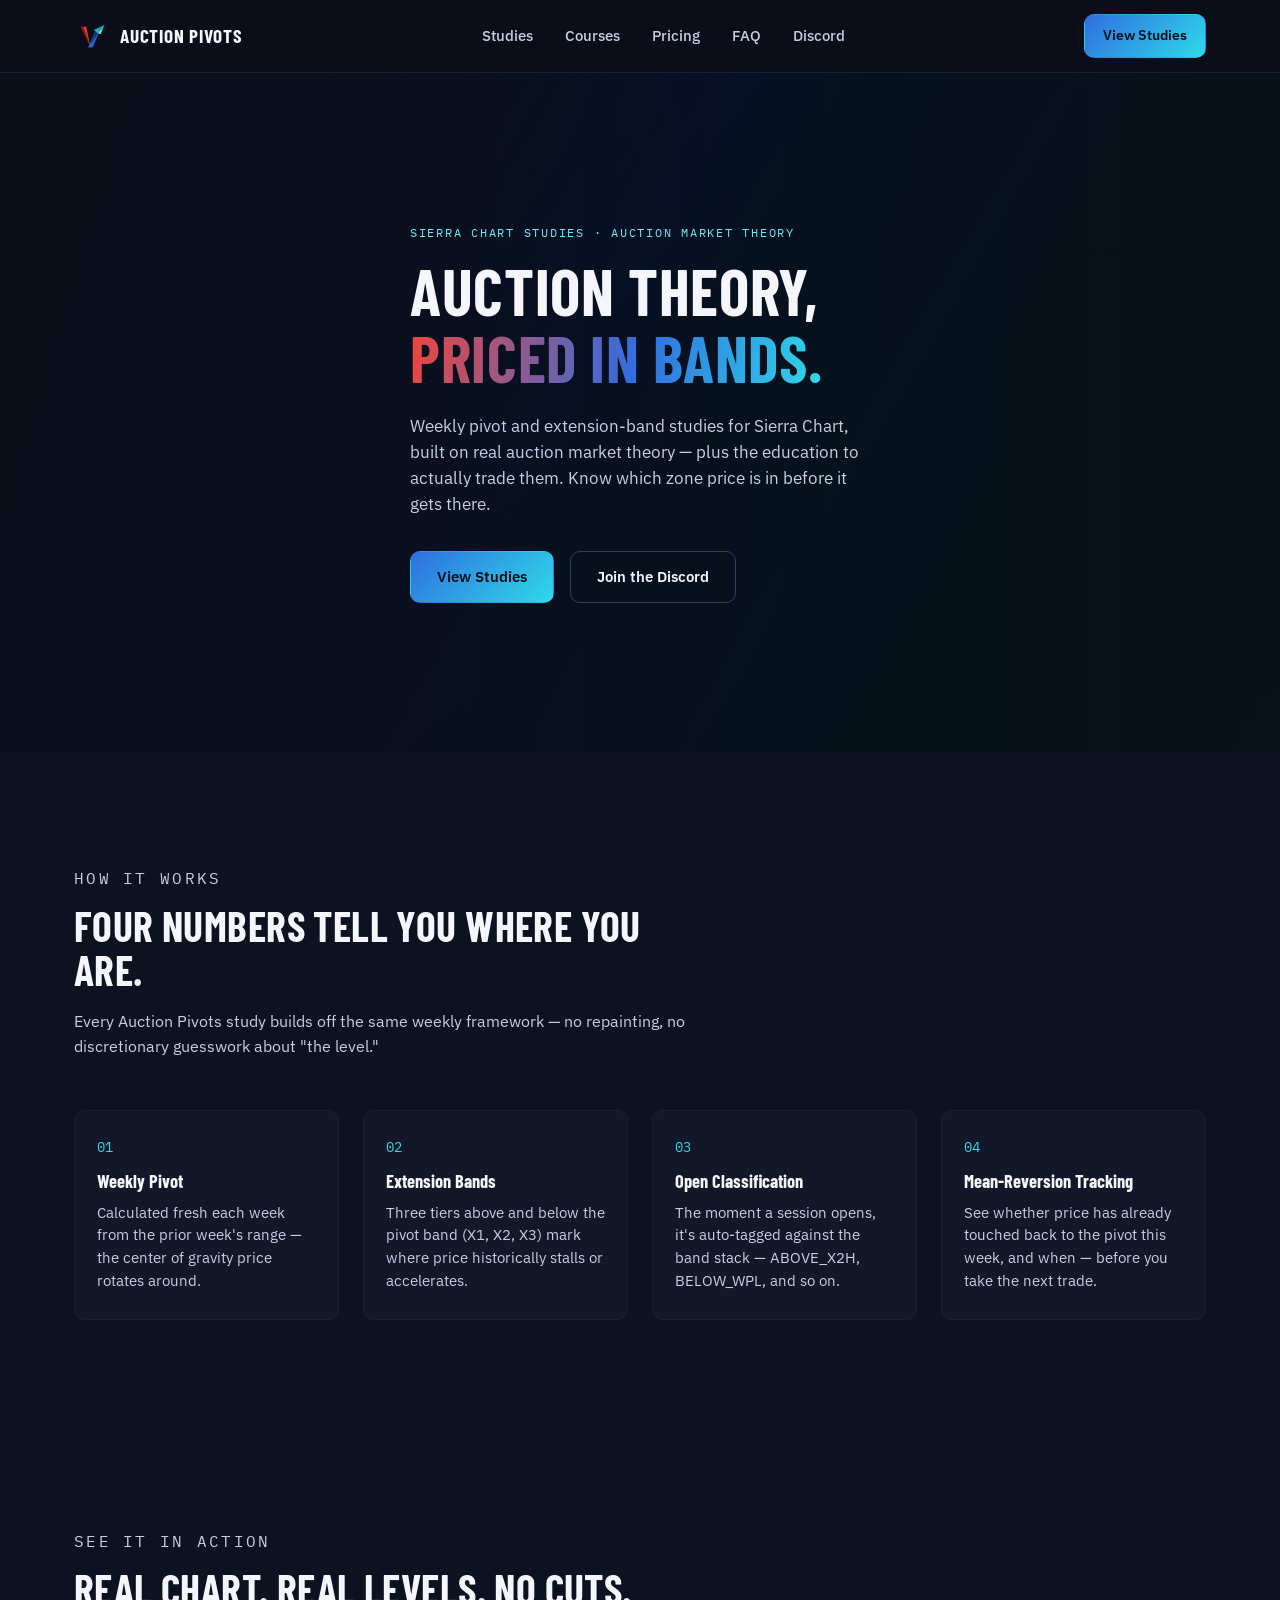
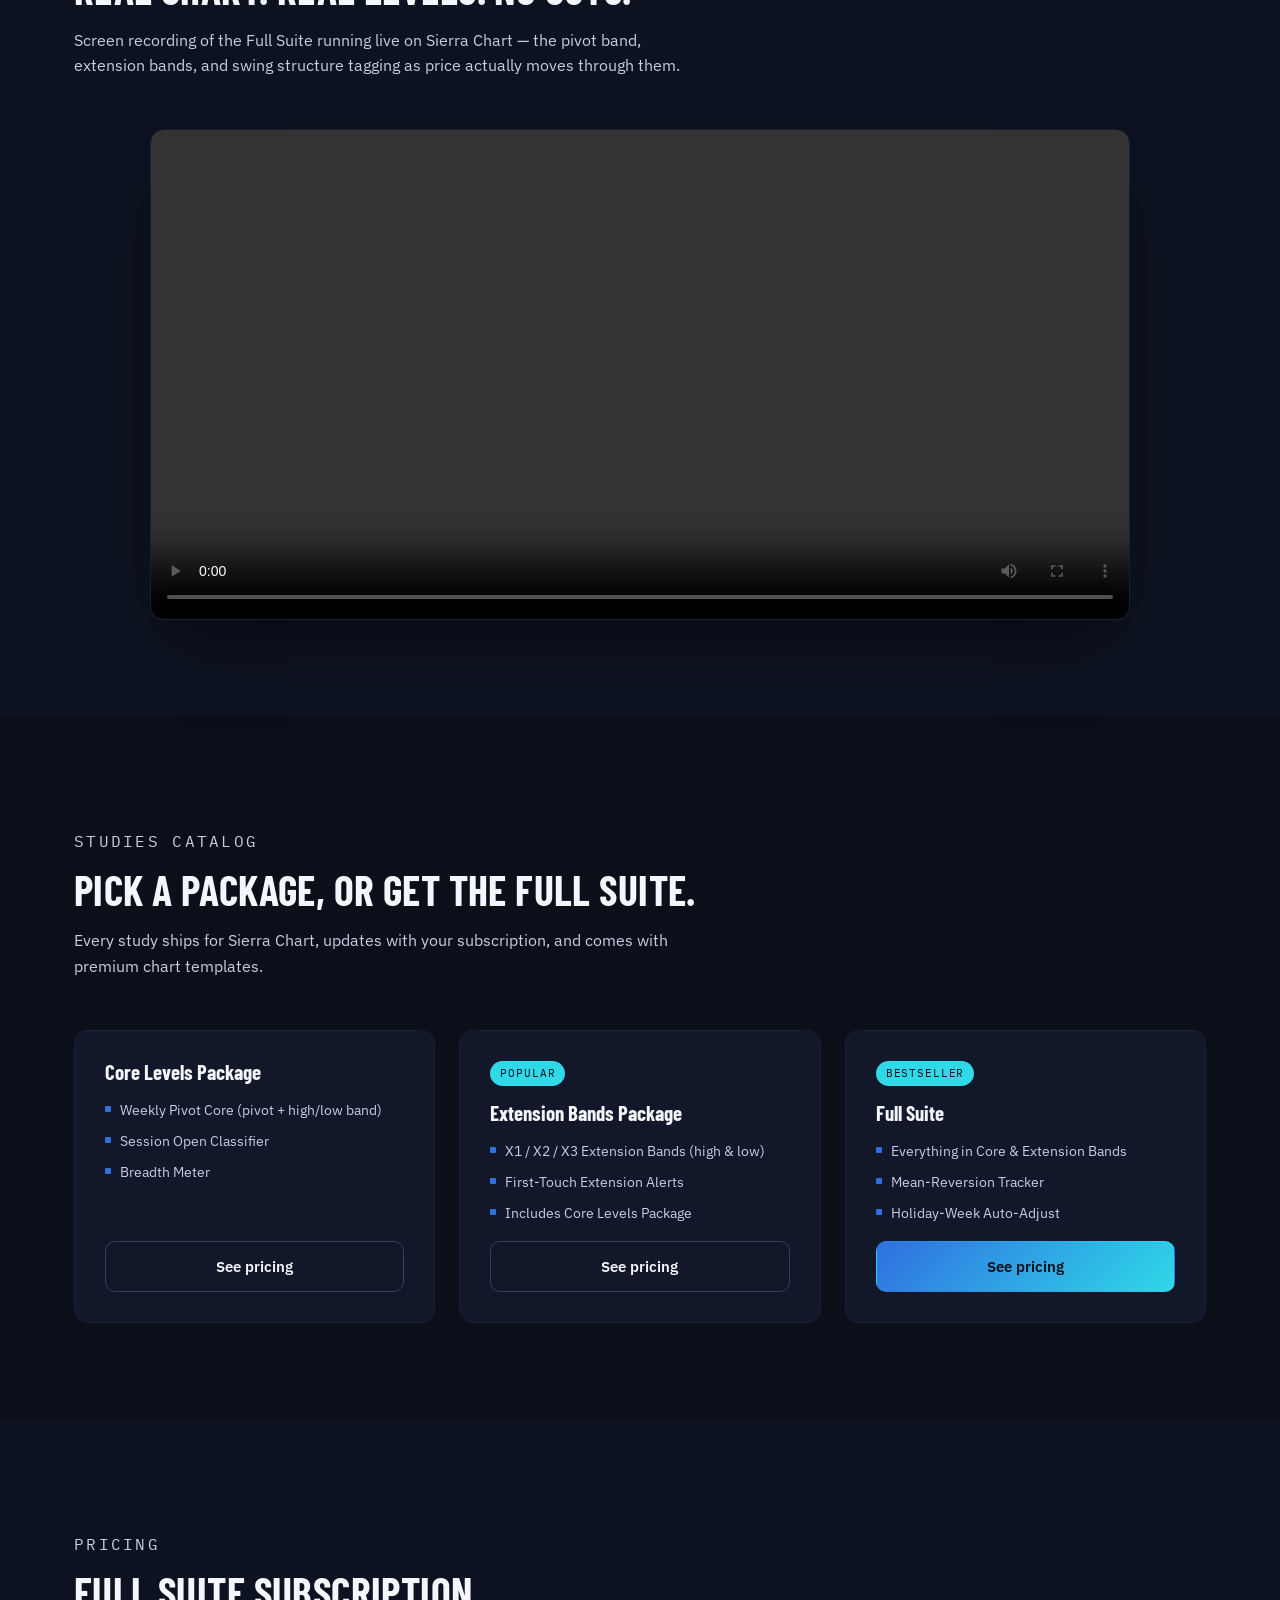
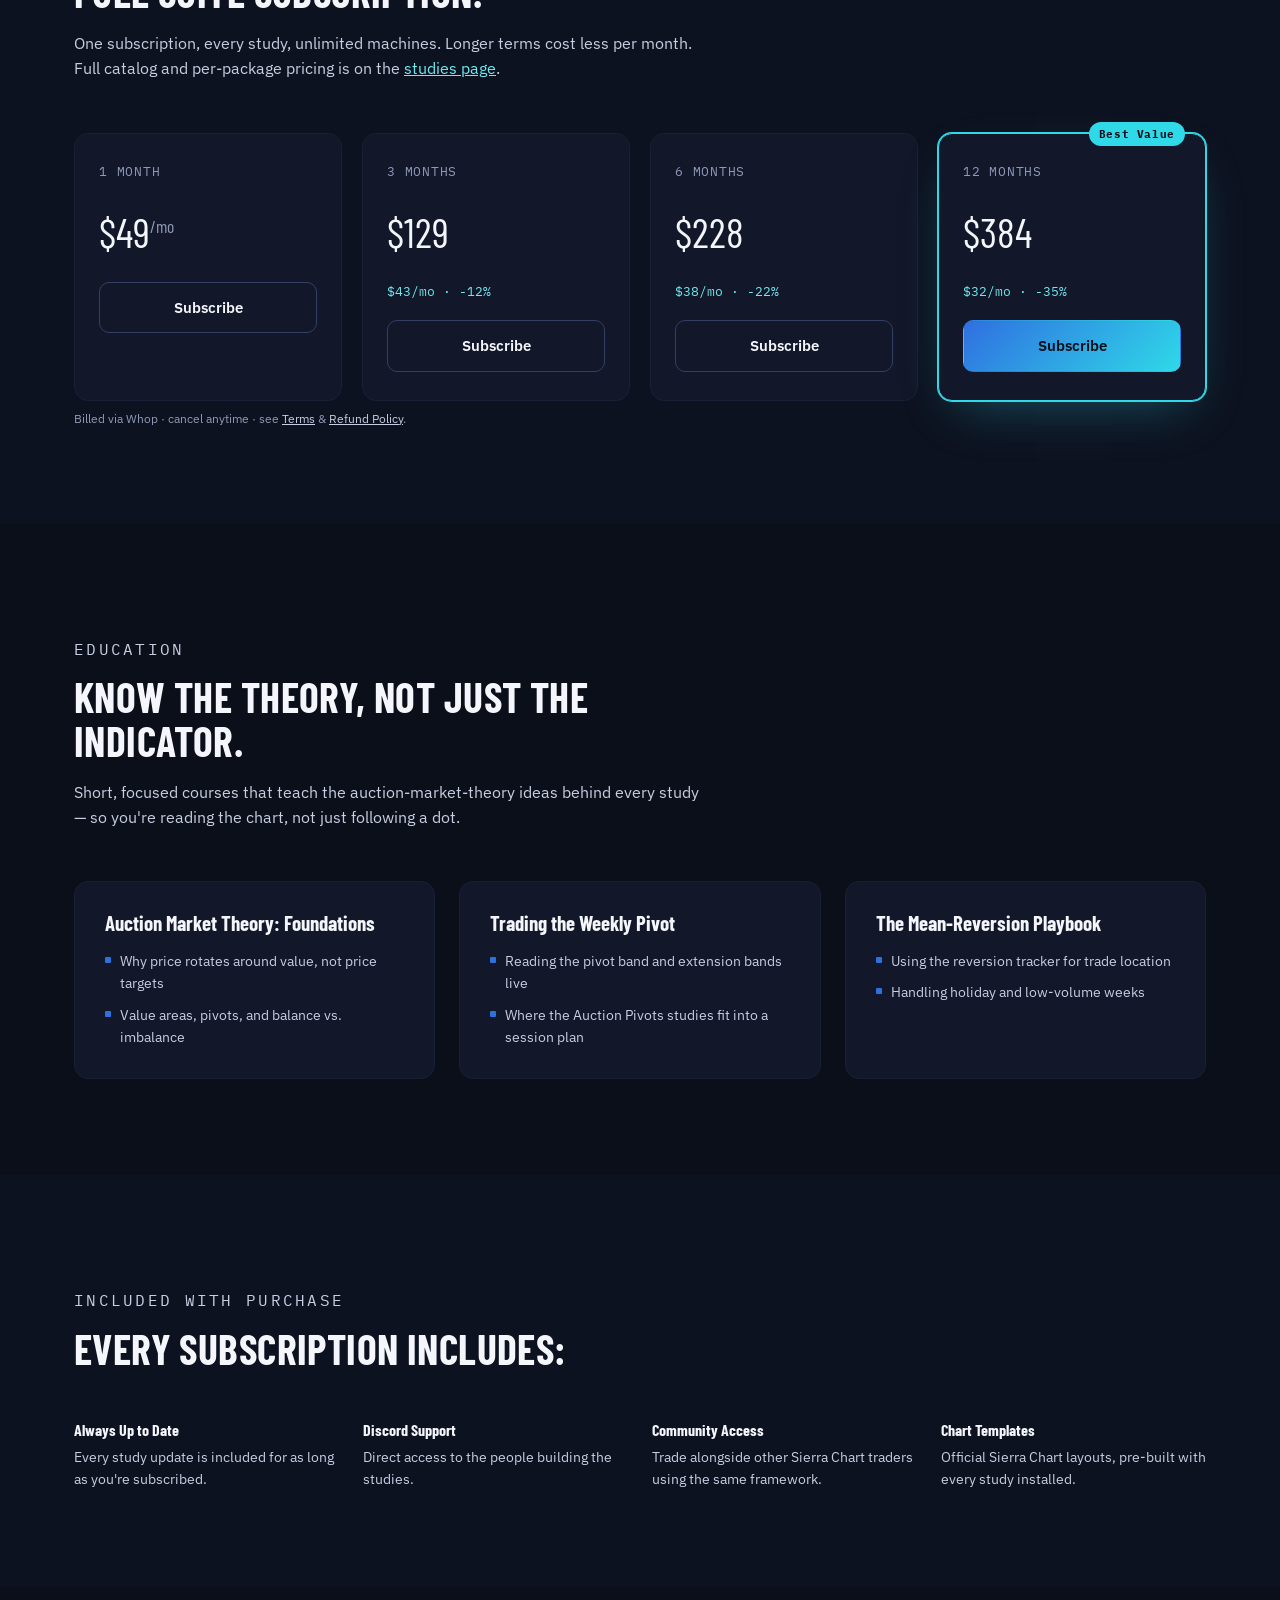
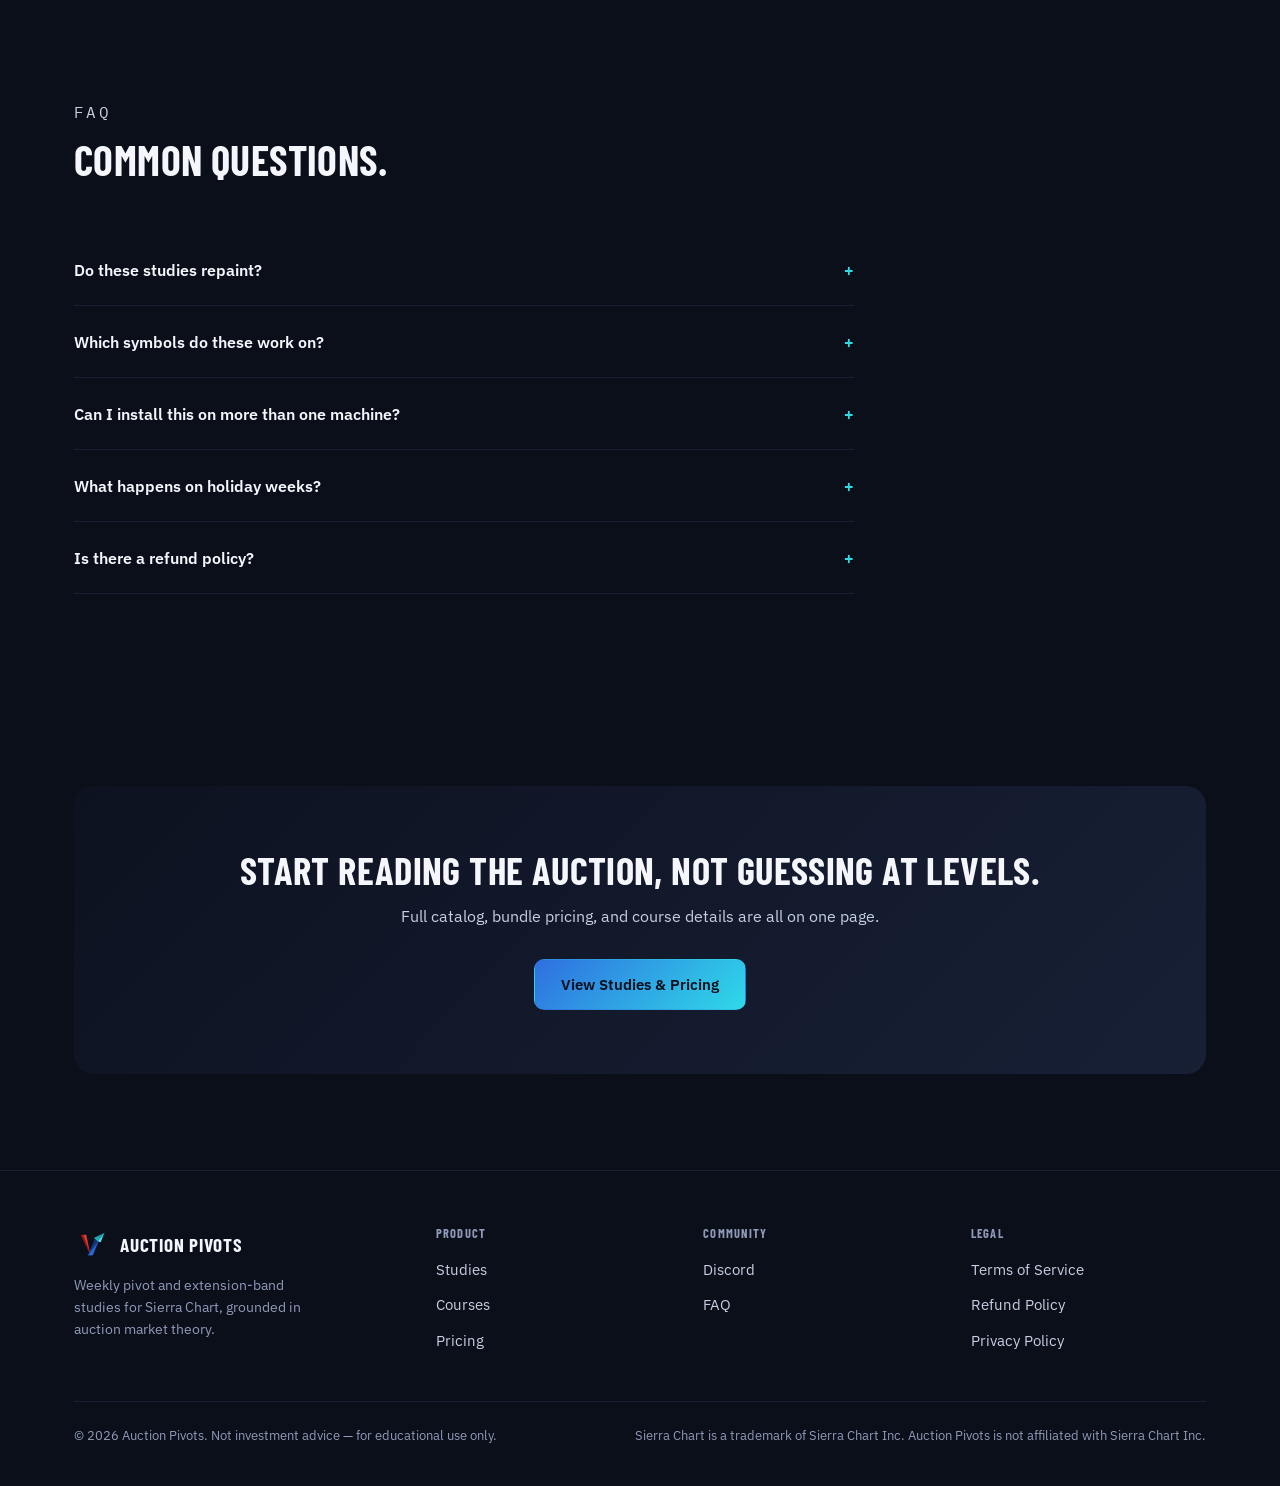
==== index.html @ 2317da23 "Initial commit: Auction Pivots marketing site" ====
<!doctype html>
<html lang="en">
<head>
<meta charset="utf-8">
<meta name="viewport" content="width=device-width, initial-scale=1">
<title>Auction Pivots — Weekly Pivot &amp; Extension-Band Studies for Sierra Chart</title>
<meta name="description" content="Auction Pivots builds weekly pivot and extension-band studies for Sierra Chart, grounded in auction market theory — plus the education to trade them.">
<link rel="icon" href="assets/logo-mark.svg" type="image/svg+xml">
<link rel="preconnect" href="https://fonts.googleapis.com">
<link rel="preconnect" href="https://fonts.gstatic.com" crossorigin>
<link href="https://fonts.googleapis.com/css2?family=Barlow+Condensed:wght@600;700&family=IBM+Plex+Sans:wght@400;500;600;700&family=IBM+Plex+Mono:wght@400;500&display=swap" rel="stylesheet">
<link rel="stylesheet" href="css/styles.css">
</head>
<body>

<header class="site-nav">
  <div class="container">
    <a href="index.html" class="brand">
      <img src="assets/logo-mark.svg" alt="">
      <span class="brand-word">Auction Pivots</span>
    </a>
    <nav>
      <ul class="nav-links">
        <li><a href="products.html">Studies</a></li>
        <li><a href="products.html#courses">Courses</a></li>
        <li><a href="products.html#pricing">Pricing</a></li>
        <li><a href="#faq">FAQ</a></li>
        <li><a href="https://discord.gg/maz4EEw6V" target="_blank" rel="noopener">Discord</a></li>
      </ul>
    </nav>
    <div class="nav-cta">
      <a href="products.html" class="btn btn-primary btn-sm">View Studies</a>
      <button class="nav-toggle" aria-label="Toggle menu" aria-expanded="false">&#9776;</button>
    </div>
  </div>
</header>

<main>

  <!-- HERO -->
  <section class="hero">
    <div class="hero-bg" aria-hidden="true">
      <video class="hero-video" autoplay muted loop playsinline>
        <source src="assets/hero-bg.mp4" type="video/mp4">
      </video>
      <div class="hero-video-tint"></div>
      <div class="hero-scrim"></div>
    </div>

    <div class="container hero-inner">
      <div class="hero-copy">
        <p class="eyebrow">Sierra Chart Studies &middot; Auction Market Theory</p>
        <h1>Auction theory,<br><span>priced in bands.</span></h1>
        <p class="hero-sub">Weekly pivot and extension-band studies for Sierra Chart, built on real auction market theory — plus the education to actually trade them. Know which zone price is in before it gets there.</p>
        <div class="hero-actions">
          <a href="products.html" class="btn btn-primary">View Studies</a>
          <a href="https://discord.gg/maz4EEw6V" target="_blank" rel="noopener" class="btn btn-ghost">Join the Discord</a>
        </div>
      </div>
    </div>
  </section>

  <!-- HOW IT WORKS -->
  <section class="alt-bg">
    <div class="container">
      <div class="section-head">
        <p class="eyebrow">How It Works</p>
        <h2>Four numbers tell you where you are.</h2>
        <p>Every Auction Pivots study builds off the same weekly framework — no repainting, no discretionary guesswork about "the level."</p>
      </div>
      <div class="steps">
        <div class="step">
          <div class="step-num">01</div>
          <h3>Weekly Pivot</h3>
          <p>Calculated fresh each week from the prior week's range — the center of gravity price rotates around.</p>
        </div>
        <div class="step">
          <div class="step-num">02</div>
          <h3>Extension Bands</h3>
          <p>Three tiers above and below the pivot band (X1, X2, X3) mark where price historically stalls or accelerates.</p>
        </div>
        <div class="step">
          <div class="step-num">03</div>
          <h3>Open Classification</h3>
          <p>The moment a session opens, it's auto-tagged against the band stack — ABOVE_X2H, BELOW_WPL, and so on.</p>
        </div>
        <div class="step">
          <div class="step-num">04</div>
          <h3>Mean-Reversion Tracking</h3>
          <p>See whether price has already touched back to the pivot this week, and when — before you take the next trade.</p>
        </div>
      </div>
    </div>
  </section>

  <!-- SEE IT IN ACTION -->
  <section class="alt-bg" id="showcase">
    <div class="container">
      <div class="section-head">
        <p class="eyebrow">See It In Action</p>
        <h2>Real chart. Real levels. No cuts.</h2>
        <p>Screen recording of the Full Suite running live on Sierra Chart — the pivot band, extension bands, and swing structure tagging as price actually moves through them.</p>
      </div>
      <div class="showcase-frame">
        <video controls preload="metadata" playsinline>
          <source src="assets/showcase.mp4" type="video/mp4">
        </video>
      </div>
    </div>
  </section>

  <!-- STUDIES PREVIEW -->
  <section id="studies">
    <div class="container">
      <div class="section-head">
        <p class="eyebrow">Studies Catalog</p>
        <h2>Pick a package, or get the full suite.</h2>
        <p>Every study ships for Sierra Chart, updates with your subscription, and comes with premium chart templates.</p>
      </div>
      <div class="card-grid">
        <div class="card">
          <h3>Core Levels Package</h3>
          <ul class="card-list">
            <li>Weekly Pivot Core (pivot + high/low band)</li>
            <li>Session Open Classifier</li>
            <li>Breadth Meter</li>
          </ul>
          <a href="products.html#pricing" class="btn btn-ghost btn-block">See pricing</a>
        </div>
        <div class="card">
          <span class="card-badge">Popular</span>
          <h3>Extension Bands Package</h3>
          <ul class="card-list">
            <li>X1 / X2 / X3 Extension Bands (high &amp; low)</li>
            <li>First-Touch Extension Alerts</li>
            <li>Includes Core Levels Package</li>
          </ul>
          <a href="products.html#pricing" class="btn btn-ghost btn-block">See pricing</a>
        </div>
        <div class="card">
          <span class="card-badge">Bestseller</span>
          <h3>Full Suite</h3>
          <ul class="card-list">
            <li>Everything in Core &amp; Extension Bands</li>
            <li>Mean-Reversion Tracker</li>
            <li>Holiday-Week Auto-Adjust</li>
          </ul>
          <a href="products.html#pricing" class="btn btn-primary btn-block">See pricing</a>
        </div>
      </div>
    </div>
  </section>

  <!-- PRICING (Full Suite teaser) -->
  <section id="pricing" class="alt-bg">
    <div class="container">
      <div class="section-head">
        <p class="eyebrow">Pricing</p>
        <h2>Full Suite subscription.</h2>
        <p>One subscription, every study, unlimited machines. Longer terms cost less per month. Full catalog and per-package pricing is on the <a href="products.html#pricing" style="color:var(--cyan-300)">studies page</a>.</p>
      </div>
      <div class="pricing-grid">
        <div class="price-card">
          <p class="price-term">1 Month</p>
          <p class="price-amount">$49<sup>/mo</sup></p>
          <a href="https://whop.com/joined/auctionpivots/products/auctionpivots-order-flow-indicator/" class="btn btn-ghost btn-block">Subscribe</a>
        </div>
        <div class="price-card">
          <p class="price-term">3 Months</p>
          <p class="price-amount">$129</p>
          <p class="price-discount">$43/mo &middot; -12%</p>
          <a href="https://whop.com/joined/auctionpivots/products/auctionpivots-order-flow-indicator/" class="btn btn-ghost btn-block">Subscribe</a>
        </div>
        <div class="price-card">
          <p class="price-term">6 Months</p>
          <p class="price-amount">$228</p>
          <p class="price-discount">$38/mo &middot; -22%</p>
          <a href="https://whop.com/joined/auctionpivots/products/auctionpivots-order-flow-indicator/" class="btn btn-ghost btn-block">Subscribe</a>
        </div>
        <div class="price-card is-best">
          <span class="price-tag">Best Value</span>
          <p class="price-term">12 Months</p>
          <p class="price-amount">$384</p>
          <p class="price-discount">$32/mo &middot; -35%</p>
          <a href="https://whop.com/joined/auctionpivots/products/auctionpivots-order-flow-indicator/" class="btn btn-primary btn-block">Subscribe</a>
        </div>
      </div>
      <p class="stripe-note">Billed via Whop &middot; cancel anytime &middot; see <a href="terms.html" style="color:var(--paper-300)">Terms</a> &amp; <a href="refund.html" style="color:var(--paper-300)">Refund Policy</a>.</p>
    </div>
  </section>

  <!-- COURSES -->
  <section id="courses">
    <div class="container">
      <div class="section-head">
        <p class="eyebrow">Education</p>
        <h2>Know the theory, not just the indicator.</h2>
        <p>Short, focused courses that teach the auction-market-theory ideas behind every study — so you're reading the chart, not just following a dot.</p>
      </div>
      <div class="card-grid">
        <div class="card">
          <h3>Auction Market Theory: Foundations</h3>
          <ul class="card-list">
            <li>Why price rotates around value, not price targets</li>
            <li>Value areas, pivots, and balance vs. imbalance</li>
          </ul>
        </div>
        <div class="card">
          <h3>Trading the Weekly Pivot</h3>
          <ul class="card-list">
            <li>Reading the pivot band and extension bands live</li>
            <li>Where the Auction Pivots studies fit into a session plan</li>
          </ul>
        </div>
        <div class="card">
          <h3>The Mean-Reversion Playbook</h3>
          <ul class="card-list">
            <li>Using the reversion tracker for trade location</li>
            <li>Handling holiday and low-volume weeks</li>
          </ul>
        </div>
      </div>
    </div>
  </section>

  <!-- INCLUDED -->
  <section class="alt-bg">
    <div class="container">
      <div class="section-head">
        <p class="eyebrow">Included With Purchase</p>
        <h2>Every subscription includes:</h2>
      </div>
      <div class="included">
        <div class="included-item">
          <h4>Always Up to Date</h4>
          <p>Every study update is included for as long as you're subscribed.</p>
        </div>
        <div class="included-item">
          <h4>Discord Support</h4>
          <p>Direct access to the people building the studies.</p>
        </div>
        <div class="included-item">
          <h4>Community Access</h4>
          <p>Trade alongside other Sierra Chart traders using the same framework.</p>
        </div>
        <div class="included-item">
          <h4>Chart Templates</h4>
          <p>Official Sierra Chart layouts, pre-built with every study installed.</p>
        </div>
      </div>
    </div>
  </section>

  <!-- FAQ -->
  <section id="faq">
    <div class="container">
      <div class="section-head">
        <p class="eyebrow">FAQ</p>
        <h2>Common questions.</h2>
      </div>
      <div class="faq">
        <div class="faq-item" data-open="false">
          <button class="faq-q" aria-expanded="false">Do these studies repaint? <span class="icon">+</span></button>
          <div class="faq-a"><div class="faq-a-inner">No. Weekly levels are locked in once the week's range is set, and session-open classification is tagged at the open and doesn't move afterward.</div></div>
        </div>
        <div class="faq-item" data-open="false">
          <button class="faq-q" aria-expanded="false">Which symbols do these work on? <span class="icon">+</span></button>
          <div class="faq-a"><div class="faq-a-inner">Built and tested on index futures (NQ, ES) and their ETF equivalents (QQQ, SPY). Any symbol with regular weekly sessions works.</div></div>
        </div>
        <div class="faq-item" data-open="false">
          <button class="faq-q" aria-expanded="false">Can I install this on more than one machine? <span class="icon">+</span></button>
          <div class="faq-a"><div class="faq-a-inner">Yes — one subscription covers your studies across multiple machines running Sierra Chart.</div></div>
        </div>
        <div class="faq-item" data-open="false">
          <button class="faq-q" aria-expanded="false">What happens on holiday weeks? <span class="icon">+</span></button>
          <div class="faq-a"><div class="faq-a-inner">The Full Suite auto-detects short/holiday weeks and adjusts the pivot calculation so a shortened week doesn't distort the bands.</div></div>
        </div>
        <div class="faq-item" data-open="false">
          <button class="faq-q" aria-expanded="false">Is there a refund policy? <span class="icon">+</span></button>
          <div class="faq-a"><div class="faq-a-inner">Yes — see the Terms &amp; Refund Policy linked at checkout before you subscribe.</div></div>
        </div>
      </div>
    </div>
  </section>

  <!-- CTA -->
  <section>
    <div class="container">
      <div class="cta-band">
        <h2>Start reading the auction, not guessing at levels.</h2>
        <p>Full catalog, bundle pricing, and course details are all on one page.</p>
        <div class="hero-actions">
          <a href="products.html" class="btn btn-primary">View Studies &amp; Pricing</a>
        </div>
      </div>
    </div>
  </section>

</main>

<footer class="site-footer">
  <div class="container">
    <div class="footer-grid">
      <div class="footer-brand">
        <a href="index.html" class="brand">
          <img src="assets/logo-mark.svg" alt="">
          <span class="brand-word">Auction Pivots</span>
        </a>
        <p>Weekly pivot and extension-band studies for Sierra Chart, grounded in auction market theory.</p>
      </div>
      <div class="footer-col">
        <h4>Product</h4>
        <ul>
          <li><a href="products.html">Studies</a></li>
          <li><a href="products.html#courses">Courses</a></li>
          <li><a href="products.html#pricing">Pricing</a></li>
        </ul>
      </div>
      <div class="footer-col">
        <h4>Community</h4>
        <ul>
          <li><a href="https://discord.gg/maz4EEw6V" target="_blank" rel="noopener">Discord</a></li>
          <li><a href="#faq">FAQ</a></li>
        </ul>
      </div>
      <div class="footer-col">
        <h4>Legal</h4>
        <ul>
          <li><a href="terms.html">Terms of Service</a></li>
          <li><a href="refund.html">Refund Policy</a></li>
          <li><a href="privacy.html">Privacy Policy</a></li>
        </ul>
      </div>
    </div>
    <div class="footer-bottom">
      <span>&copy; 2026 Auction Pivots. Not investment advice — for educational use only.</span>
      <span>Sierra Chart is a trademark of Sierra Chart Inc. Auction Pivots is not affiliated with Sierra Chart Inc.</span>
    </div>
  </div>
</footer>

<script src="js/main.js"></script>
</body>
</html>
---- css/styles.css ----
/* ============================================================
   Auction Pivots — design tokens
   ============================================================ */
:root {
  --navy-950: #0b0f1a;
  --navy-900: #0d1220;
  --navy-850: #121729;
  --navy-800: #182036;
  --navy-700: #232c47;
  --navy-600: #333f63;

  --red-500: #e8261f;
  --red-400: #f0453c;
  --red-700: #8f1613;

  --blue-600: #1f5fd1;
  --blue-500: #2f6fe0;
  --blue-800: #14264f;

  --cyan-400: #2fd9e8;
  --cyan-300: #6fe9ef;

  --green-400: #35d68c;

  --paper-100: #f4f6fb;
  --paper-300: #c7cee2;
  --paper-500: #8f9ab8;

  --font-display: "Barlow Condensed", "Arial Narrow", sans-serif;
  --font-body: "IBM Plex Sans", system-ui, -apple-system, sans-serif;
  --font-mono: "IBM Plex Mono", ui-monospace, "SFMono-Regular", monospace;

  --container: 1180px;
  --radius: 10px;

  --ease: cubic-bezier(0.22, 1, 0.36, 1);
}

*, *::before, *::after { box-sizing: border-box; }
html { scroll-behavior: smooth; }
@media (prefers-reduced-motion: reduce) {
  html { scroll-behavior: auto; }
  *, *::before, *::after {
    animation-duration: 0.01ms !important;
    animation-iteration-count: 1 !important;
    transition-duration: 0.01ms !important;
    scroll-behavior: auto !important;
  }
}

body {
  margin: 0;
  background: var(--navy-950);
  color: var(--paper-100);
  font-family: var(--font-body);
  font-size: 16px;
  line-height: 1.55;
  -webkit-font-smoothing: antialiased;
}

img { max-width: 100%; display: block; }
a { color: inherit; }

h1, h2, h3, h4 {
  font-family: var(--font-display);
  font-weight: 700;
  text-transform: uppercase;
  letter-spacing: 0.01em;
  line-height: 1.05;
  margin: 0;
}

p { margin: 0; }

.container {
  max-width: var(--container);
  margin-inline: auto;
  padding-inline: 24px;
}

.eyebrow {
  font-family: var(--font-mono);
  font-size: 0.78rem;
  letter-spacing: 0.14em;
  text-transform: uppercase;
  color: var(--cyan-300);
  margin-bottom: 14px;
}

:focus-visible {
  outline: 2px solid var(--cyan-400);
  outline-offset: 3px;
  border-radius: 4px;
}

/* Buttons */
.btn {
  display: inline-flex;
  align-items: center;
  justify-content: center;
  gap: 8px;
  font-family: var(--font-body);
  font-weight: 600;
  font-size: 0.95rem;
  padding: 13px 26px;
  border-radius: var(--radius);
  text-decoration: none;
  border: 1px solid transparent;
  cursor: pointer;
  transition: transform 0.2s var(--ease), background 0.2s var(--ease), border-color 0.2s var(--ease);
}
.btn:hover { transform: translateY(-2px); }
.btn-primary {
  background: linear-gradient(135deg, var(--blue-500), var(--cyan-400));
  color: var(--navy-950);
}
.btn-primary:hover { filter: brightness(1.08); }
.btn-ghost {
  background: transparent;
  border-color: var(--navy-600);
  color: var(--paper-100);
}
.btn-ghost:hover { border-color: var(--cyan-400); }
.btn-block { width: 100%; }
.btn-sm { padding: 10px 18px; font-size: 0.85rem; }

/* ============================================================
   Nav
   ============================================================ */
.site-nav {
  position: sticky;
  top: 0;
  z-index: 50;
  background: rgba(11, 15, 26, 0.82);
  backdrop-filter: blur(10px);
  border-bottom: 1px solid var(--navy-800);
}
.site-nav .container {
  display: flex;
  align-items: center;
  justify-content: space-between;
  height: 72px;
}
.brand {
  display: flex;
  align-items: center;
  gap: 12px;
  text-decoration: none;
}
.brand img { width: 34px; height: 34px; }
.brand-word {
  font-family: var(--font-display);
  font-weight: 700;
  letter-spacing: 0.04em;
  font-size: 1.2rem;
  text-transform: uppercase;
  color: var(--paper-100);
}
.nav-links {
  display: flex;
  align-items: center;
  gap: 32px;
  list-style: none;
  margin: 0;
  padding: 0;
  font-size: 0.92rem;
  font-weight: 500;
}
.nav-links a {
  text-decoration: none;
  color: var(--paper-300);
  transition: color 0.15s;
}
.nav-links a:hover { color: var(--paper-100); }
.nav-cta { display: flex; align-items: center; gap: 14px; }
.nav-toggle {
  display: none;
  background: none;
  border: 1px solid var(--navy-600);
  border-radius: 8px;
  color: var(--paper-100);
  width: 42px;
  height: 42px;
  font-size: 1.2rem;
}

@media (max-width: 860px) {
  .nav-links { display: none; }
  .nav-toggle { display: inline-flex; align-items: center; justify-content: center; }
  .site-nav.is-open .nav-links {
    display: flex;
    flex-direction: column;
    align-items: flex-start;
    gap: 18px;
    position: absolute;
    top: 72px;
    left: 0;
    right: 0;
    background: var(--navy-900);
    padding: 24px;
    border-bottom: 1px solid var(--navy-800);
  }
}

/* ============================================================
   Hero + pivot-ladder animation
   ============================================================ */
.hero {
  position: relative;
  overflow: hidden;
  min-height: 680px;
  display: flex;
  align-items: center;
  padding: 120px 0;
}

.hero-bg {
  position: absolute;
  inset: 0;
  z-index: 0;
  background: var(--navy-950);
}
.hero-video {
  position: absolute;
  inset: 0;
  width: 100%;
  height: 100%;
  object-fit: cover;
  filter: grayscale(1) contrast(1.15) brightness(0.5);
}
.hero-video-tint {
  position: absolute;
  inset: 0;
  background: linear-gradient(120deg, var(--navy-950) 0%, var(--blue-800) 45%, var(--cyan-400) 100%);
  mix-blend-mode: color;
  opacity: 0.9;
}
.hero-scrim {
  position: absolute;
  inset: 0;
  background: linear-gradient(90deg,
    rgba(11,15,26,0.94) 0%,
    rgba(11,15,26,0.80) 32%,
    rgba(11,15,26,0.42) 62%,
    rgba(11,15,26,0.6) 100%);
}

.hero-inner { position: relative; z-index: 1; }
.hero-copy { max-width: 640px; }

.hero h1 {
  font-size: clamp(2.6rem, 5vw, 4.2rem);
  color: var(--paper-100);
}
.hero h1 span {
  background: linear-gradient(100deg, var(--red-400), var(--blue-500) 55%, var(--cyan-400));
  -webkit-background-clip: text;
  background-clip: text;
  color: transparent;
}
.hero-sub {
  margin-top: 22px;
  max-width: 46ch;
  color: var(--paper-300);
  font-size: 1.05rem;
}
.hero-actions {
  margin-top: 34px;
  display: flex;
  gap: 16px;
  flex-wrap: wrap;
}

@media (max-width: 980px) {
  .hero { min-height: 560px; padding: 100px 0; }
}
@media (max-width: 620px) {
  .hero { min-height: 480px; padding: 80px 0; }
  .hero-scrim {
    background: linear-gradient(180deg, rgba(11,15,26,0.55) 0%, rgba(11,15,26,0.94) 70%);
  }
}

/* ============================================================
   Sections
   ============================================================ */
section { padding: 96px 0; }
.section-head {
  max-width: 640px;
  margin-bottom: 52px;
}
.section-head h2 { font-size: clamp(1.9rem, 3.4vw, 2.6rem); }
.section-head p {
  margin-top: 16px;
  color: var(--paper-300);
  font-size: 1.02rem;
}
.alt-bg { background: var(--navy-900); }

/* How it works */
.steps {
  display: grid;
  grid-template-columns: repeat(4, 1fr);
  gap: 24px;
}
.step {
  background: var(--navy-850);
  border: 1px solid var(--navy-800);
  border-radius: var(--radius);
  padding: 26px 22px;
}
.step-num {
  font-family: var(--font-mono);
  color: var(--cyan-400);
  font-size: 0.85rem;
  margin-bottom: 14px;
}
.step h3 {
  font-size: 1.15rem;
  text-transform: none;
  letter-spacing: 0;
}
.step p {
  margin-top: 10px;
  color: var(--paper-300);
  font-size: 0.92rem;
}
@media (max-width: 980px) { .steps { grid-template-columns: 1fr 1fr; } }
@media (max-width: 620px) { .steps { grid-template-columns: 1fr; } }

/* Showcase video */
.showcase-frame {
  max-width: 980px;
  margin-inline: auto;
  border-radius: 14px;
  overflow: hidden;
  border: 1px solid var(--navy-800);
  background: var(--navy-950);
  box-shadow: 0 30px 70px -30px rgba(0, 0, 0, 0.6);
}
.showcase-frame video {
  display: block;
  width: 100%;
  height: auto;
}

/* Cards grid (studies / packages) */
.card-grid {
  display: grid;
  grid-template-columns: repeat(3, 1fr);
  gap: 24px;
}
.card {
  background: var(--navy-850);
  border: 1px solid var(--navy-800);
  border-radius: 14px;
  padding: 30px;
  display: flex;
  flex-direction: column;
  gap: 16px;
}
.card-badge {
  align-self: flex-start;
  font-family: var(--font-mono);
  font-size: 0.68rem;
  letter-spacing: 0.08em;
  text-transform: uppercase;
  color: var(--navy-950);
  background: var(--cyan-400);
  padding: 4px 10px;
  border-radius: 100px;
}
.card h3 {
  font-size: 1.3rem;
  text-transform: none;
  letter-spacing: 0;
}
.card-list {
  list-style: none;
  margin: 0;
  padding: 0;
  display: flex;
  flex-direction: column;
  gap: 9px;
  font-size: 0.9rem;
  color: var(--paper-300);
  flex: 1;
}
.card-list li { display: flex; gap: 9px; }
.card-list li::before {
  content: "";
  width: 6px; height: 6px;
  margin-top: 7px;
  border-radius: 1px;
  background: var(--blue-500);
  flex-shrink: 0;
}
@media (max-width: 980px) { .card-grid { grid-template-columns: 1fr 1fr; } }
@media (max-width: 620px) { .card-grid { grid-template-columns: 1fr; } }

/* Pricing */
.pricing-grid {
  display: grid;
  grid-template-columns: repeat(4, 1fr);
  gap: 20px;
}
.price-card {
  position: relative;
  background: var(--navy-850);
  border: 1px solid var(--navy-800);
  border-radius: 14px;
  padding: 28px 24px;
  display: flex;
  flex-direction: column;
  gap: 18px;
}
.price-card.is-best {
  border-color: var(--cyan-400);
  box-shadow: 0 0 0 1px var(--cyan-400), 0 20px 50px -20px rgba(47, 217, 232, 0.35);
}
.price-tag {
  position: absolute;
  top: -12px; right: 20px;
  background: var(--cyan-400);
  color: var(--navy-950);
  font-family: var(--font-mono);
  font-size: 0.66rem;
  letter-spacing: 0.06em;
  padding: 4px 10px;
  border-radius: 100px;
  font-weight: 700;
}
.price-term {
  font-family: var(--font-mono);
  color: var(--paper-500);
  font-size: 0.8rem;
  letter-spacing: 0.06em;
  text-transform: uppercase;
}
.price-amount {
  font-family: var(--font-display);
  font-size: 2.6rem;
  color: var(--paper-100);
}
.price-amount sup { font-size: 1.1rem; color: var(--paper-500); font-weight: 400; }
.price-discount { color: var(--cyan-300); font-size: 0.82rem; font-family: var(--font-mono); }
@media (max-width: 980px) { .pricing-grid { grid-template-columns: 1fr 1fr; } }
@media (max-width: 560px) { .pricing-grid { grid-template-columns: 1fr; } }

/* Included strip */
.included {
  display: grid;
  grid-template-columns: repeat(4, 1fr);
  gap: 24px;
}
.included-item { text-align: left; }
.included-item h4 {
  font-size: 1rem;
  text-transform: none;
  letter-spacing: 0;
  color: var(--paper-100);
}
.included-item p {
  margin-top: 8px;
  font-size: 0.88rem;
  color: var(--paper-300);
}
@media (max-width: 860px) { .included { grid-template-columns: 1fr 1fr; } }
@media (max-width: 520px) { .included { grid-template-columns: 1fr; } }

/* FAQ */
.faq { max-width: 780px; }
.faq-item {
  border-bottom: 1px solid var(--navy-800);
}
.faq-q {
  width: 100%;
  text-align: left;
  background: none;
  border: none;
  color: var(--paper-100);
  font-family: var(--font-body);
  font-size: 1.02rem;
  font-weight: 600;
  padding: 22px 0;
  display: flex;
  justify-content: space-between;
  align-items: center;
  gap: 16px;
  cursor: pointer;
}
.faq-q .icon { transition: transform 0.2s var(--ease); color: var(--cyan-400); font-family: var(--font-mono); }
.faq-item[data-open="true"] .icon { transform: rotate(45deg); }
.faq-a {
  max-height: 0;
  overflow: hidden;
  color: var(--paper-300);
  font-size: 0.95rem;
  transition: max-height 0.25s var(--ease);
}
.faq-a-inner { padding-bottom: 22px; }

/* CTA band */
.cta-band {
  text-align: center;
  background: linear-gradient(135deg, var(--navy-900), var(--navy-800));
  border-radius: 20px;
  padding: 64px 32px;
}
.cta-band h2 { font-size: clamp(1.8rem, 3.6vw, 2.4rem); }
.cta-band p { margin-top: 14px; color: var(--paper-300); }
.cta-band .hero-actions { justify-content: center; margin-top: 30px; }

/* Footer */
.site-footer {
  border-top: 1px solid var(--navy-800);
  padding: 56px 0 40px;
}
.footer-grid {
  display: grid;
  grid-template-columns: 1.4fr 1fr 1fr 1fr;
  gap: 32px;
}
.footer-brand .brand { margin-bottom: 14px; }
.footer-brand p { color: var(--paper-500); font-size: 0.88rem; max-width: 32ch; }
.footer-col h4 {
  font-size: 0.78rem;
  letter-spacing: 0.1em;
  color: var(--paper-500);
  margin-bottom: 16px;
}
.footer-col ul { list-style: none; margin: 0; padding: 0; display: flex; flex-direction: column; gap: 11px; }
.footer-col a { text-decoration: none; color: var(--paper-300); font-size: 0.92rem; }
.footer-col a:hover { color: var(--cyan-300); }
.footer-bottom {
  margin-top: 48px;
  padding-top: 24px;
  border-top: 1px solid var(--navy-800);
  color: var(--paper-500);
  font-size: 0.82rem;
  display: flex;
  justify-content: space-between;
  flex-wrap: wrap;
  gap: 12px;
}
@media (max-width: 780px) {
  .footer-grid { grid-template-columns: 1fr 1fr; }
}
@media (max-width: 480px) {
  .footer-grid { grid-template-columns: 1fr; }
}

/* Page header (products page) */
.page-header { padding: 64px 0 40px; text-align: center; }
.page-header h1 { font-size: clamp(2.2rem, 4.6vw, 3.4rem); }
.page-header p { margin-top: 16px; color: var(--paper-300); max-width: 56ch; margin-inline: auto; }

.tier-tabs {
  display: flex;
  justify-content: center;
  gap: 10px;
  margin: 36px 0 8px;
  flex-wrap: wrap;
}
.tier-tab {
  font-family: var(--font-mono);
  font-size: 0.82rem;
  letter-spacing: 0.04em;
  padding: 9px 18px;
  border-radius: 100px;
  border: 1px solid var(--navy-700);
  background: transparent;
  color: var(--paper-300);
  cursor: pointer;
}
.tier-tab[aria-selected="true"] {
  background: var(--cyan-400);
  border-color: var(--cyan-400);
  color: var(--navy-950);
}

.bundle-card {
  background: var(--navy-850);
  border: 1px solid var(--navy-800);
  border-radius: 14px;
  padding: 32px;
  margin-bottom: 24px;
  display: grid;
  grid-template-columns: 1.4fr 1fr;
  gap: 28px;
}
.bundle-card h3 { font-size: 1.4rem; text-transform: none; letter-spacing: 0; }
.bundle-card .card-list { margin-top: 16px; }
.bundle-price { display: flex; flex-direction: column; justify-content: center; align-items: flex-start; gap: 10px; }
@media (max-width: 780px) { .bundle-card { grid-template-columns: 1fr; } }

.study-table {
  width: 100%;
  border-collapse: collapse;
  font-size: 0.92rem;
}
.study-table th, .study-table td {
  text-align: left;
  padding: 16px 14px;
  border-bottom: 1px solid var(--navy-800);
}
.study-table th {
  font-family: var(--font-mono);
  font-size: 0.72rem;
  letter-spacing: 0.06em;
  text-transform: uppercase;
  color: var(--paper-500);
  font-weight: 500;
}
.study-table td:first-child { color: var(--paper-100); font-weight: 600; }
.study-table .mono { font-family: var(--font-mono); color: var(--cyan-300); font-size: 0.85rem; }
.table-wrap { overflow-x: auto; }

.stripe-note {
  margin-top: 8px;
  font-size: 0.78rem;
  color: var(--paper-500);
}
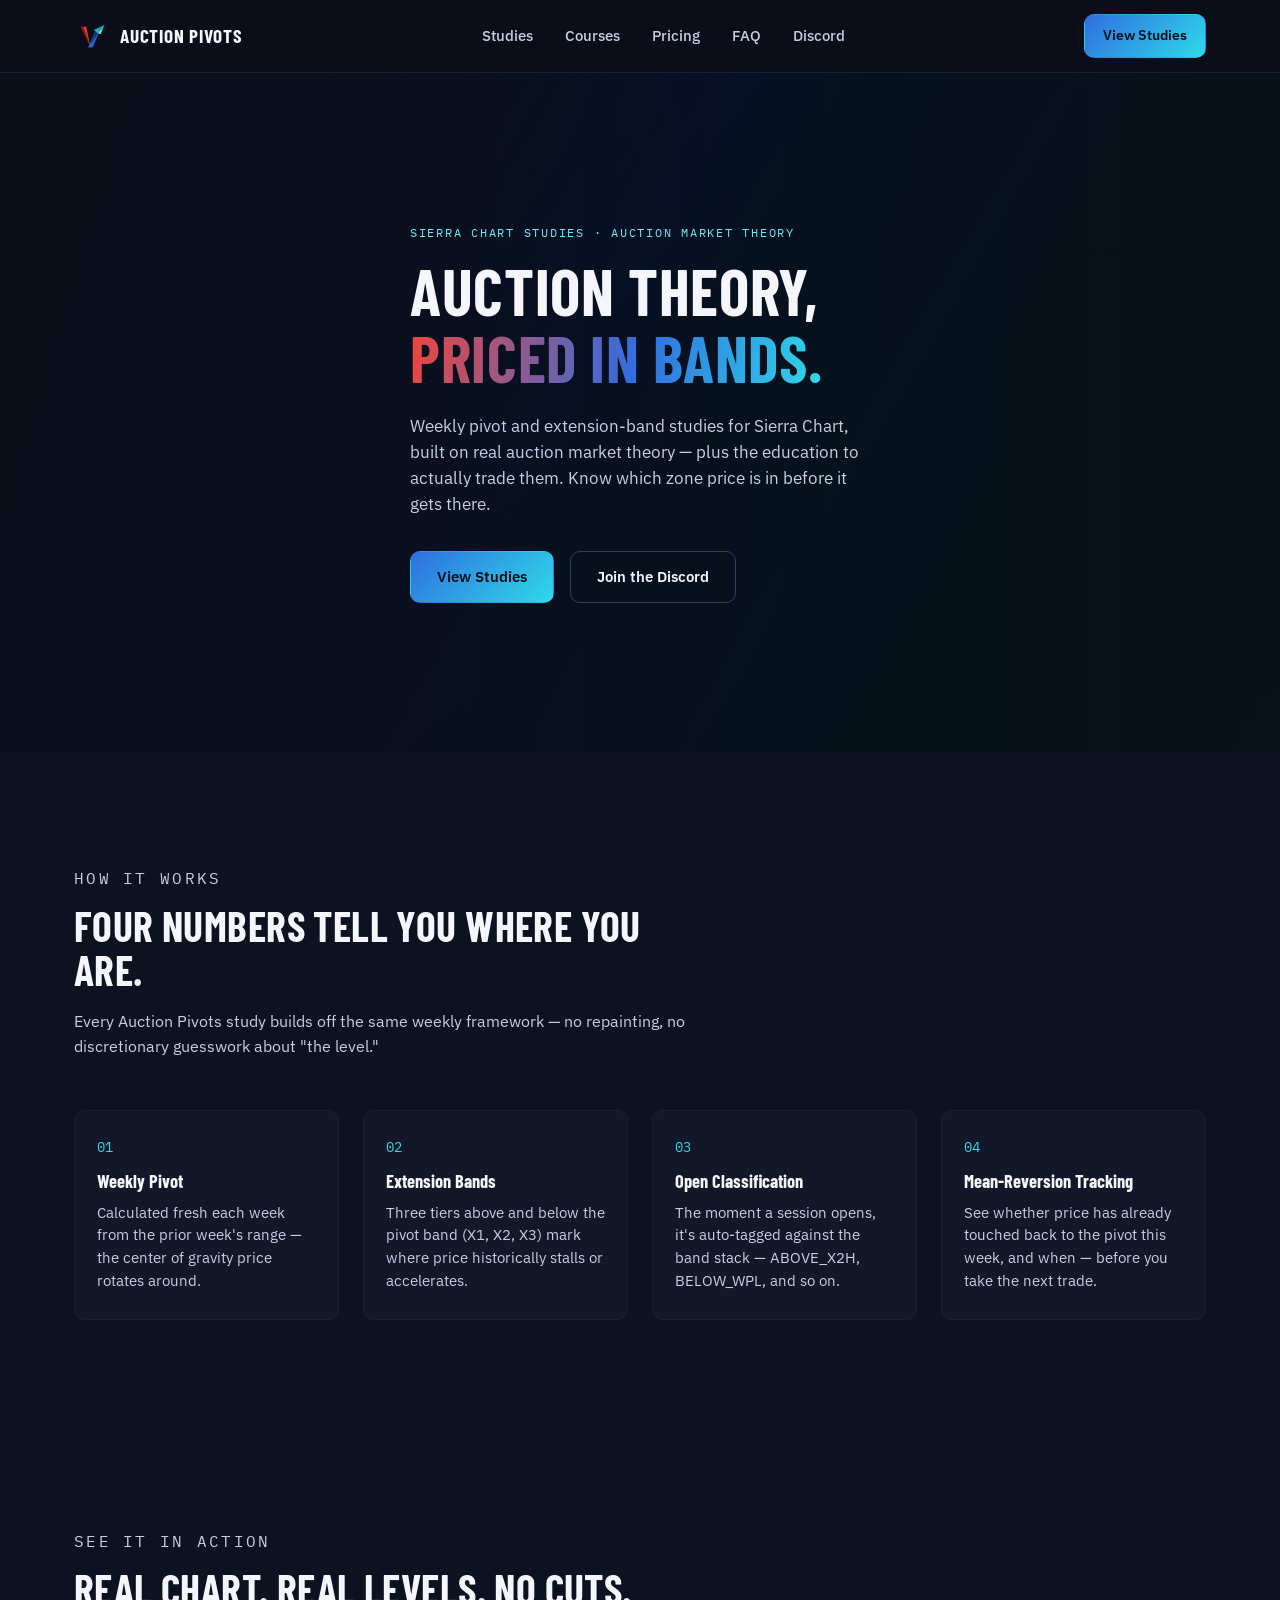
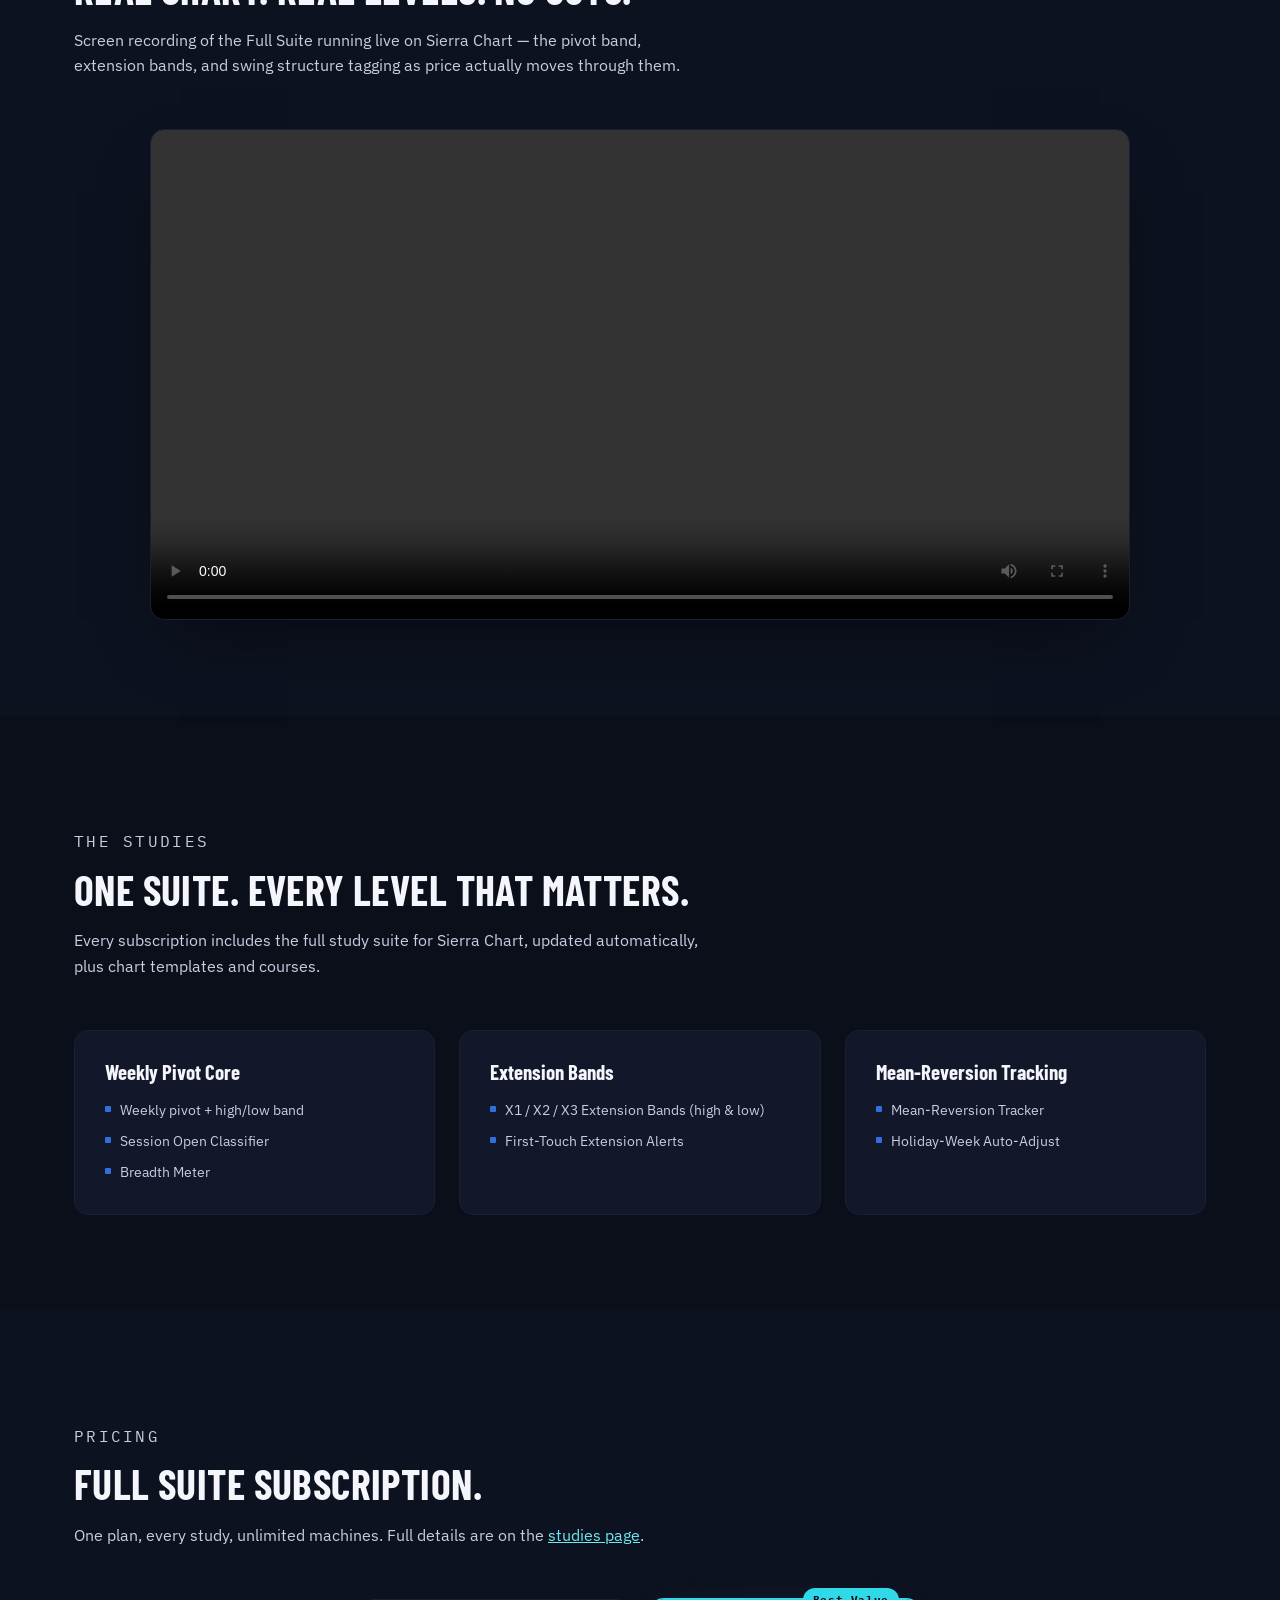
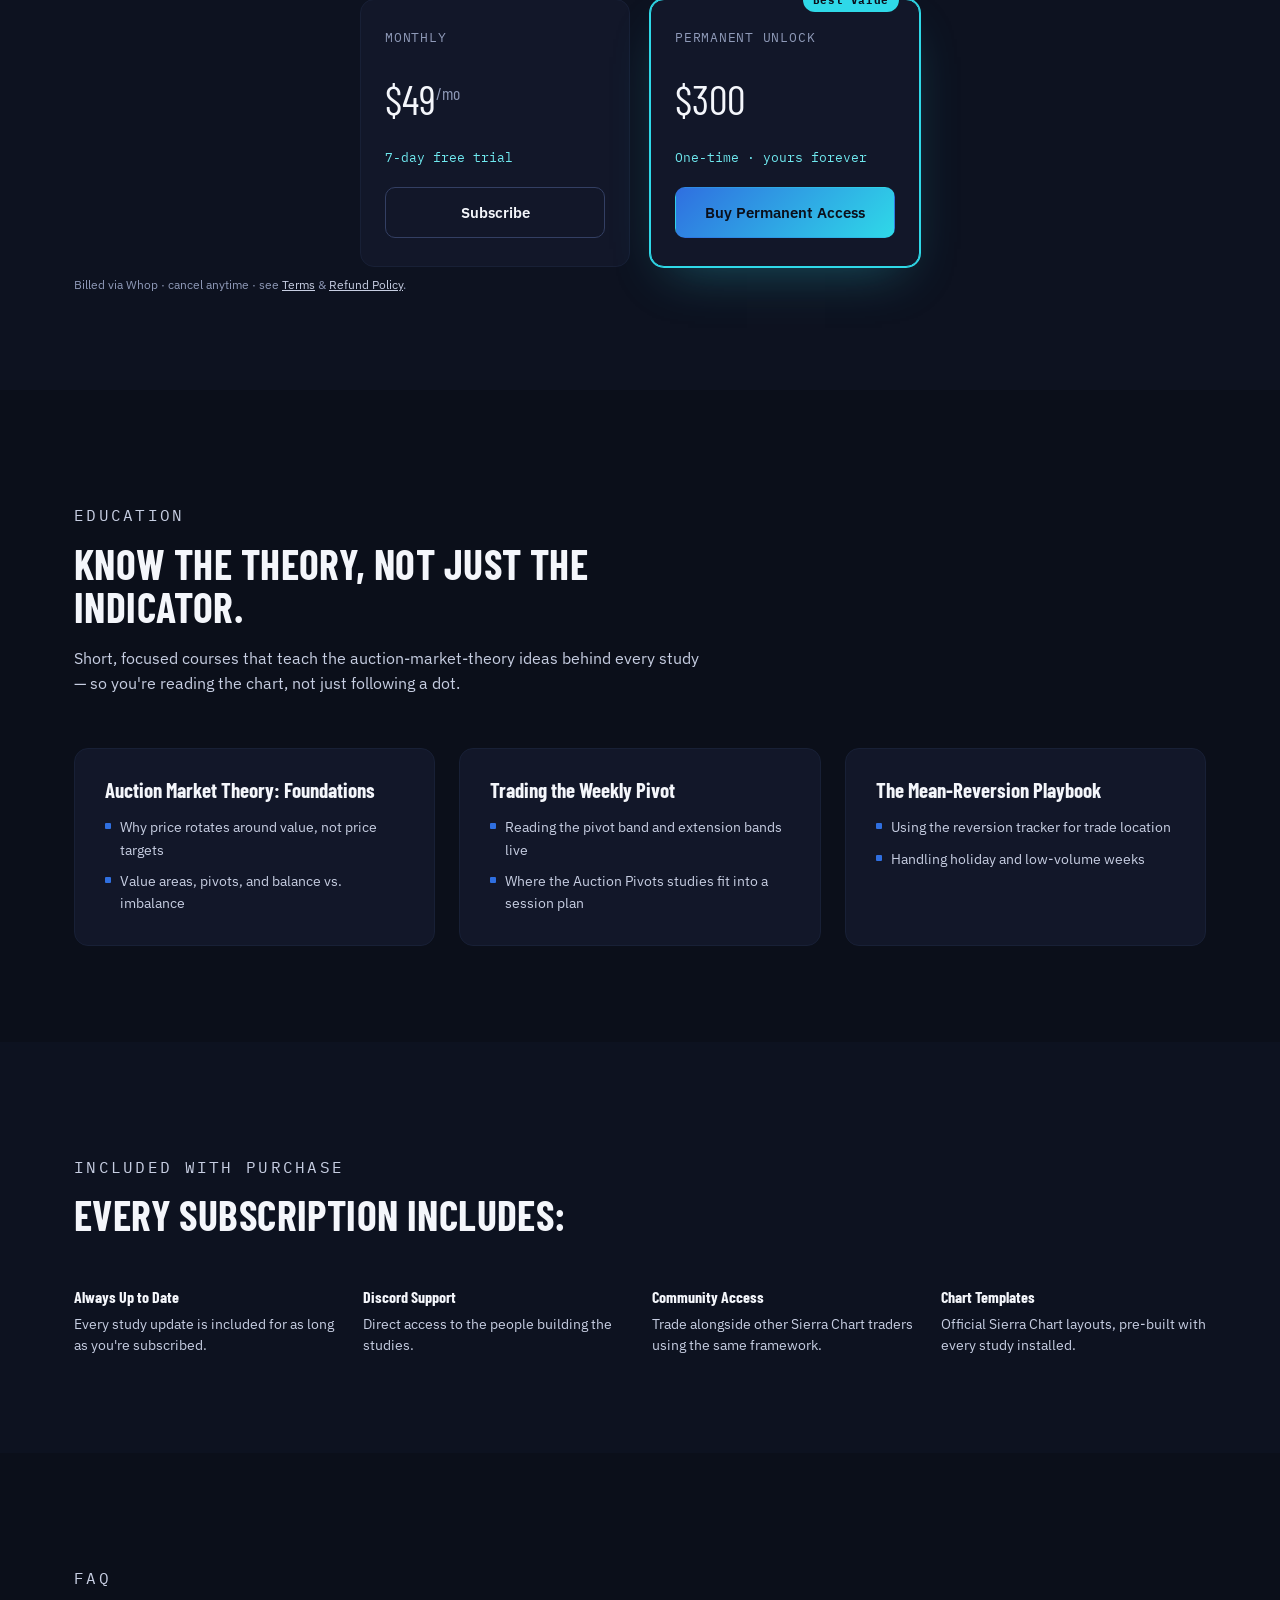
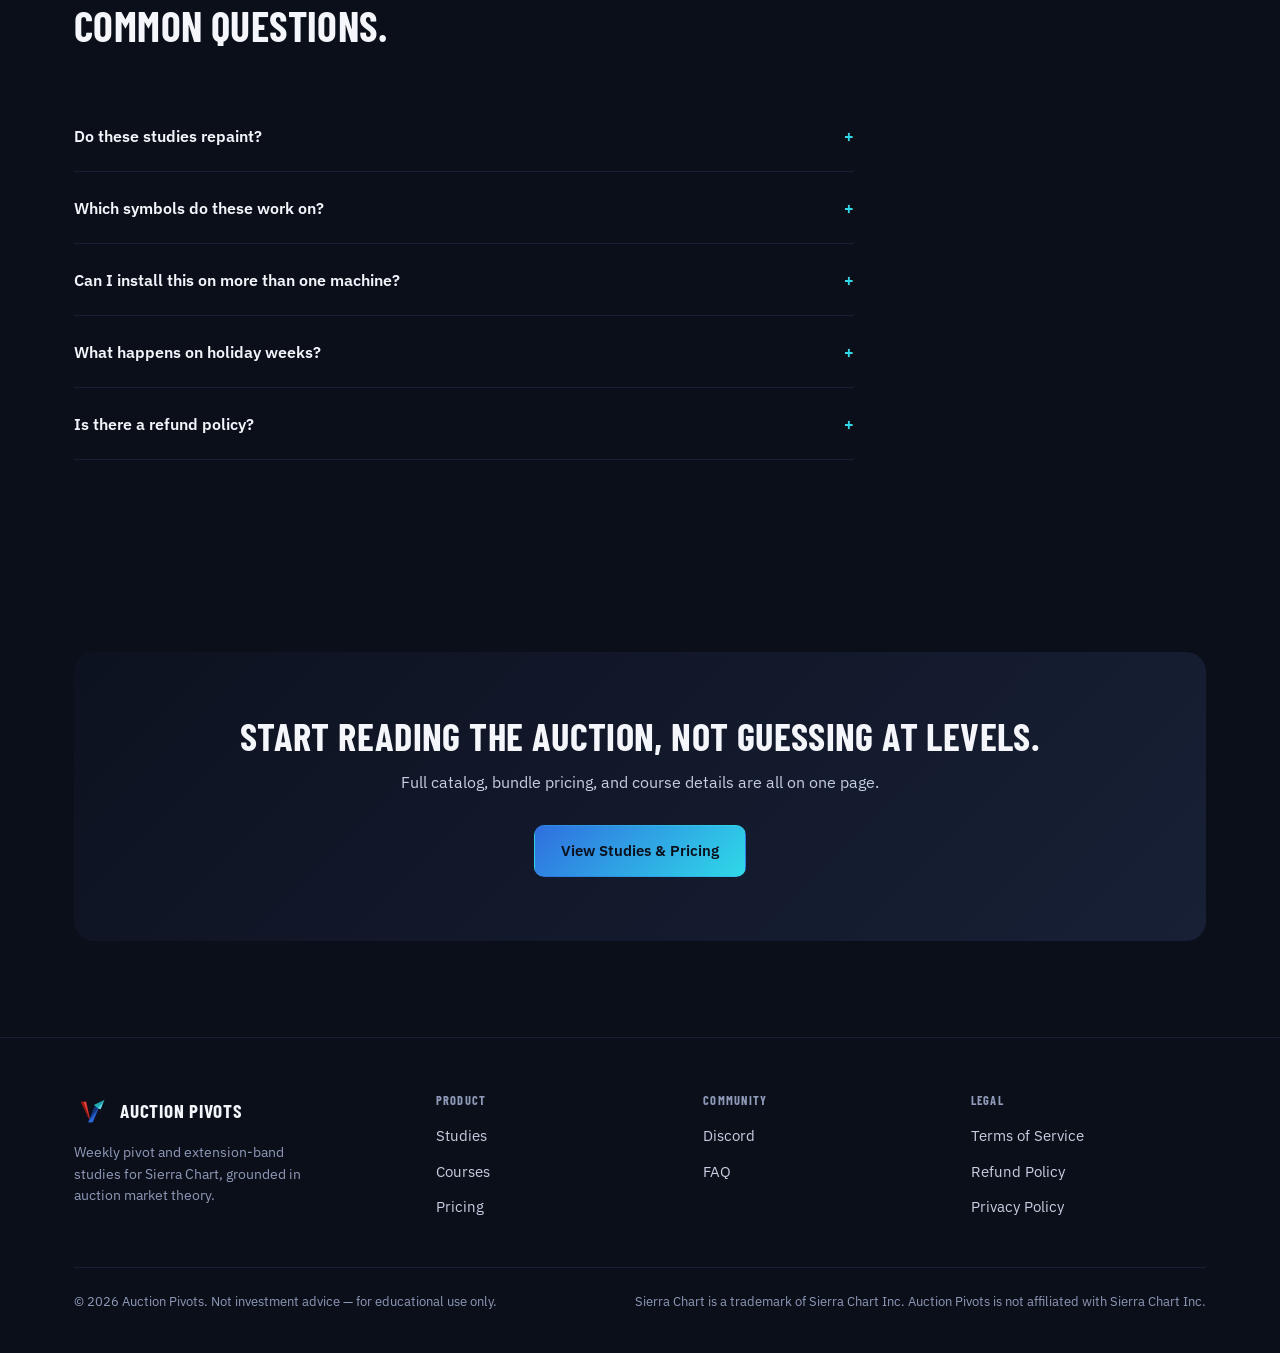
==== commit b067b8f3: "Simplify pricing to Monthly $49 + Lifetime $300, remove stale package framing" ====
--- a/index.html
+++ b/index.html
@@ -113,39 +113,32 @@
   <section id="studies">
     <div class="container">
       <div class="section-head">
-        <p class="eyebrow">Studies Catalog</p>
-        <h2>Pick a package, or get the full suite.</h2>
-        <p>Every study ships for Sierra Chart, updates with your subscription, and comes with premium chart templates.</p>
+        <p class="eyebrow">The Studies</p>
+        <h2>One suite. Every level that matters.</h2>
+        <p>Every subscription includes the full study suite for Sierra Chart, updated automatically, plus chart templates and courses.</p>
       </div>
       <div class="card-grid">
         <div class="card">
-          <h3>Core Levels Package</h3>
-          <ul class="card-list">
-            <li>Weekly Pivot Core (pivot + high/low band)</li>
+          <h3>Weekly Pivot Core</h3>
+          <ul class="card-list">
+            <li>Weekly pivot + high/low band</li>
             <li>Session Open Classifier</li>
             <li>Breadth Meter</li>
           </ul>
-          <a href="products.html#pricing" class="btn btn-ghost btn-block">See pricing</a>
-        </div>
-        <div class="card">
-          <span class="card-badge">Popular</span>
-          <h3>Extension Bands Package</h3>
+        </div>
+        <div class="card">
+          <h3>Extension Bands</h3>
           <ul class="card-list">
             <li>X1 / X2 / X3 Extension Bands (high &amp; low)</li>
             <li>First-Touch Extension Alerts</li>
-            <li>Includes Core Levels Package</li>
-          </ul>
-          <a href="products.html#pricing" class="btn btn-ghost btn-block">See pricing</a>
-        </div>
-        <div class="card">
-          <span class="card-badge">Bestseller</span>
-          <h3>Full Suite</h3>
-          <ul class="card-list">
-            <li>Everything in Core &amp; Extension Bands</li>
+          </ul>
+        </div>
+        <div class="card">
+          <h3>Mean-Reversion Tracking</h3>
+          <ul class="card-list">
             <li>Mean-Reversion Tracker</li>
             <li>Holiday-Week Auto-Adjust</li>
           </ul>
-          <a href="products.html#pricing" class="btn btn-primary btn-block">See pricing</a>
         </div>
       </div>
     </div>
@@ -157,32 +150,21 @@
       <div class="section-head">
         <p class="eyebrow">Pricing</p>
         <h2>Full Suite subscription.</h2>
-        <p>One subscription, every study, unlimited machines. Longer terms cost less per month. Full catalog and per-package pricing is on the <a href="products.html#pricing" style="color:var(--cyan-300)">studies page</a>.</p>
+        <p>One plan, every study, unlimited machines. Full details are on the <a href="products.html#pricing" style="color:var(--cyan-300)">studies page</a>.</p>
       </div>
       <div class="pricing-grid">
         <div class="price-card">
-          <p class="price-term">1 Month</p>
+          <p class="price-term">Monthly</p>
           <p class="price-amount">$49<sup>/mo</sup></p>
-          <a href="https://whop.com/joined/auctionpivots/products/auctionpivots-order-flow-indicator/" class="btn btn-ghost btn-block">Subscribe</a>
-        </div>
-        <div class="price-card">
-          <p class="price-term">3 Months</p>
-          <p class="price-amount">$129</p>
-          <p class="price-discount">$43/mo &middot; -12%</p>
-          <a href="https://whop.com/joined/auctionpivots/products/auctionpivots-order-flow-indicator/" class="btn btn-ghost btn-block">Subscribe</a>
-        </div>
-        <div class="price-card">
-          <p class="price-term">6 Months</p>
-          <p class="price-amount">$228</p>
-          <p class="price-discount">$38/mo &middot; -22%</p>
+          <p class="price-discount">7-day free trial</p>
           <a href="https://whop.com/joined/auctionpivots/products/auctionpivots-order-flow-indicator/" class="btn btn-ghost btn-block">Subscribe</a>
         </div>
         <div class="price-card is-best">
           <span class="price-tag">Best Value</span>
-          <p class="price-term">12 Months</p>
-          <p class="price-amount">$384</p>
-          <p class="price-discount">$32/mo &middot; -35%</p>
-          <a href="https://whop.com/joined/auctionpivots/products/auctionpivots-order-flow-indicator/" class="btn btn-primary btn-block">Subscribe</a>
+          <p class="price-term">Permanent Unlock</p>
+          <p class="price-amount">$300</p>
+          <p class="price-discount">One-time &middot; yours forever</p>
+          <a href="https://whop.com/joined/auctionpivots/products/auctionpivots-order-flow-indicator/" class="btn btn-primary btn-block">Buy Permanent Access</a>
         </div>
       </div>
       <p class="stripe-note">Billed via Whop &middot; cancel anytime &middot; see <a href="terms.html" style="color:var(--paper-300)">Terms</a> &amp; <a href="refund.html" style="color:var(--paper-300)">Refund Policy</a>.</p>
--- a/css/styles.css
+++ b/css/styles.css
@@ -401,8 +401,10 @@
 /* Pricing */
 .pricing-grid {
   display: grid;
-  grid-template-columns: repeat(4, 1fr);
+  grid-template-columns: repeat(2, 1fr);
   gap: 20px;
+  max-width: 560px;
+  margin-inline: auto;
 }
 .price-card {
   position: relative;
@@ -444,7 +446,6 @@
 }
 .price-amount sup { font-size: 1.1rem; color: var(--paper-500); font-weight: 400; }
 .price-discount { color: var(--cyan-300); font-size: 0.82rem; font-family: var(--font-mono); }
-@media (max-width: 980px) { .pricing-grid { grid-template-columns: 1fr 1fr; } }
 @media (max-width: 560px) { .pricing-grid { grid-template-columns: 1fr; } }
 
 /* Included strip */
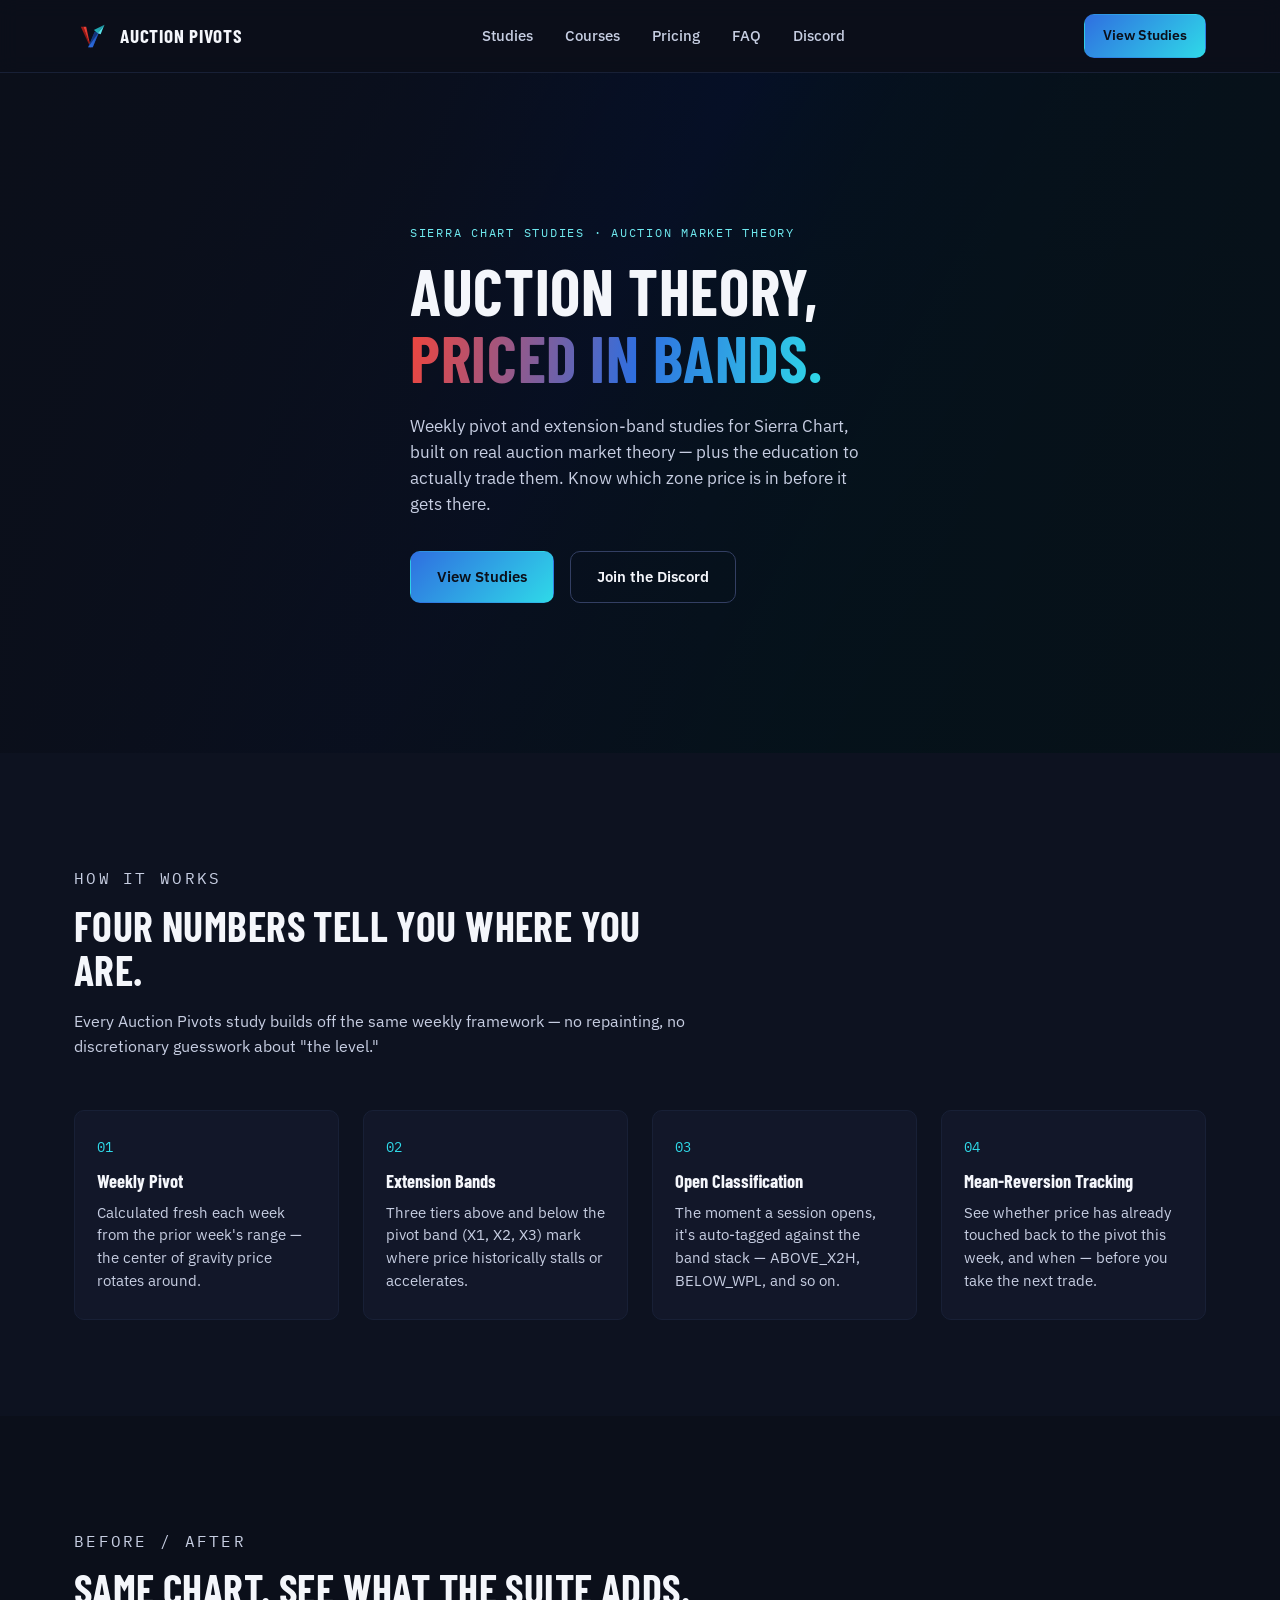
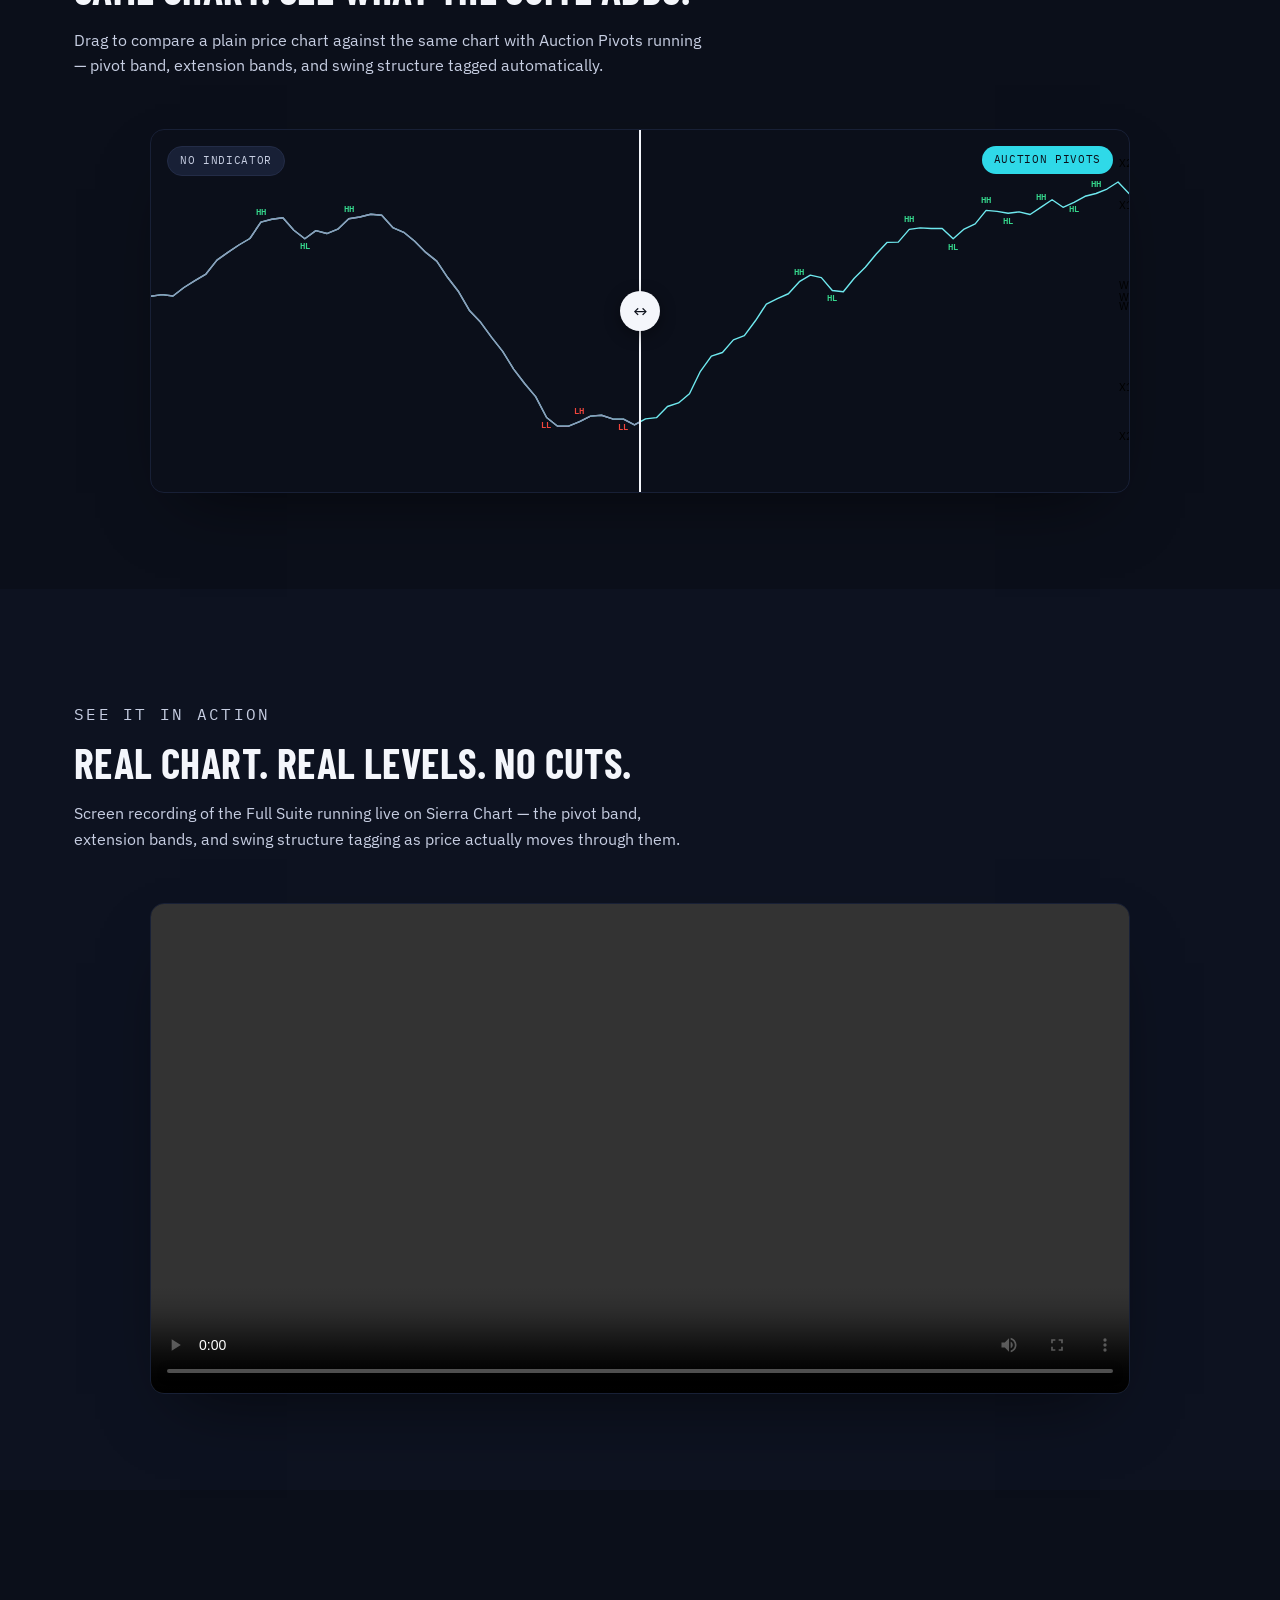
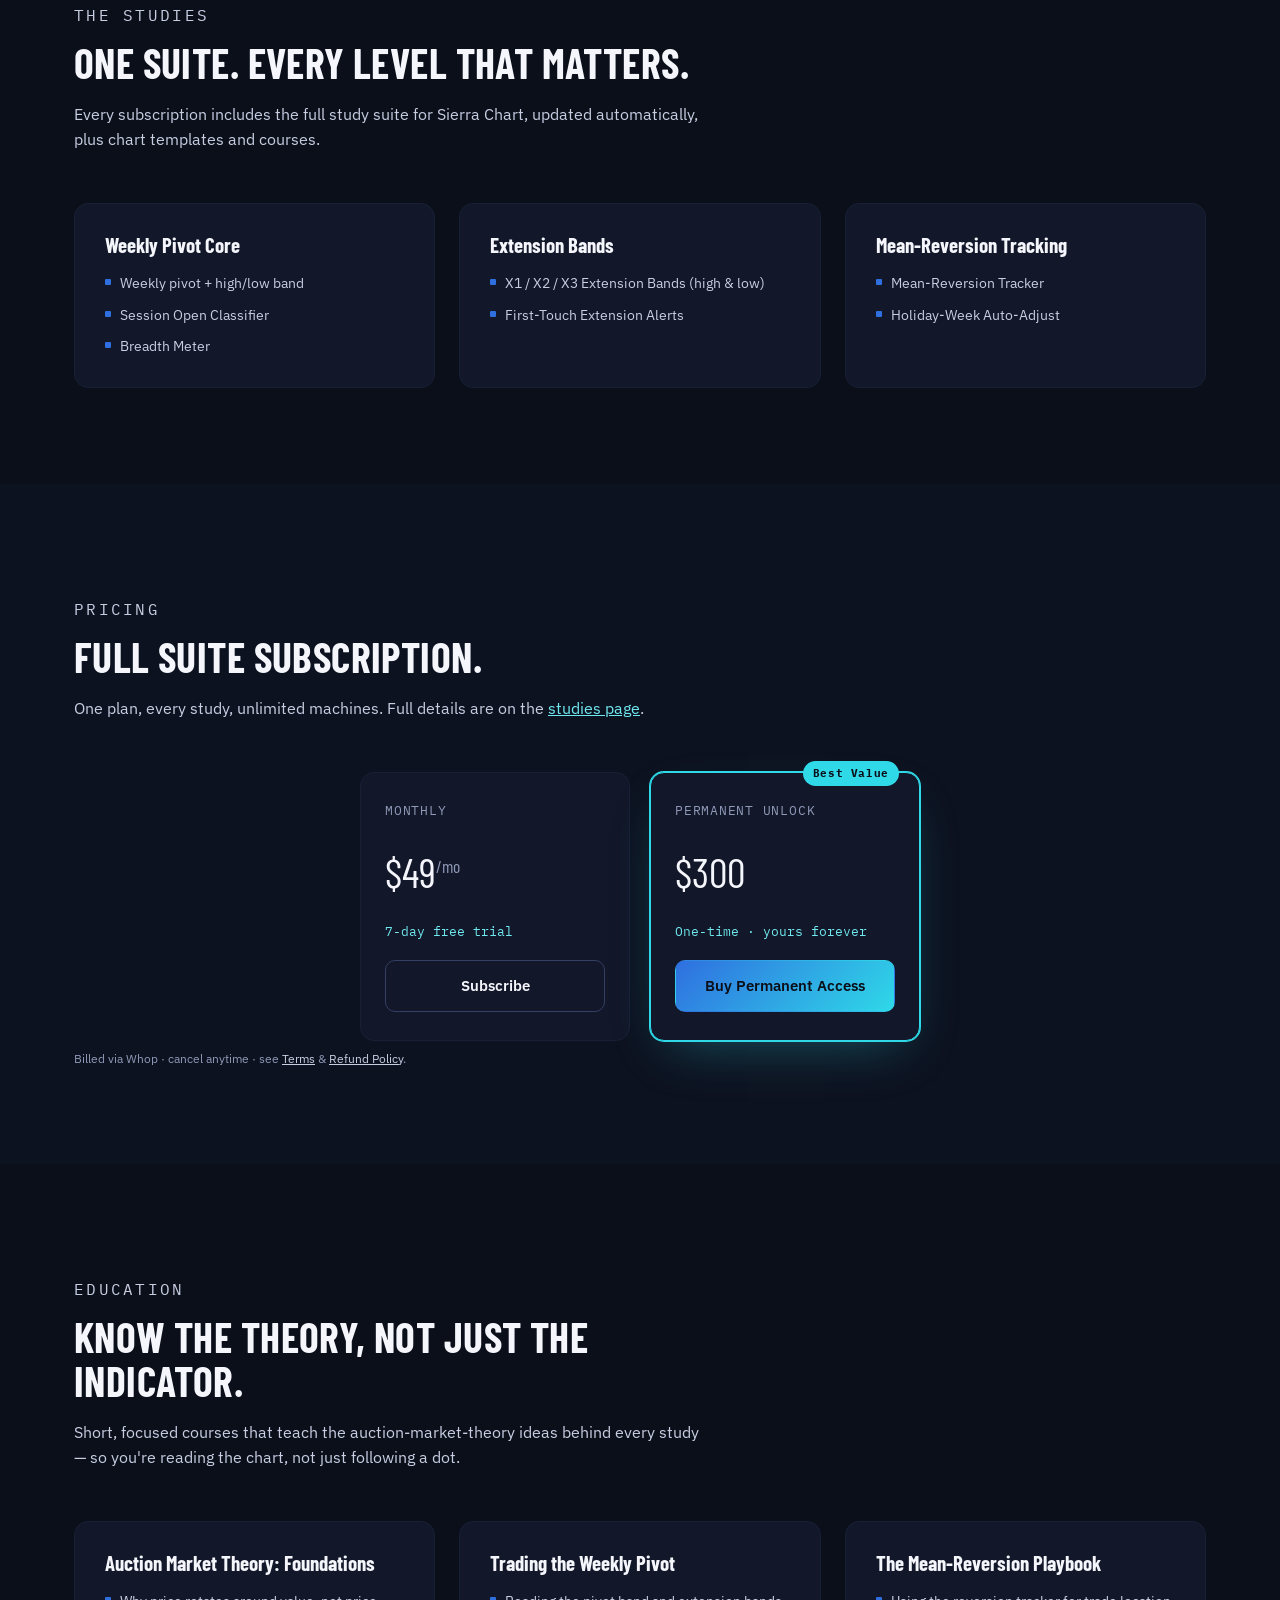
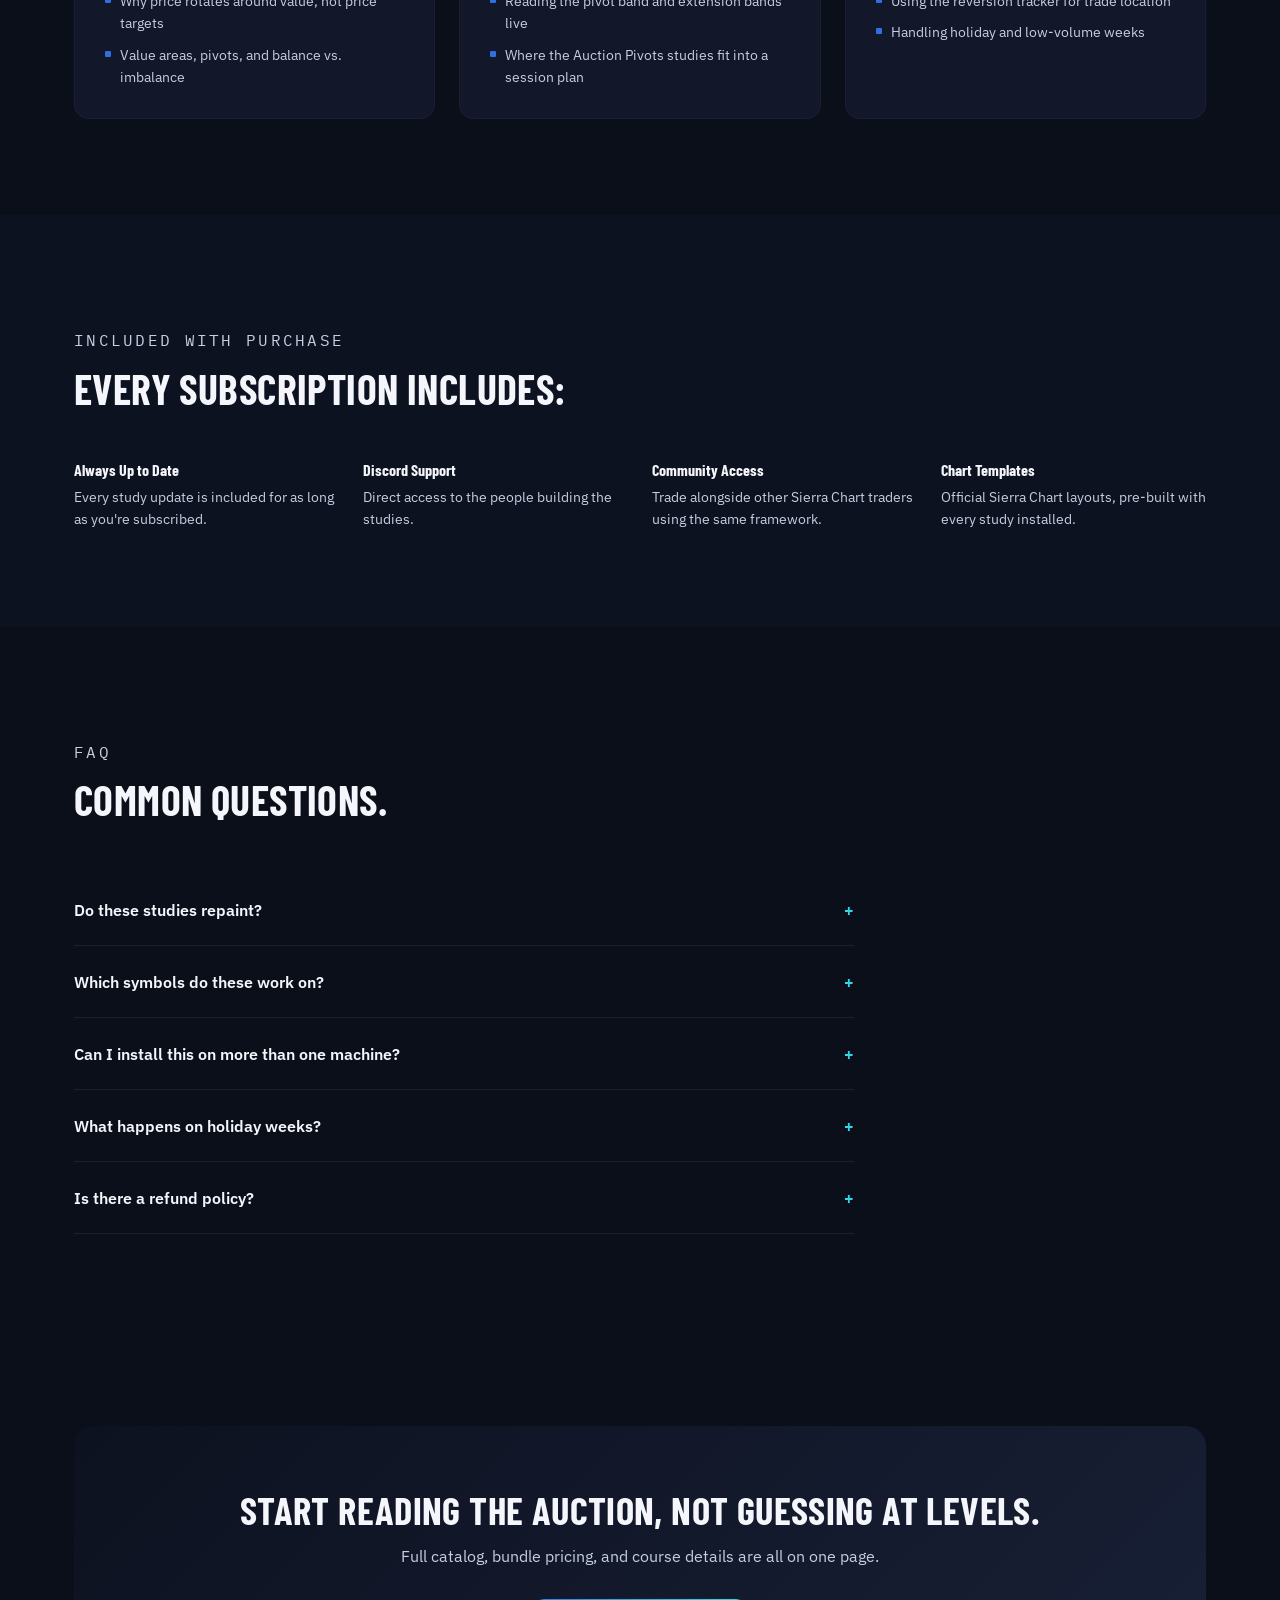
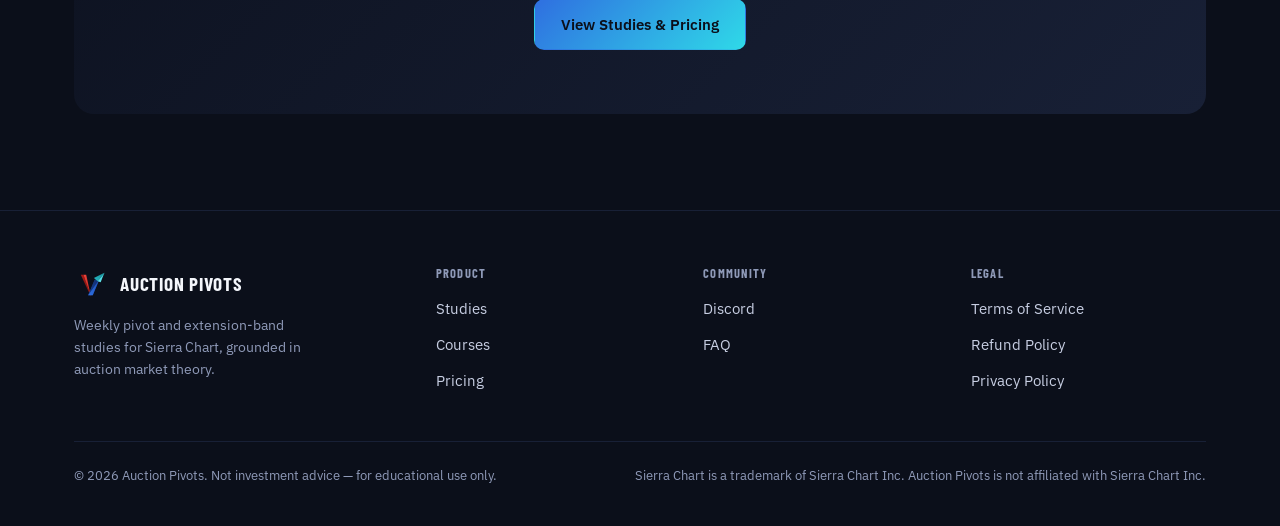
==== commit 0fbec6fb: "Add draggable before/after compare slider for the study overlay" ====
--- a/index.html
+++ b/index.html
@@ -93,6 +93,70 @@
     </div>
   </section>
 
+  <!-- BEFORE / AFTER COMPARE -->
+  <section id="compare">
+    <div class="container">
+      <div class="section-head">
+        <p class="eyebrow">Before / After</p>
+        <h2>Same chart. See what the suite adds.</h2>
+        <p>Drag to compare a plain price chart against the same chart with Auction Pivots running — pivot band, extension bands, and swing structure tagged automatically.</p>
+      </div>
+
+      <div class="compare-slider" id="compareSlider" role="slider" tabindex="0"
+        aria-label="Drag to compare before and after Auction Pivots" aria-valuemin="0" aria-valuemax="100" aria-valuenow="50">
+
+        <div class="compare-layer compare-after">
+          <svg viewBox="0 0 1400 520" preserveAspectRatio="xMidYMid slice">
+            <line x1="40" y1="50"  x2="1360" y2="50"  class="lvl lvl-dashed"/>
+            <text x="1385" y="54" class="lvl-label">X2H</text>
+            <line x1="40" y1="110" x2="1360" y2="110" class="lvl lvl-dashed"/>
+            <text x="1385" y="114" class="lvl-label">X1H</text>
+            <line x1="40" y1="225" x2="1360" y2="225" class="lvl"/>
+            <text x="1385" y="229" class="lvl-label">WPH</text>
+            <line x1="40" y1="240" x2="1360" y2="240" class="lvl lvl-pivot"/>
+            <text x="1385" y="245" class="lvl-label lvl-label-pivot">WP</text>
+            <line x1="40" y1="255" x2="1360" y2="255" class="lvl"/>
+            <text x="1385" y="259" class="lvl-label">WPL</text>
+            <line x1="40" y1="370" x2="1360" y2="370" class="lvl lvl-dashed"/>
+            <text x="1385" y="374" class="lvl-label">X1L</text>
+            <line x1="40" y1="440" x2="1360" y2="440" class="lvl lvl-dashed"/>
+            <text x="1385" y="444" class="lvl-label">X2L</text>
+            <path class="compare-price-path"
+              d="M0.0,239.0 L15.7,236.6 L31.5,238.5 L47.2,226.4 L62.9,216.5 L78.7,207.1 L94.4,187.2 L110.1,176.0 L125.8,165.5 L141.6,156.2 L157.3,132.7 L173.0,128.6 L188.8,126.6 L204.5,144.4 L220.2,156.5 L236.0,144.9 L251.7,149.1 L267.4,142.9 L283.1,128.0 L298.9,125.5 L314.6,121.5 L330.3,122.9 L346.1,140.5 L361.8,147.3 L377.5,160.1 L393.3,176.1 L409.0,188.6 L424.7,212.1 L440.4,232.5 L456.2,259.7 L471.9,276.2 L487.6,297.8 L503.4,317.8 L519.1,343.1 L534.8,363.8 L550.6,382.6 L566.3,412.4 L582.0,424.9 L597.8,424.9 L613.5,418.5 L629.2,410.5 L644.9,409.2 L660.7,414.5 L676.4,414.8 L692.1,423.1 L707.9,414.4 L723.6,412.7 L739.3,396.7 L755.1,391.6 L770.8,378.5 L786.5,346.3 L802.2,324.7 L818.0,319.4 L833.7,301.3 L849.4,295.3 L865.2,274.0 L880.9,250.0 L896.6,242.2 L912.4,235.3 L928.1,218.0 L943.8,208.7 L959.6,212.2 L975.3,230.6 L991.0,232.4 L1006.7,213.1 L1022.5,197.4 L1038.2,178.5 L1053.9,161.7 L1069.7,161.4 L1085.4,143.2 L1101.1,141.0 L1116.9,142.0 L1132.6,141.8 L1148.3,156.7 L1164.0,142.7 L1179.8,135.2 L1195.5,116.0 L1211.2,117.4 L1227.0,120.0 L1242.7,118.1 L1258.4,121.8 L1274.2,111.3 L1289.9,100.7 L1305.6,111.5 L1321.3,104.4 L1337.1,95.8 L1352.8,91.8 L1368.5,85.4 L1384.3,75.3 L1400.0,91.7"/>
+            <text class="compare-badge compare-badge-green" x="157" y="123">HH</text>
+            <text class="compare-badge compare-badge-green" x="220" y="171">HL</text>
+            <text class="compare-badge compare-badge-green" x="283" y="118">HH</text>
+            <text class="compare-badge compare-badge-red" x="566" y="427">LL</text>
+            <text class="compare-badge compare-badge-red" x="613" y="408">LH</text>
+            <text class="compare-badge compare-badge-red" x="676" y="430">LL</text>
+            <text class="compare-badge compare-badge-green" x="928" y="208">HH</text>
+            <text class="compare-badge compare-badge-green" x="975" y="246">HL</text>
+            <text class="compare-badge compare-badge-green" x="1085" y="133">HH</text>
+            <text class="compare-badge compare-badge-green" x="1148" y="172">HL</text>
+            <text class="compare-badge compare-badge-green" x="1196" y="106">HH</text>
+            <text class="compare-badge compare-badge-green" x="1227" y="135">HL</text>
+            <text class="compare-badge compare-badge-green" x="1274" y="101">HH</text>
+            <text class="compare-badge compare-badge-green" x="1321" y="119">HL</text>
+            <text class="compare-badge compare-badge-green" x="1353" y="82">HH</text>
+          </svg>
+          <span class="compare-tag compare-tag-after">Auction Pivots</span>
+        </div>
+
+        <div class="compare-layer compare-before" id="compareBefore">
+          <svg viewBox="0 0 1400 520" preserveAspectRatio="xMidYMid slice">
+            <path class="compare-price-path compare-price-path-plain"
+              d="M0.0,239.0 L15.7,236.6 L31.5,238.5 L47.2,226.4 L62.9,216.5 L78.7,207.1 L94.4,187.2 L110.1,176.0 L125.8,165.5 L141.6,156.2 L157.3,132.7 L173.0,128.6 L188.8,126.6 L204.5,144.4 L220.2,156.5 L236.0,144.9 L251.7,149.1 L267.4,142.9 L283.1,128.0 L298.9,125.5 L314.6,121.5 L330.3,122.9 L346.1,140.5 L361.8,147.3 L377.5,160.1 L393.3,176.1 L409.0,188.6 L424.7,212.1 L440.4,232.5 L456.2,259.7 L471.9,276.2 L487.6,297.8 L503.4,317.8 L519.1,343.1 L534.8,363.8 L550.6,382.6 L566.3,412.4 L582.0,424.9 L597.8,424.9 L613.5,418.5 L629.2,410.5 L644.9,409.2 L660.7,414.5 L676.4,414.8 L692.1,423.1 L707.9,414.4 L723.6,412.7 L739.3,396.7 L755.1,391.6 L770.8,378.5 L786.5,346.3 L802.2,324.7 L818.0,319.4 L833.7,301.3 L849.4,295.3 L865.2,274.0 L880.9,250.0 L896.6,242.2 L912.4,235.3 L928.1,218.0 L943.8,208.7 L959.6,212.2 L975.3,230.6 L991.0,232.4 L1006.7,213.1 L1022.5,197.4 L1038.2,178.5 L1053.9,161.7 L1069.7,161.4 L1085.4,143.2 L1101.1,141.0 L1116.9,142.0 L1132.6,141.8 L1148.3,156.7 L1164.0,142.7 L1179.8,135.2 L1195.5,116.0 L1211.2,117.4 L1227.0,120.0 L1242.7,118.1 L1258.4,121.8 L1274.2,111.3 L1289.9,100.7 L1305.6,111.5 L1321.3,104.4 L1337.1,95.8 L1352.8,91.8 L1368.5,85.4 L1384.3,75.3 L1400.0,91.7"/>
+          </svg>
+          <span class="compare-tag compare-tag-before">No indicator</span>
+        </div>
+
+        <div class="compare-handle" id="compareHandle" aria-hidden="true">
+          <span class="compare-handle-grip">&#8596;</span>
+        </div>
+      </div>
+    </div>
+  </section>
+
   <!-- SEE IT IN ACTION -->
   <section class="alt-bg" id="showcase">
     <div class="container">
--- a/css/styles.css
+++ b/css/styles.css
@@ -329,6 +329,96 @@
 @media (max-width: 620px) { .steps { grid-template-columns: 1fr; } }
 
 /* Showcase video */
+/* Before / after compare slider */
+.compare-slider {
+  position: relative;
+  max-width: 980px;
+  margin-inline: auto;
+  aspect-ratio: 1400 / 520;
+  border-radius: 14px;
+  overflow: hidden;
+  border: 1px solid var(--navy-800);
+  background: var(--navy-950);
+  box-shadow: 0 30px 70px -30px rgba(0, 0, 0, 0.6);
+  cursor: ew-resize;
+  user-select: none;
+  touch-action: pan-y;
+}
+.compare-layer {
+  position: absolute;
+  inset: 0;
+  width: 100%;
+  height: 100%;
+}
+.compare-layer svg { display: block; width: 100%; height: 100%; }
+.compare-before {
+  clip-path: inset(0 50% 0 0);
+}
+.compare-price-path {
+  fill: none;
+  stroke: var(--cyan-300);
+  stroke-width: 2;
+  stroke-linecap: round;
+  stroke-linejoin: round;
+}
+.compare-price-path-plain { stroke: var(--paper-500); }
+
+.compare-badge {
+  font-family: var(--font-mono);
+  font-size: 13px;
+  font-weight: 600;
+  text-anchor: middle;
+}
+.compare-badge-green { fill: var(--green-400); }
+.compare-badge-red { fill: var(--red-400); }
+
+.compare-tag {
+  position: absolute;
+  top: 16px;
+  font-family: var(--font-mono);
+  font-size: 0.7rem;
+  letter-spacing: 0.06em;
+  text-transform: uppercase;
+  padding: 5px 12px;
+  border-radius: 100px;
+}
+.compare-tag-after { right: 16px; background: var(--cyan-400); color: var(--navy-950); }
+.compare-tag-before { left: 16px; background: var(--navy-800); color: var(--paper-300); border: 1px solid var(--navy-700); }
+
+.compare-handle {
+  position: absolute;
+  top: 0;
+  bottom: 0;
+  left: 50%;
+  width: 2px;
+  background: var(--paper-100);
+  transform: translateX(-50%);
+  pointer-events: none;
+}
+.compare-handle-grip {
+  position: absolute;
+  top: 50%;
+  left: 50%;
+  transform: translate(-50%, -50%);
+  width: 40px;
+  height: 40px;
+  border-radius: 50%;
+  background: var(--paper-100);
+  color: var(--navy-950);
+  display: flex;
+  align-items: center;
+  justify-content: center;
+  font-size: 1.1rem;
+  box-shadow: 0 4px 16px rgba(0, 0, 0, 0.4);
+}
+.compare-slider:focus-visible { outline: 2px solid var(--cyan-400); outline-offset: 4px; }
+
+@media (max-width: 620px) {
+  .compare-slider { aspect-ratio: 4 / 3; }
+  .compare-tag { font-size: 0.62rem; padding: 4px 9px; }
+  .compare-handle-grip { width: 34px; height: 34px; }
+}
+
 .showcase-frame {
   max-width: 980px;
   margin-inline: auto;
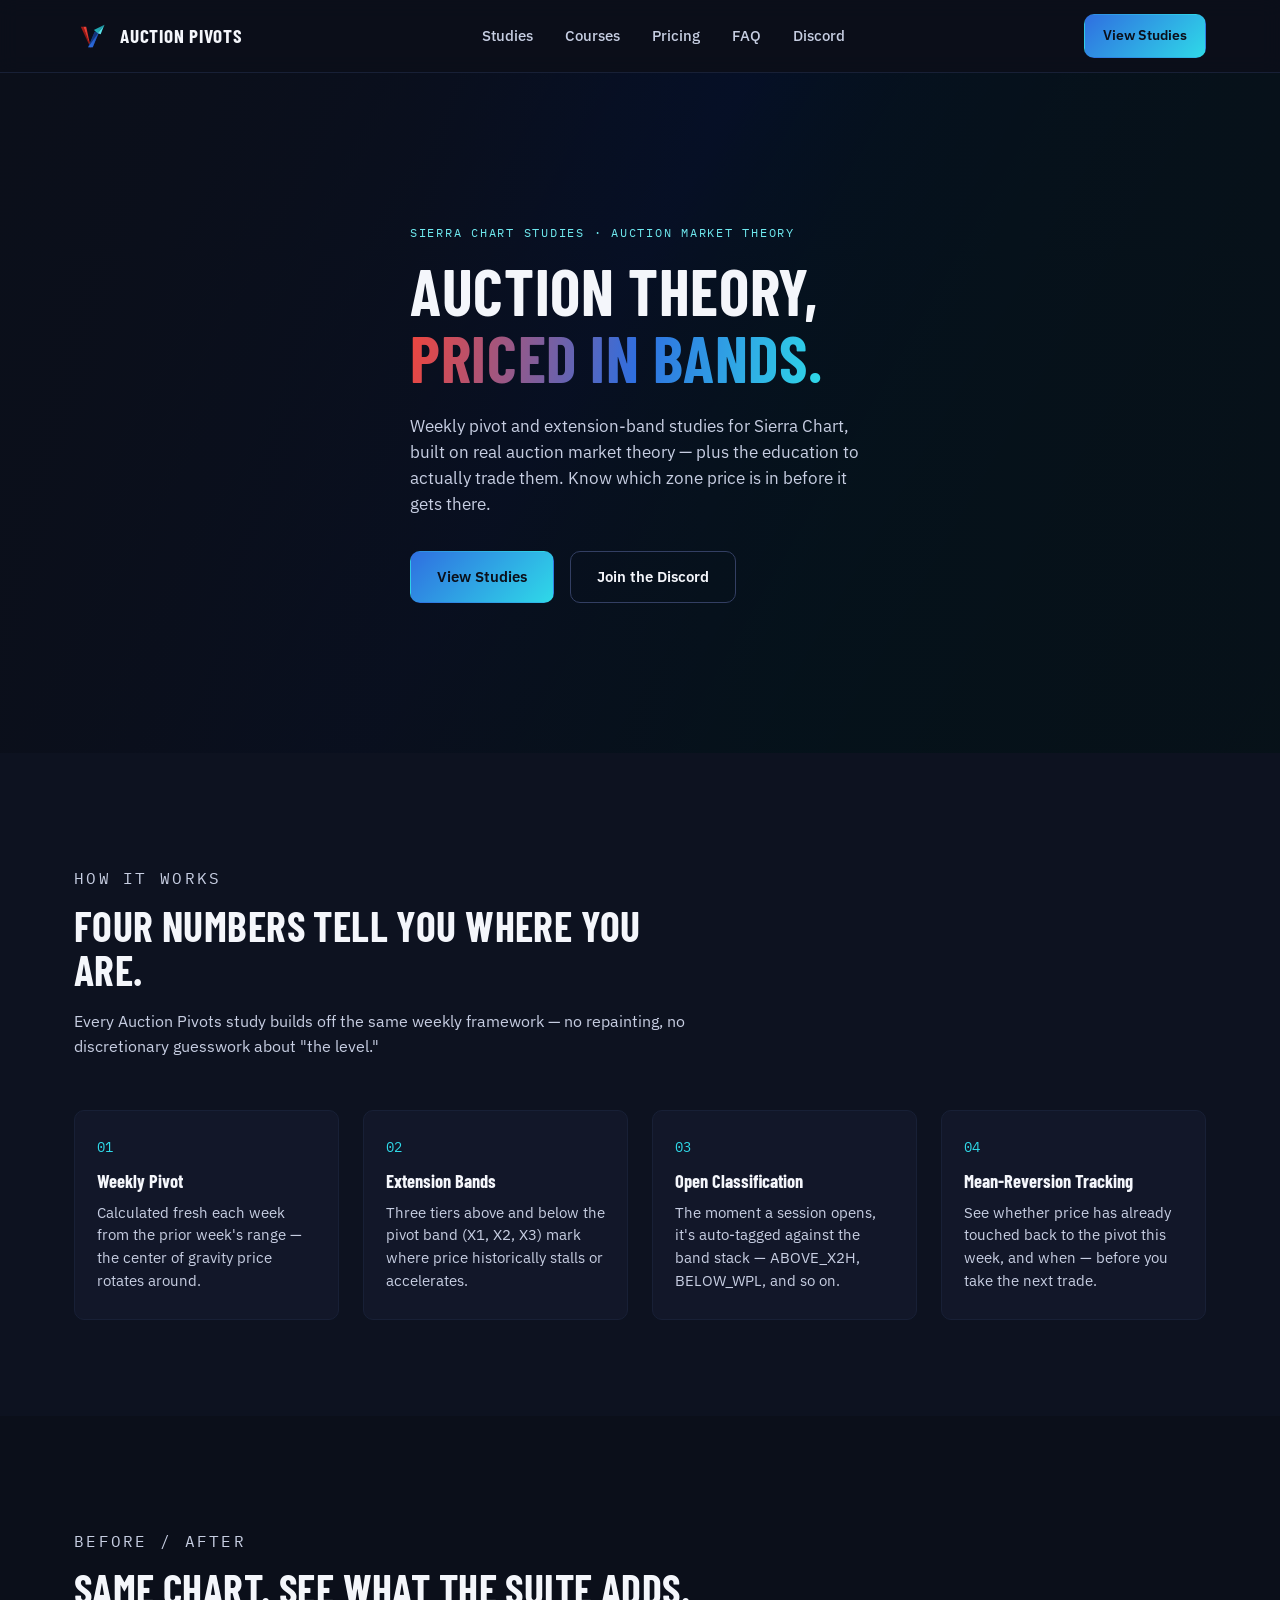
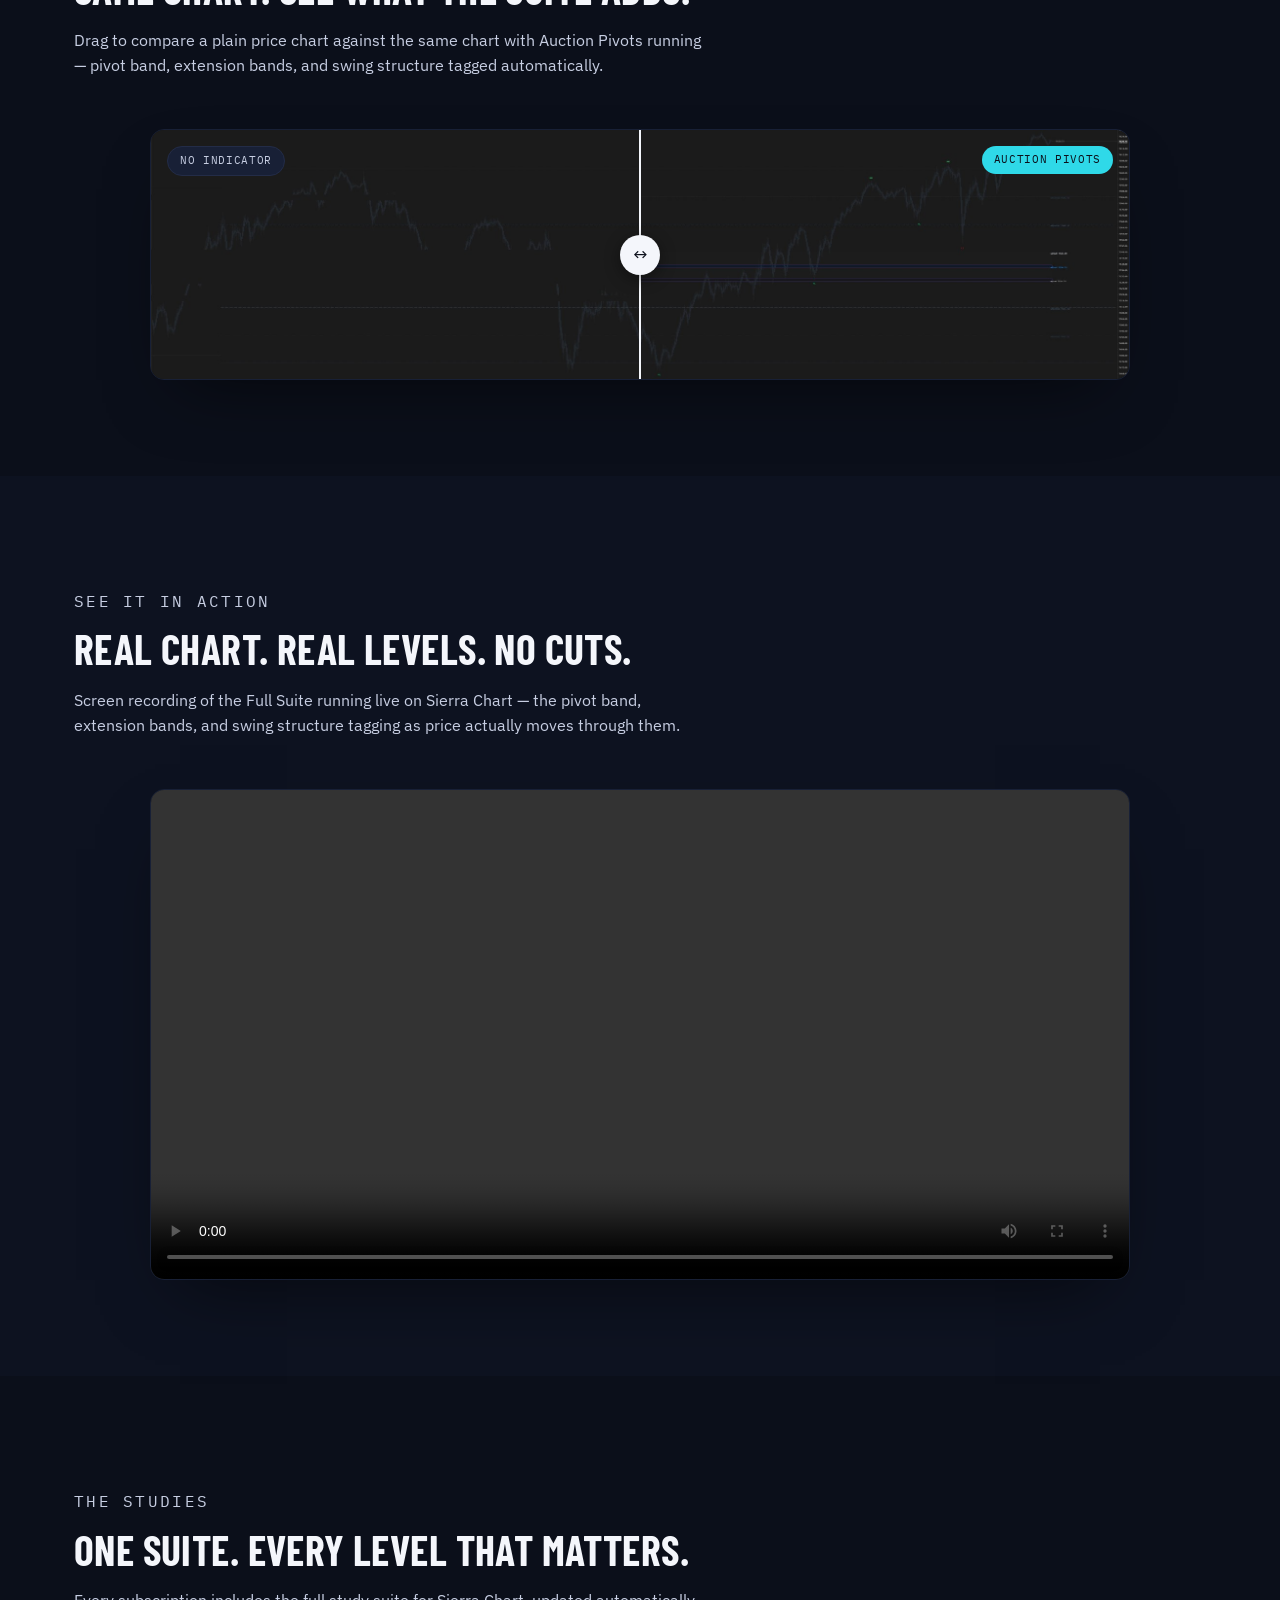
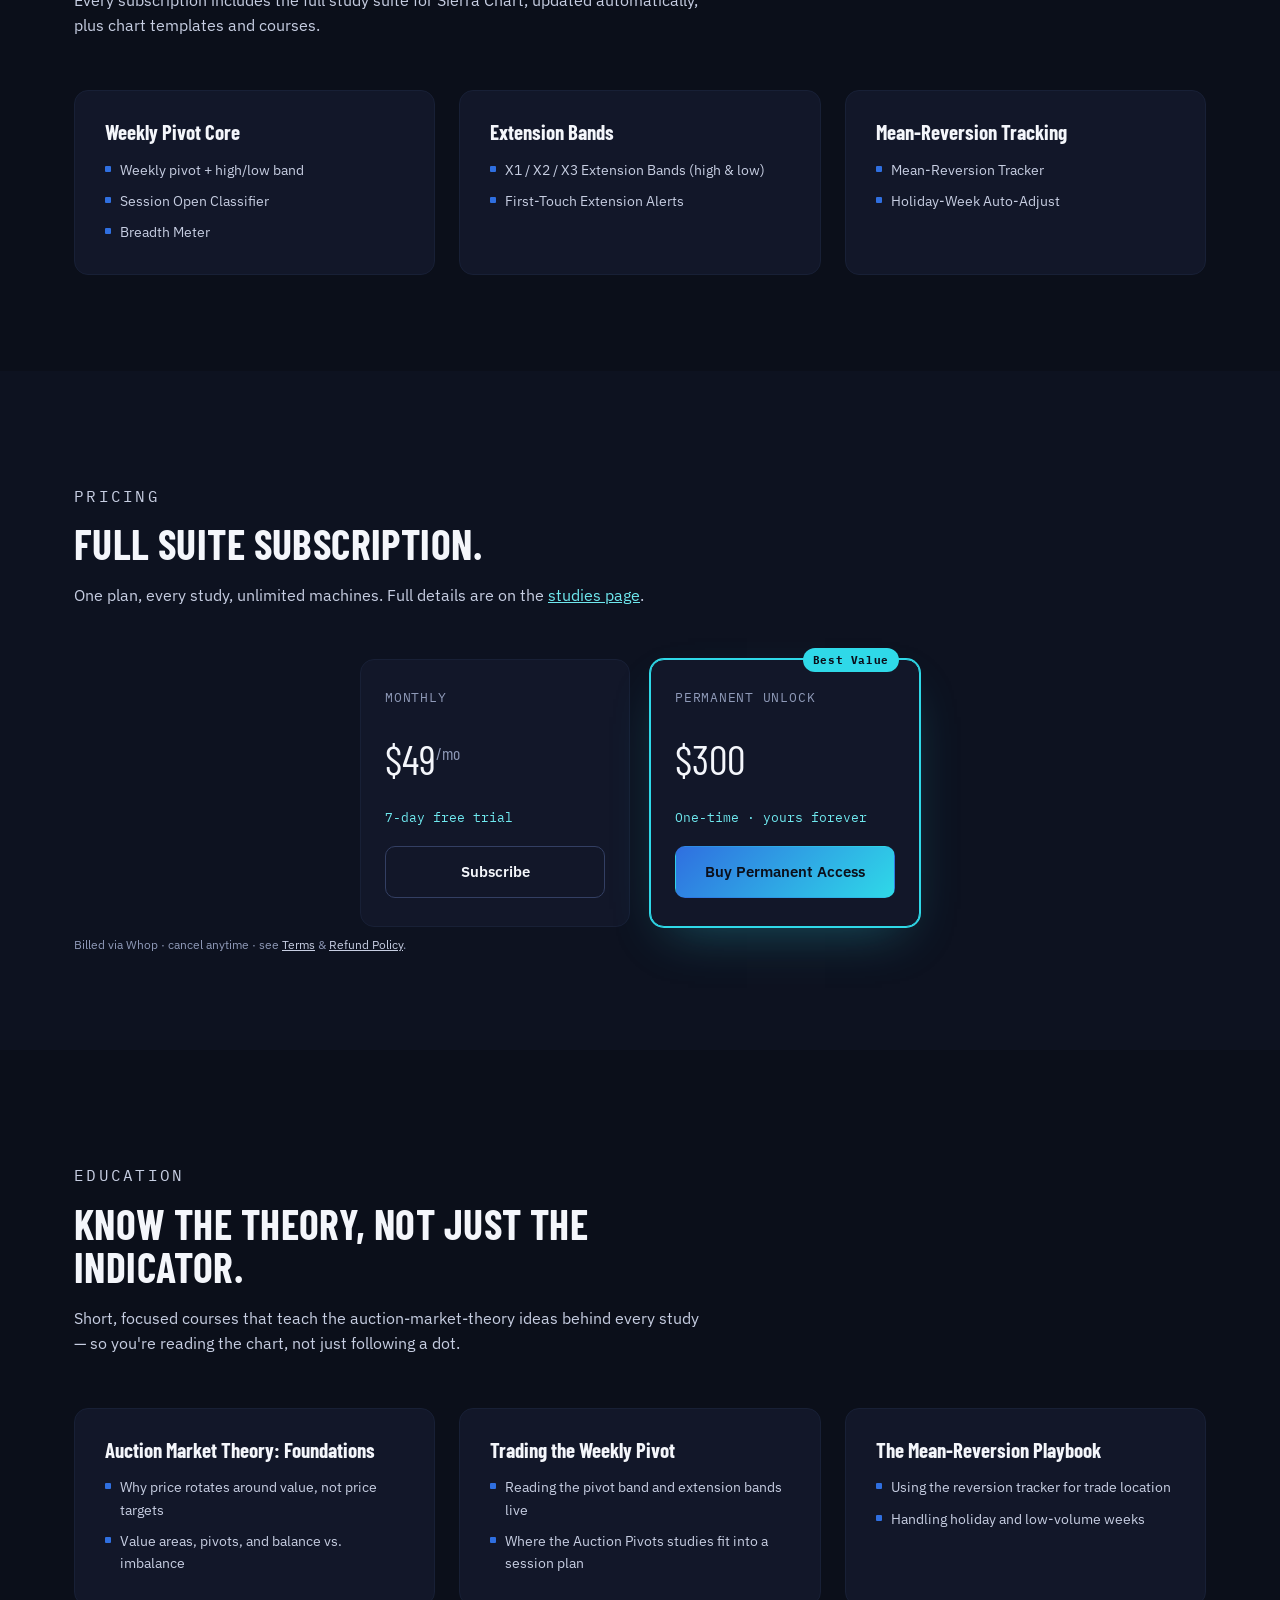
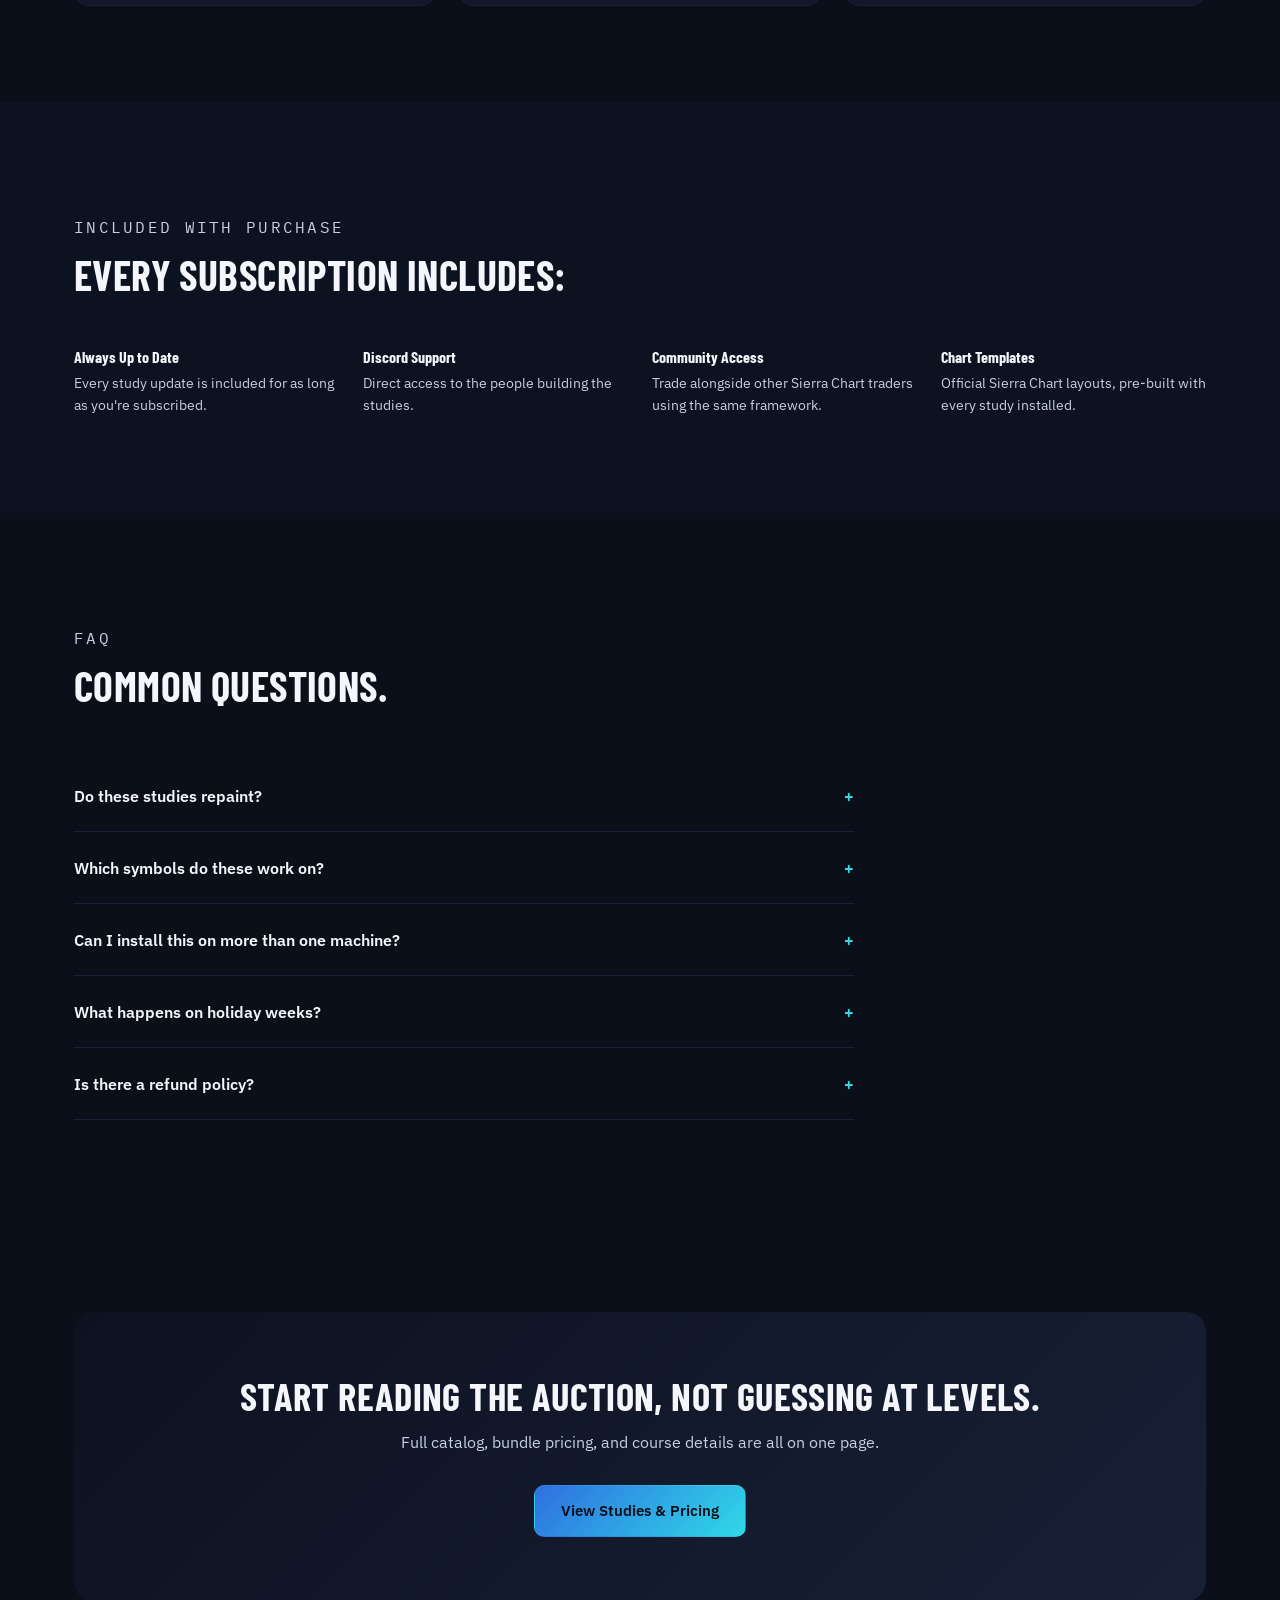
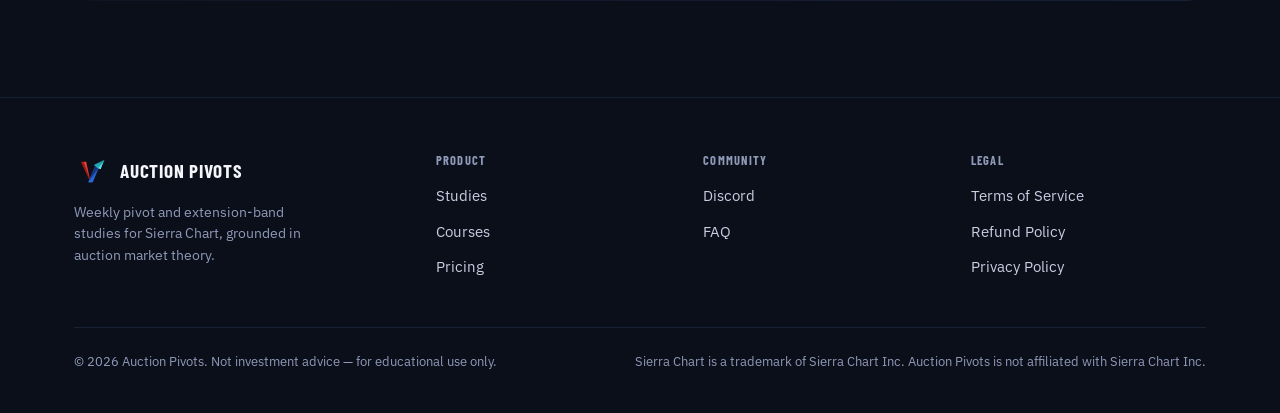
==== commit 48386484: "Replace synthetic before/after chart with real Sierra Chart screenshot" ====
--- a/index.html
+++ b/index.html
@@ -106,47 +106,12 @@
         aria-label="Drag to compare before and after Auction Pivots" aria-valuemin="0" aria-valuemax="100" aria-valuenow="50">
 
         <div class="compare-layer compare-after">
-          <svg viewBox="0 0 1400 520" preserveAspectRatio="xMidYMid slice">
-            <line x1="40" y1="50"  x2="1360" y2="50"  class="lvl lvl-dashed"/>
-            <text x="1385" y="54" class="lvl-label">X2H</text>
-            <line x1="40" y1="110" x2="1360" y2="110" class="lvl lvl-dashed"/>
-            <text x="1385" y="114" class="lvl-label">X1H</text>
-            <line x1="40" y1="225" x2="1360" y2="225" class="lvl"/>
-            <text x="1385" y="229" class="lvl-label">WPH</text>
-            <line x1="40" y1="240" x2="1360" y2="240" class="lvl lvl-pivot"/>
-            <text x="1385" y="245" class="lvl-label lvl-label-pivot">WP</text>
-            <line x1="40" y1="255" x2="1360" y2="255" class="lvl"/>
-            <text x="1385" y="259" class="lvl-label">WPL</text>
-            <line x1="40" y1="370" x2="1360" y2="370" class="lvl lvl-dashed"/>
-            <text x="1385" y="374" class="lvl-label">X1L</text>
-            <line x1="40" y1="440" x2="1360" y2="440" class="lvl lvl-dashed"/>
-            <text x="1385" y="444" class="lvl-label">X2L</text>
-            <path class="compare-price-path"
-              d="M0.0,239.0 L15.7,236.6 L31.5,238.5 L47.2,226.4 L62.9,216.5 L78.7,207.1 L94.4,187.2 L110.1,176.0 L125.8,165.5 L141.6,156.2 L157.3,132.7 L173.0,128.6 L188.8,126.6 L204.5,144.4 L220.2,156.5 L236.0,144.9 L251.7,149.1 L267.4,142.9 L283.1,128.0 L298.9,125.5 L314.6,121.5 L330.3,122.9 L346.1,140.5 L361.8,147.3 L377.5,160.1 L393.3,176.1 L409.0,188.6 L424.7,212.1 L440.4,232.5 L456.2,259.7 L471.9,276.2 L487.6,297.8 L503.4,317.8 L519.1,343.1 L534.8,363.8 L550.6,382.6 L566.3,412.4 L582.0,424.9 L597.8,424.9 L613.5,418.5 L629.2,410.5 L644.9,409.2 L660.7,414.5 L676.4,414.8 L692.1,423.1 L707.9,414.4 L723.6,412.7 L739.3,396.7 L755.1,391.6 L770.8,378.5 L786.5,346.3 L802.2,324.7 L818.0,319.4 L833.7,301.3 L849.4,295.3 L865.2,274.0 L880.9,250.0 L896.6,242.2 L912.4,235.3 L928.1,218.0 L943.8,208.7 L959.6,212.2 L975.3,230.6 L991.0,232.4 L1006.7,213.1 L1022.5,197.4 L1038.2,178.5 L1053.9,161.7 L1069.7,161.4 L1085.4,143.2 L1101.1,141.0 L1116.9,142.0 L1132.6,141.8 L1148.3,156.7 L1164.0,142.7 L1179.8,135.2 L1195.5,116.0 L1211.2,117.4 L1227.0,120.0 L1242.7,118.1 L1258.4,121.8 L1274.2,111.3 L1289.9,100.7 L1305.6,111.5 L1321.3,104.4 L1337.1,95.8 L1352.8,91.8 L1368.5,85.4 L1384.3,75.3 L1400.0,91.7"/>
-            <text class="compare-badge compare-badge-green" x="157" y="123">HH</text>
-            <text class="compare-badge compare-badge-green" x="220" y="171">HL</text>
-            <text class="compare-badge compare-badge-green" x="283" y="118">HH</text>
-            <text class="compare-badge compare-badge-red" x="566" y="427">LL</text>
-            <text class="compare-badge compare-badge-red" x="613" y="408">LH</text>
-            <text class="compare-badge compare-badge-red" x="676" y="430">LL</text>
-            <text class="compare-badge compare-badge-green" x="928" y="208">HH</text>
-            <text class="compare-badge compare-badge-green" x="975" y="246">HL</text>
-            <text class="compare-badge compare-badge-green" x="1085" y="133">HH</text>
-            <text class="compare-badge compare-badge-green" x="1148" y="172">HL</text>
-            <text class="compare-badge compare-badge-green" x="1196" y="106">HH</text>
-            <text class="compare-badge compare-badge-green" x="1227" y="135">HL</text>
-            <text class="compare-badge compare-badge-green" x="1274" y="101">HH</text>
-            <text class="compare-badge compare-badge-green" x="1321" y="119">HL</text>
-            <text class="compare-badge compare-badge-green" x="1353" y="82">HH</text>
-          </svg>
+          <img src="assets/compare-after.jpg" alt="Sierra Chart with the Auction Pivots study running: pivot band, extension levels, and swing tags overlaid on the price chart.">
           <span class="compare-tag compare-tag-after">Auction Pivots</span>
         </div>
 
         <div class="compare-layer compare-before" id="compareBefore">
-          <svg viewBox="0 0 1400 520" preserveAspectRatio="xMidYMid slice">
-            <path class="compare-price-path compare-price-path-plain"
-              d="M0.0,239.0 L15.7,236.6 L31.5,238.5 L47.2,226.4 L62.9,216.5 L78.7,207.1 L94.4,187.2 L110.1,176.0 L125.8,165.5 L141.6,156.2 L157.3,132.7 L173.0,128.6 L188.8,126.6 L204.5,144.4 L220.2,156.5 L236.0,144.9 L251.7,149.1 L267.4,142.9 L283.1,128.0 L298.9,125.5 L314.6,121.5 L330.3,122.9 L346.1,140.5 L361.8,147.3 L377.5,160.1 L393.3,176.1 L409.0,188.6 L424.7,212.1 L440.4,232.5 L456.2,259.7 L471.9,276.2 L487.6,297.8 L503.4,317.8 L519.1,343.1 L534.8,363.8 L550.6,382.6 L566.3,412.4 L582.0,424.9 L597.8,424.9 L613.5,418.5 L629.2,410.5 L644.9,409.2 L660.7,414.5 L676.4,414.8 L692.1,423.1 L707.9,414.4 L723.6,412.7 L739.3,396.7 L755.1,391.6 L770.8,378.5 L786.5,346.3 L802.2,324.7 L818.0,319.4 L833.7,301.3 L849.4,295.3 L865.2,274.0 L880.9,250.0 L896.6,242.2 L912.4,235.3 L928.1,218.0 L943.8,208.7 L959.6,212.2 L975.3,230.6 L991.0,232.4 L1006.7,213.1 L1022.5,197.4 L1038.2,178.5 L1053.9,161.7 L1069.7,161.4 L1085.4,143.2 L1101.1,141.0 L1116.9,142.0 L1132.6,141.8 L1148.3,156.7 L1164.0,142.7 L1179.8,135.2 L1195.5,116.0 L1211.2,117.4 L1227.0,120.0 L1242.7,118.1 L1258.4,121.8 L1274.2,111.3 L1289.9,100.7 L1305.6,111.5 L1321.3,104.4 L1337.1,95.8 L1352.8,91.8 L1368.5,85.4 L1384.3,75.3 L1400.0,91.7"/>
-          </svg>
+          <img src="assets/compare-before.jpg" alt="The same Sierra Chart price chart with no indicator running.">
           <span class="compare-tag compare-tag-before">No indicator</span>
         </div>
 
--- a/css/styles.css
+++ b/css/styles.css
@@ -334,7 +334,7 @@
   position: relative;
   max-width: 980px;
   margin-inline: auto;
-  aspect-ratio: 1400 / 520;
+  aspect-ratio: 2000 / 511;
   border-radius: 14px;
   overflow: hidden;
   border: 1px solid var(--navy-800);
@@ -350,27 +350,10 @@
   width: 100%;
   height: 100%;
 }
-.compare-layer svg { display: block; width: 100%; height: 100%; }
+.compare-layer svg, .compare-layer img { display: block; width: 100%; height: 100%; object-fit: cover; }
 .compare-before {
   clip-path: inset(0 50% 0 0);
 }
-.compare-price-path {
-  fill: none;
-  stroke: var(--cyan-300);
-  stroke-width: 2;
-  stroke-linecap: round;
-  stroke-linejoin: round;
-}
-.compare-price-path-plain { stroke: var(--paper-500); }
-
-.compare-badge {
-  font-family: var(--font-mono);
-  font-size: 13px;
-  font-weight: 600;
-  text-anchor: middle;
-}
-.compare-badge-green { fill: var(--green-400); }
-.compare-badge-red { fill: var(--red-400); }
 
 .compare-tag {
   position: absolute;
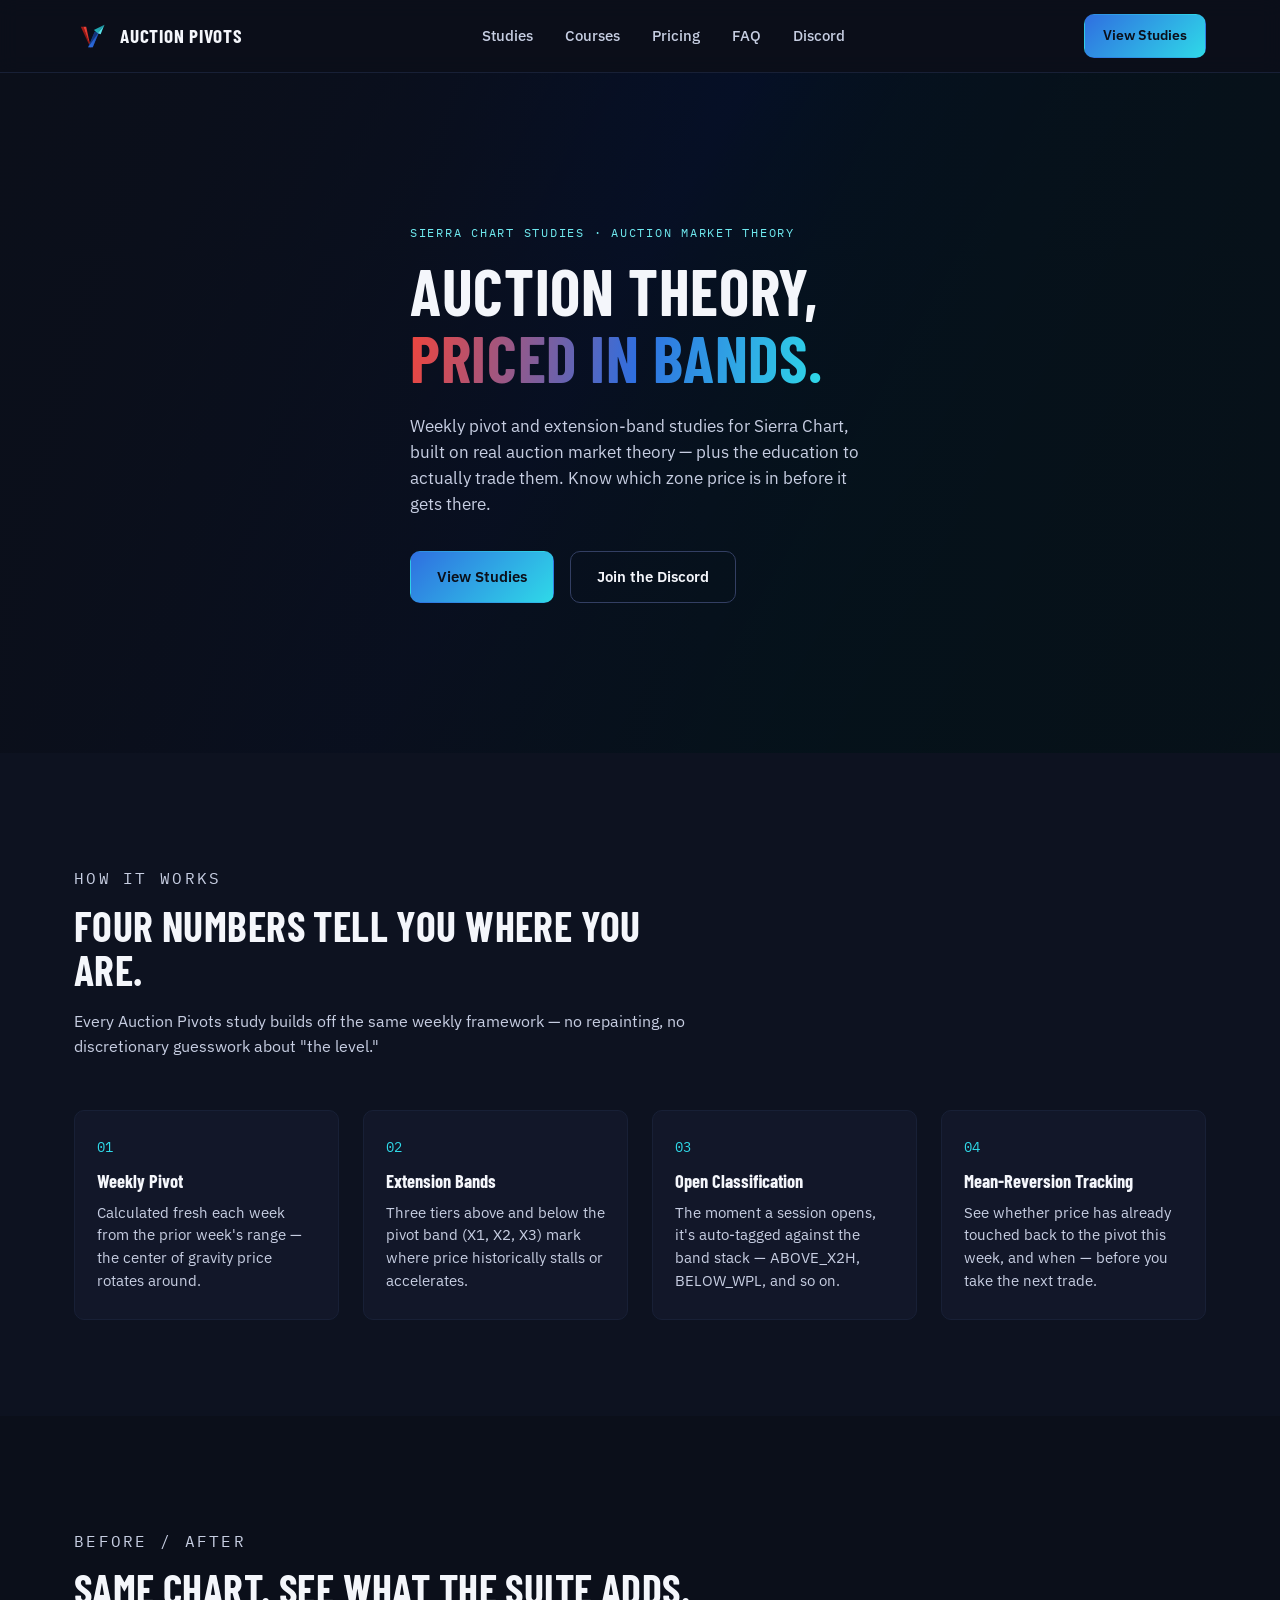
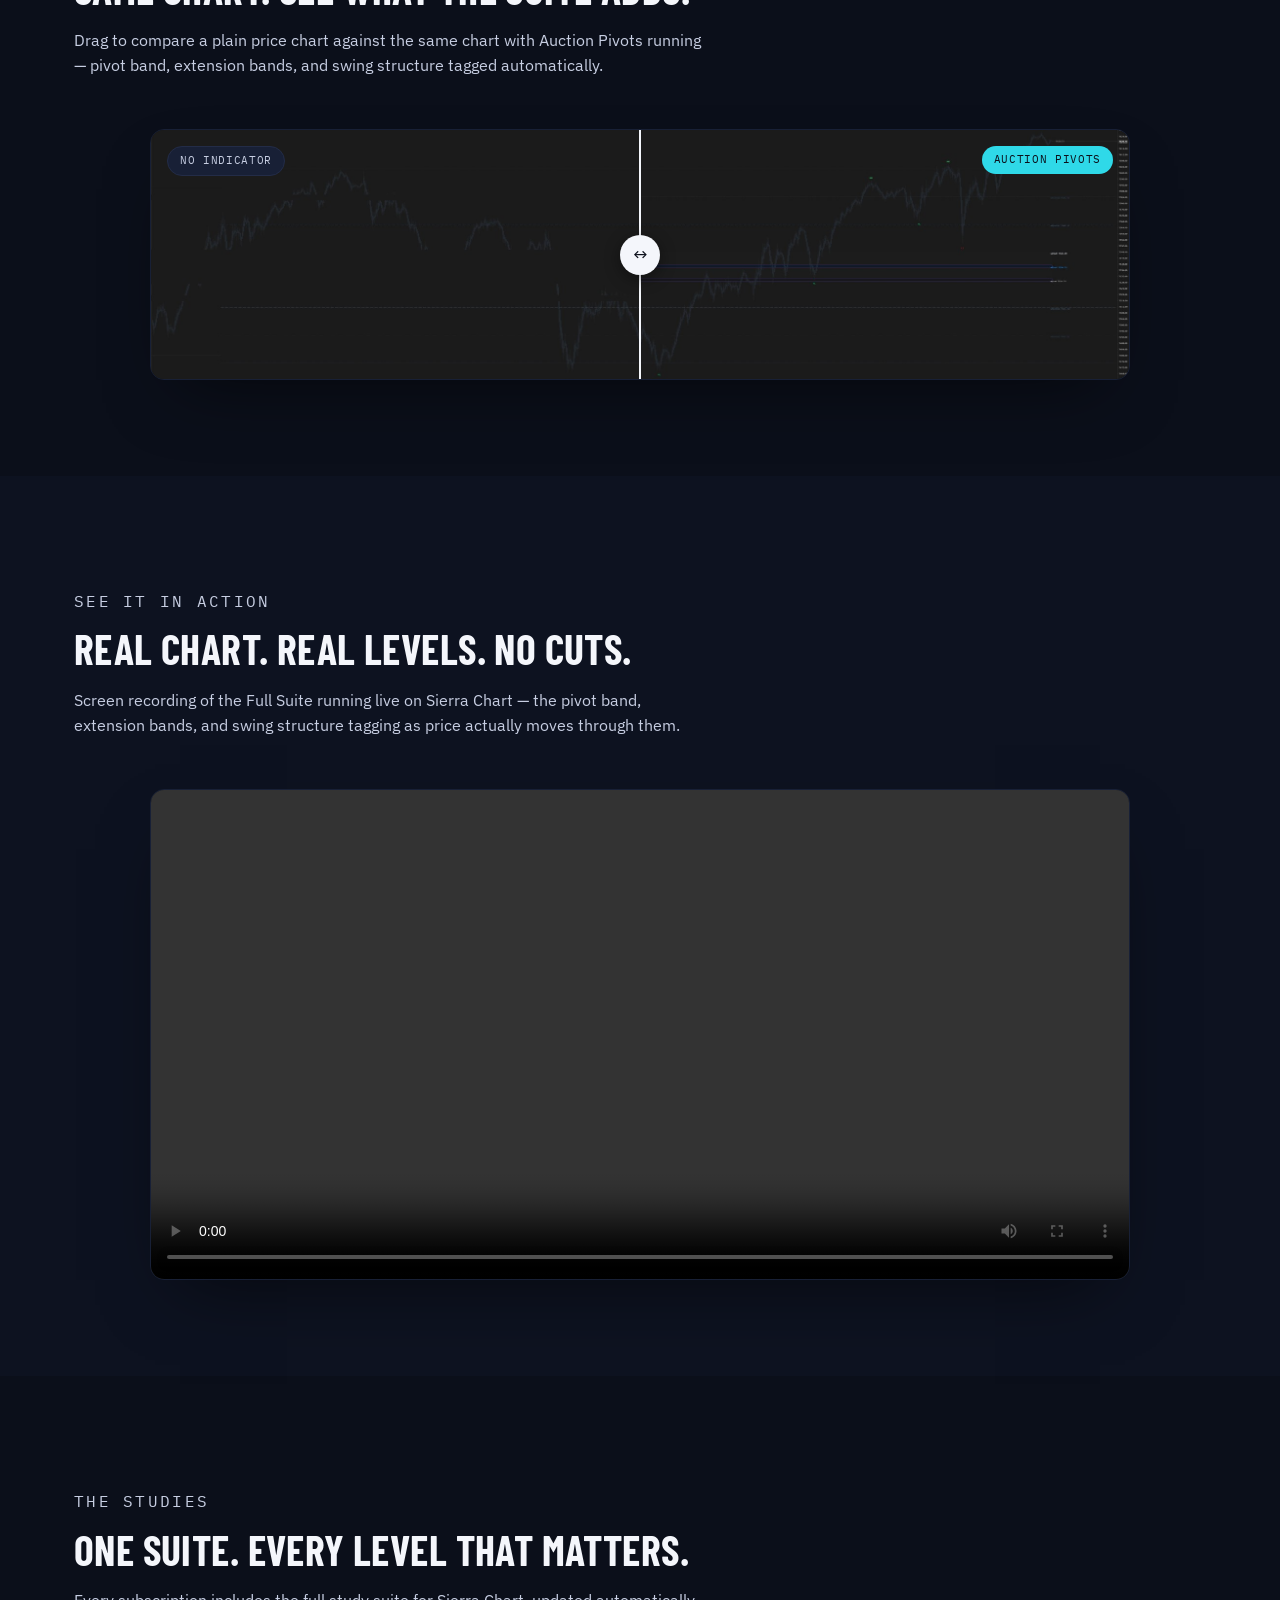
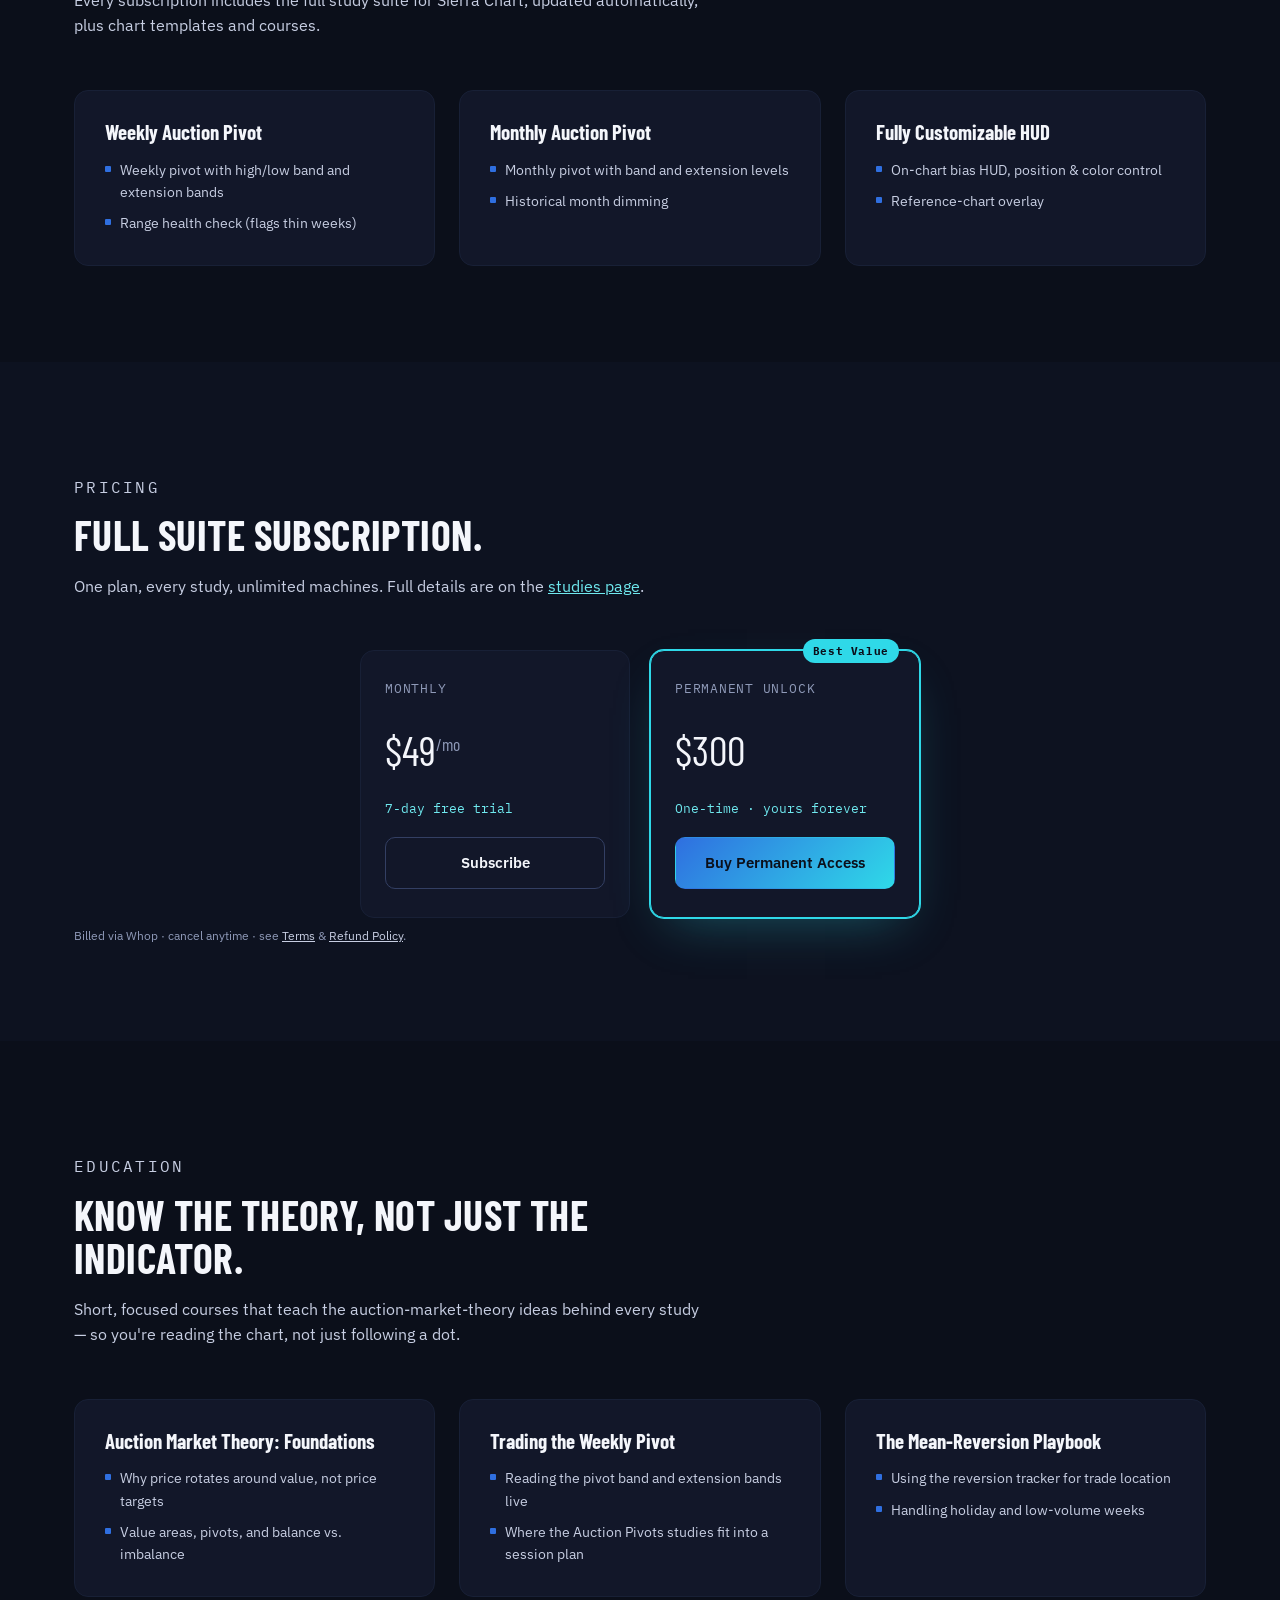
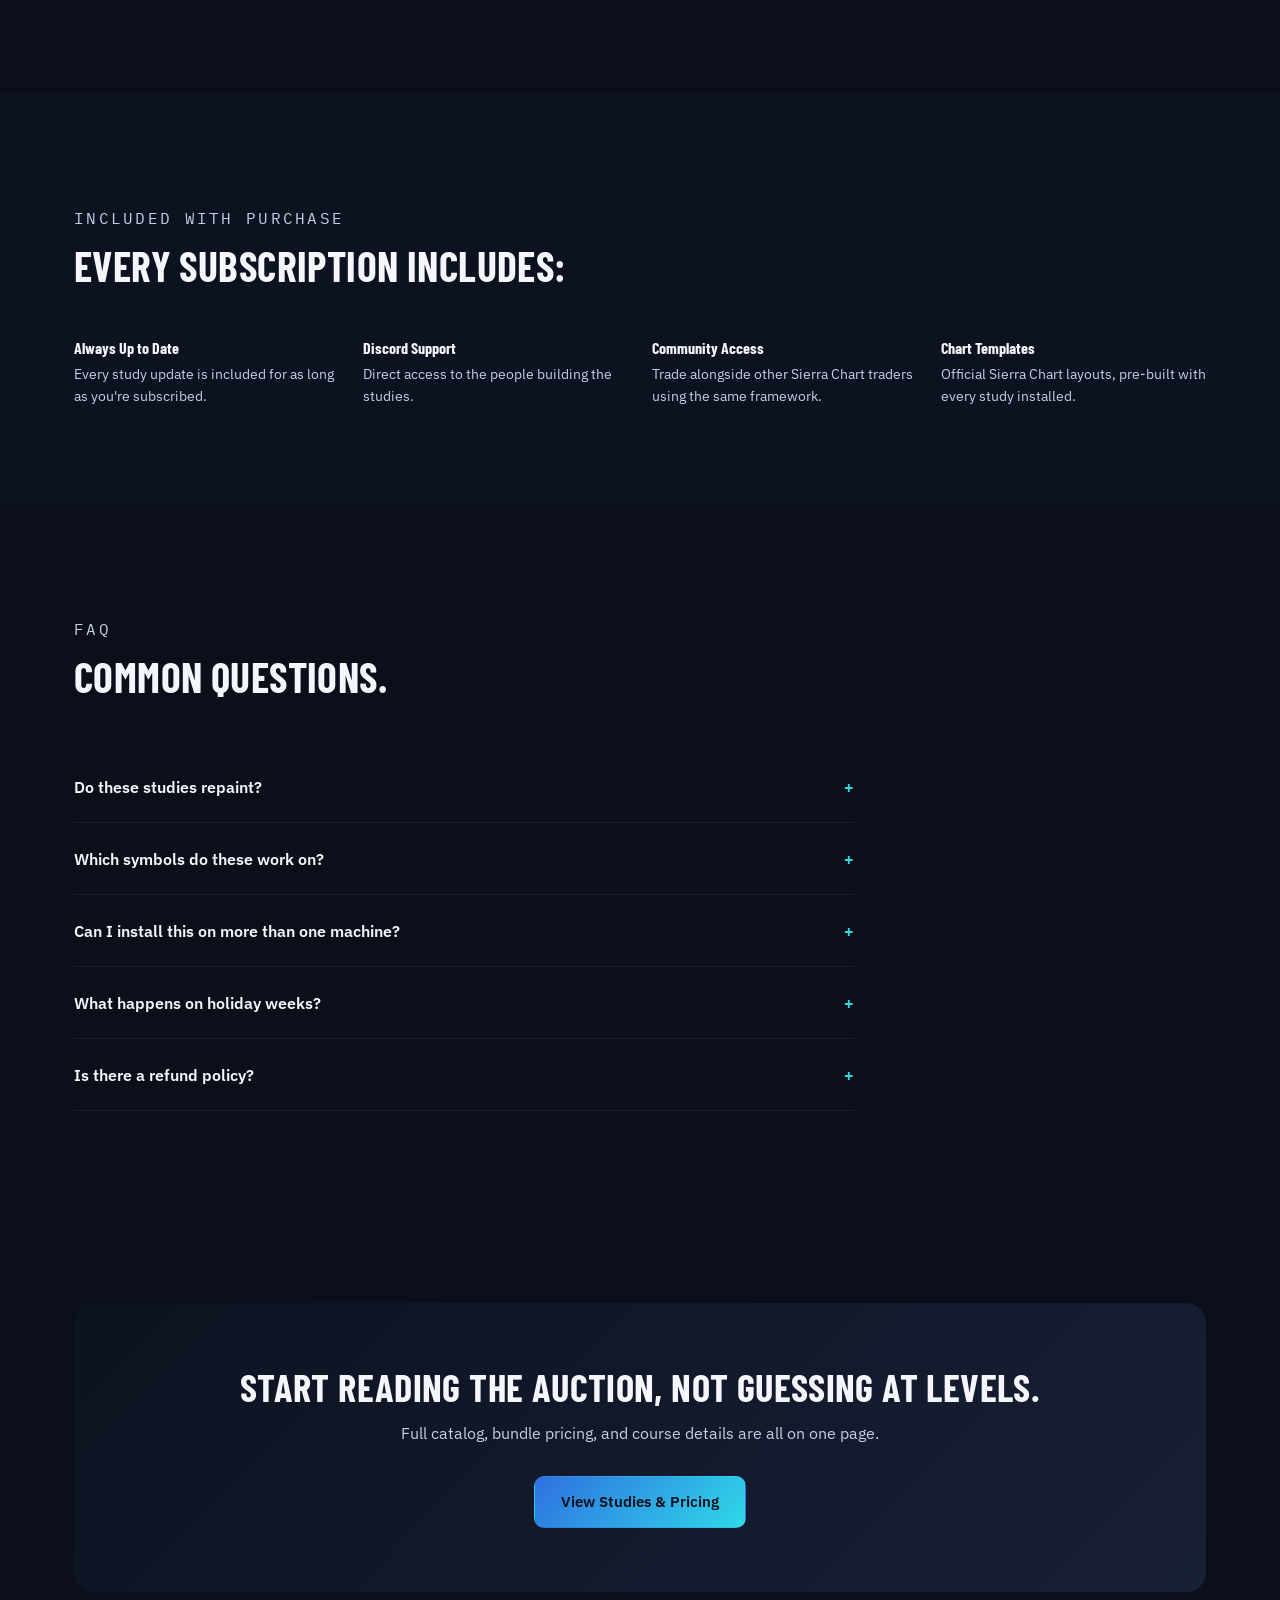
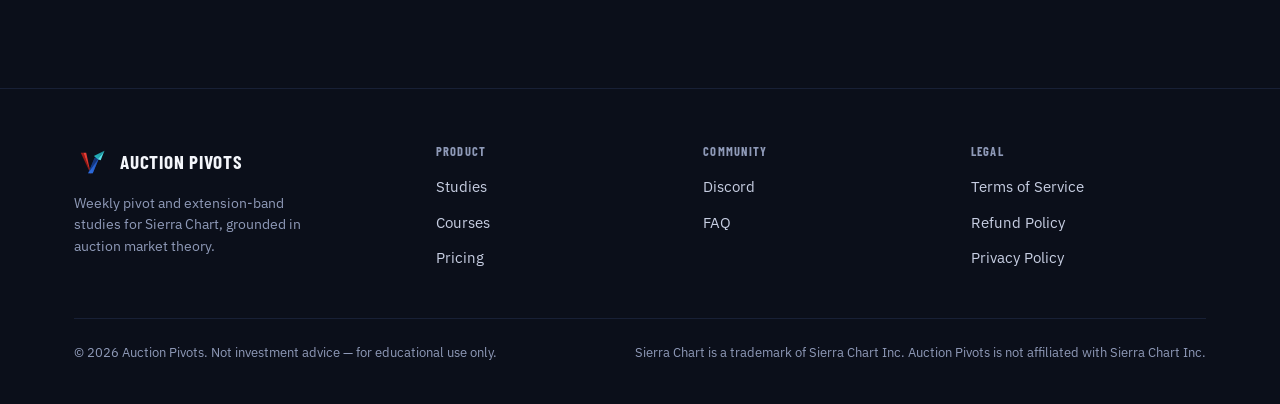
==== commit 4493fec0: "Update feature copy to match current release and refresh install guide Weekly/Monthly are the only s" ====
--- a/index.html
+++ b/index.html
@@ -106,12 +106,12 @@
         aria-label="Drag to compare before and after Auction Pivots" aria-valuemin="0" aria-valuemax="100" aria-valuenow="50">
 
         <div class="compare-layer compare-after">
-          <img src="assets/compare-after.jpg" alt="Sierra Chart with the Auction Pivots study running: pivot band, extension levels, and swing tags overlaid on the price chart.">
+          <img src="assets/compare-after.jpg" draggable="false" alt="Sierra Chart with the Auction Pivots study running: pivot band, extension levels, and swing tags overlaid on the price chart.">
           <span class="compare-tag compare-tag-after">Auction Pivots</span>
         </div>
 
         <div class="compare-layer compare-before" id="compareBefore">
-          <img src="assets/compare-before.jpg" alt="The same Sierra Chart price chart with no indicator running.">
+          <img src="assets/compare-before.jpg" draggable="false" alt="The same Sierra Chart price chart with no indicator running.">
           <span class="compare-tag compare-tag-before">No indicator</span>
         </div>
 
@@ -148,25 +148,24 @@
       </div>
       <div class="card-grid">
         <div class="card">
-          <h3>Weekly Pivot Core</h3>
-          <ul class="card-list">
-            <li>Weekly pivot + high/low band</li>
-            <li>Session Open Classifier</li>
-            <li>Breadth Meter</li>
-          </ul>
-        </div>
-        <div class="card">
-          <h3>Extension Bands</h3>
-          <ul class="card-list">
-            <li>X1 / X2 / X3 Extension Bands (high &amp; low)</li>
-            <li>First-Touch Extension Alerts</li>
-          </ul>
-        </div>
-        <div class="card">
-          <h3>Mean-Reversion Tracking</h3>
-          <ul class="card-list">
-            <li>Mean-Reversion Tracker</li>
-            <li>Holiday-Week Auto-Adjust</li>
+          <h3>Weekly Auction Pivot</h3>
+          <ul class="card-list">
+            <li>Weekly pivot with high/low band and extension bands</li>
+            <li>Range health check (flags thin weeks)</li>
+          </ul>
+        </div>
+        <div class="card">
+          <h3>Monthly Auction Pivot</h3>
+          <ul class="card-list">
+            <li>Monthly pivot with band and extension levels</li>
+            <li>Historical month dimming</li>
+          </ul>
+        </div>
+        <div class="card">
+          <h3>Fully Customizable HUD</h3>
+          <ul class="card-list">
+            <li>On-chart bias HUD, position &amp; color control</li>
+            <li>Reference-chart overlay</li>
           </ul>
         </div>
       </div>
--- a/css/styles.css
+++ b/css/styles.css
@@ -350,7 +350,15 @@
   width: 100%;
   height: 100%;
 }
-.compare-layer svg, .compare-layer img { display: block; width: 100%; height: 100%; object-fit: cover; }
+.compare-layer svg, .compare-layer img {
+  display: block;
+  width: 100%;
+  height: 100%;
+  object-fit: cover;
+  -webkit-user-drag: none;
+  user-select: none;
+  pointer-events: none;
+}
 .compare-before {
   clip-path: inset(0 50% 0 0);
 }
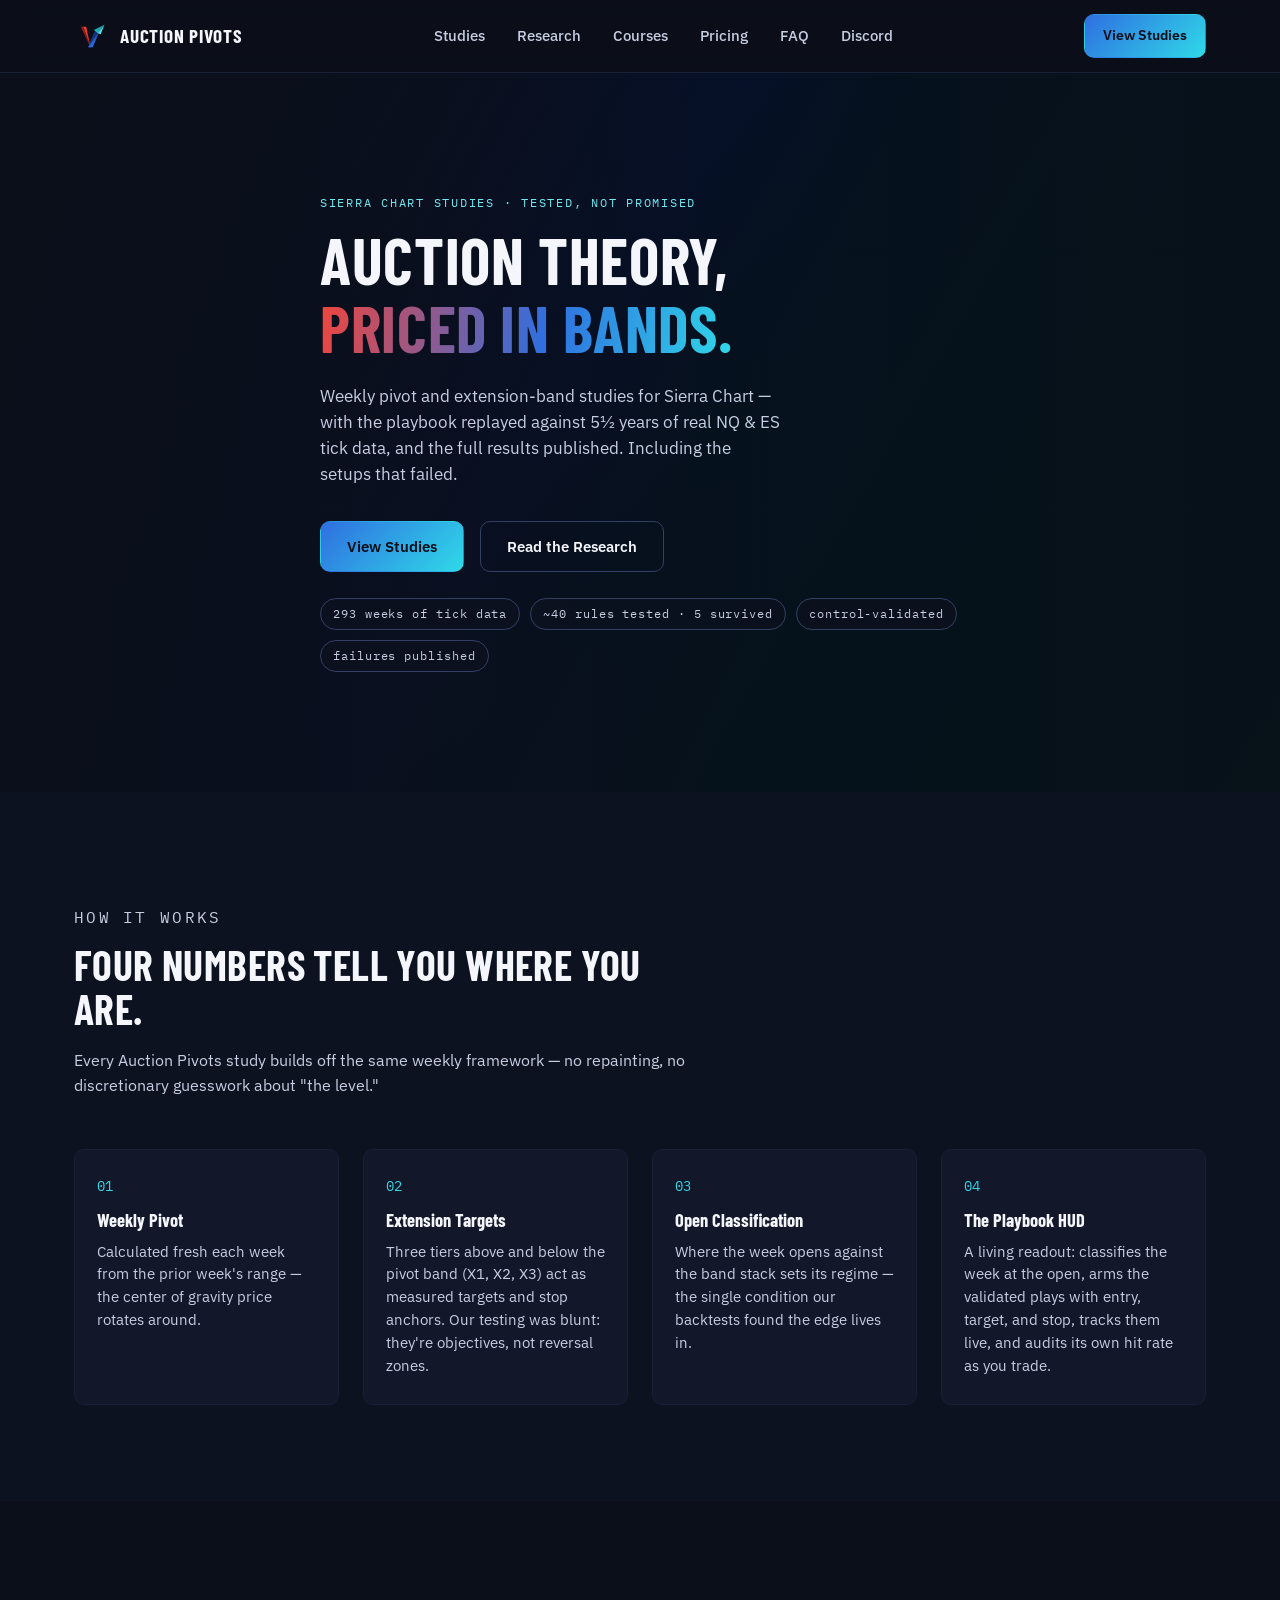
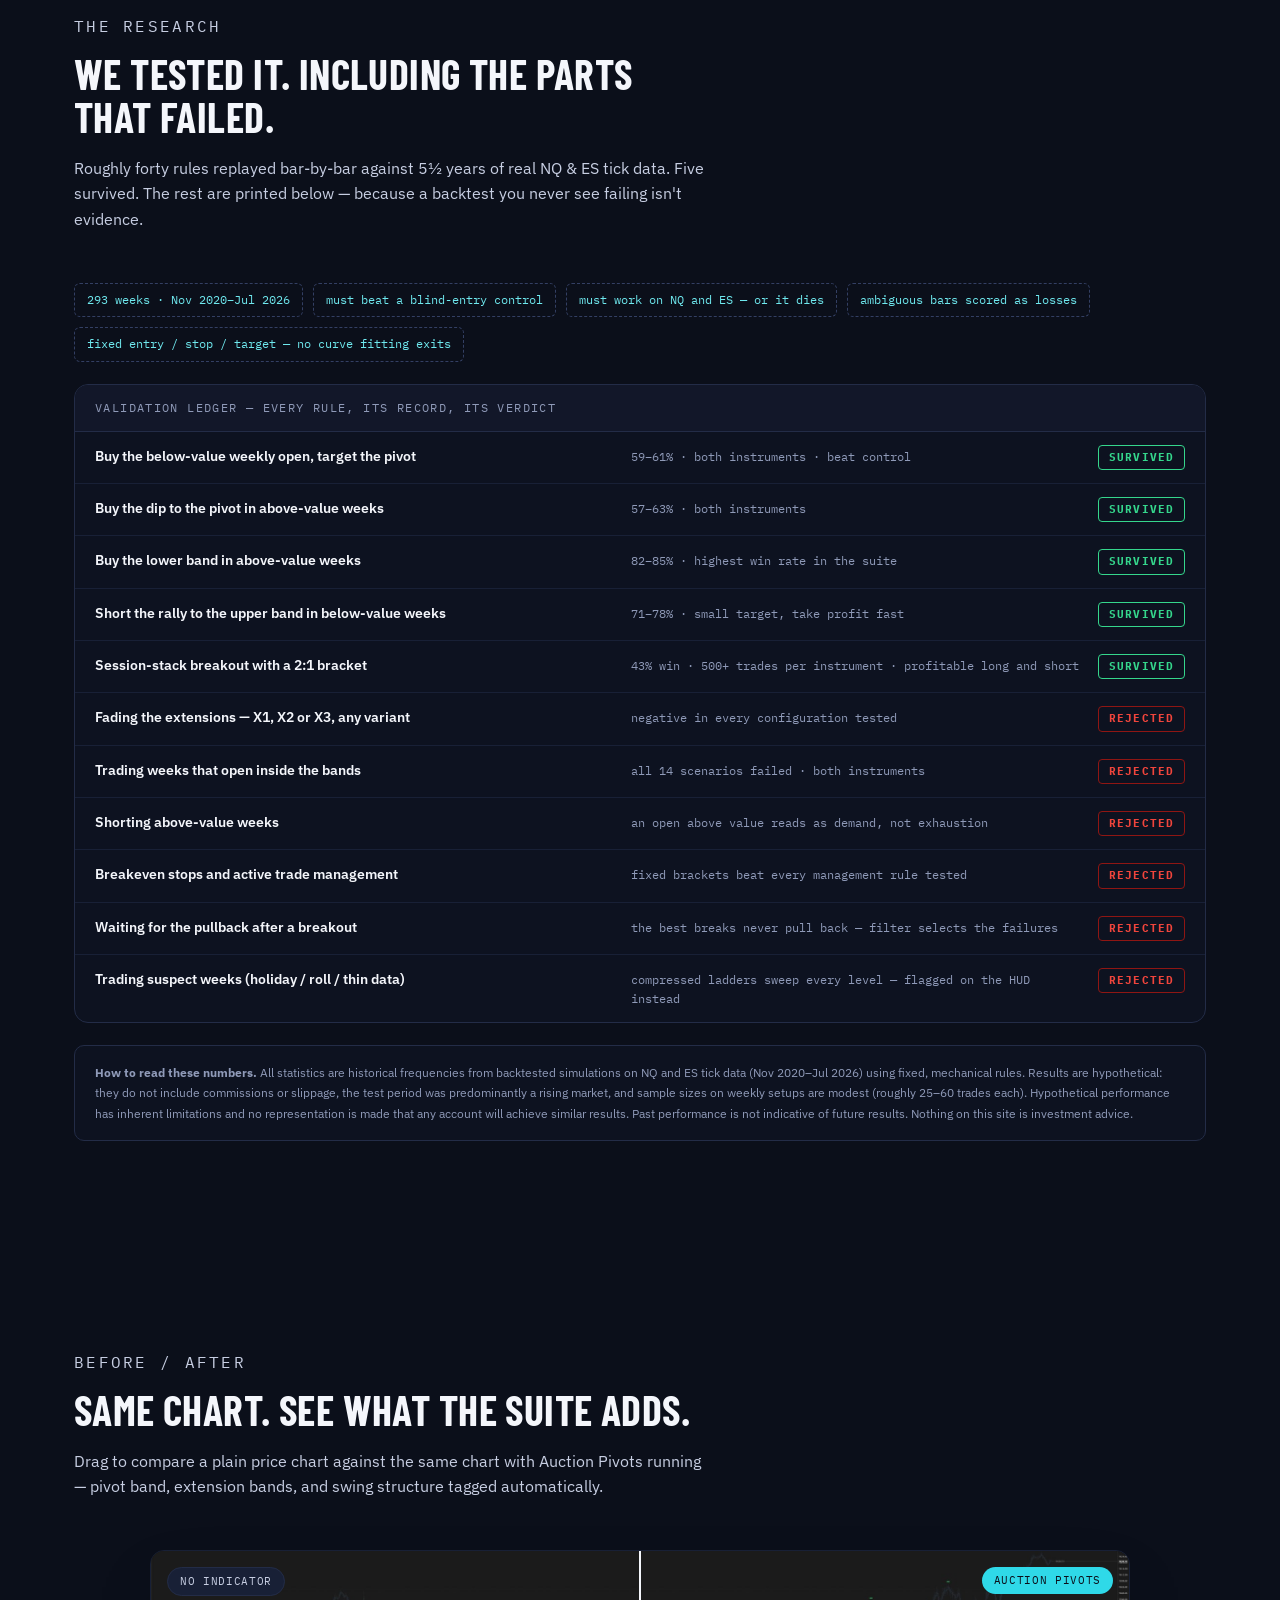
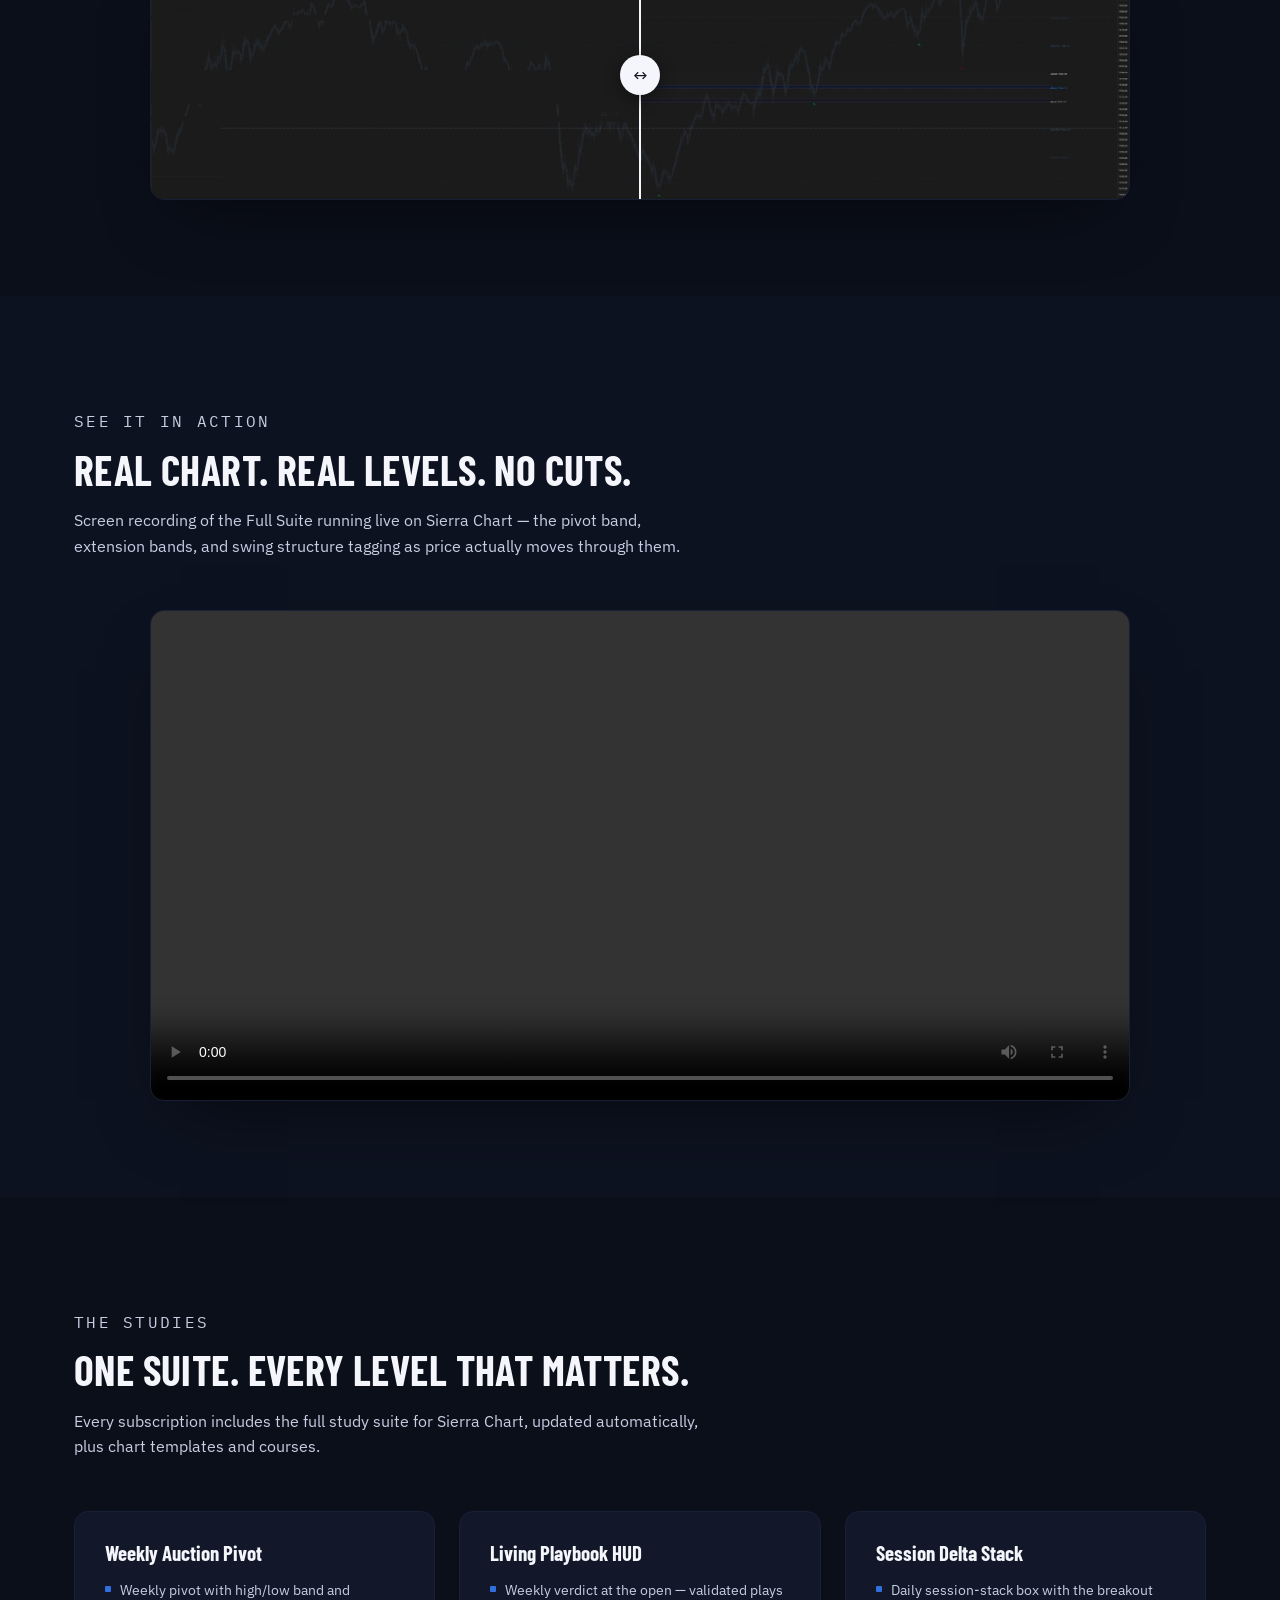
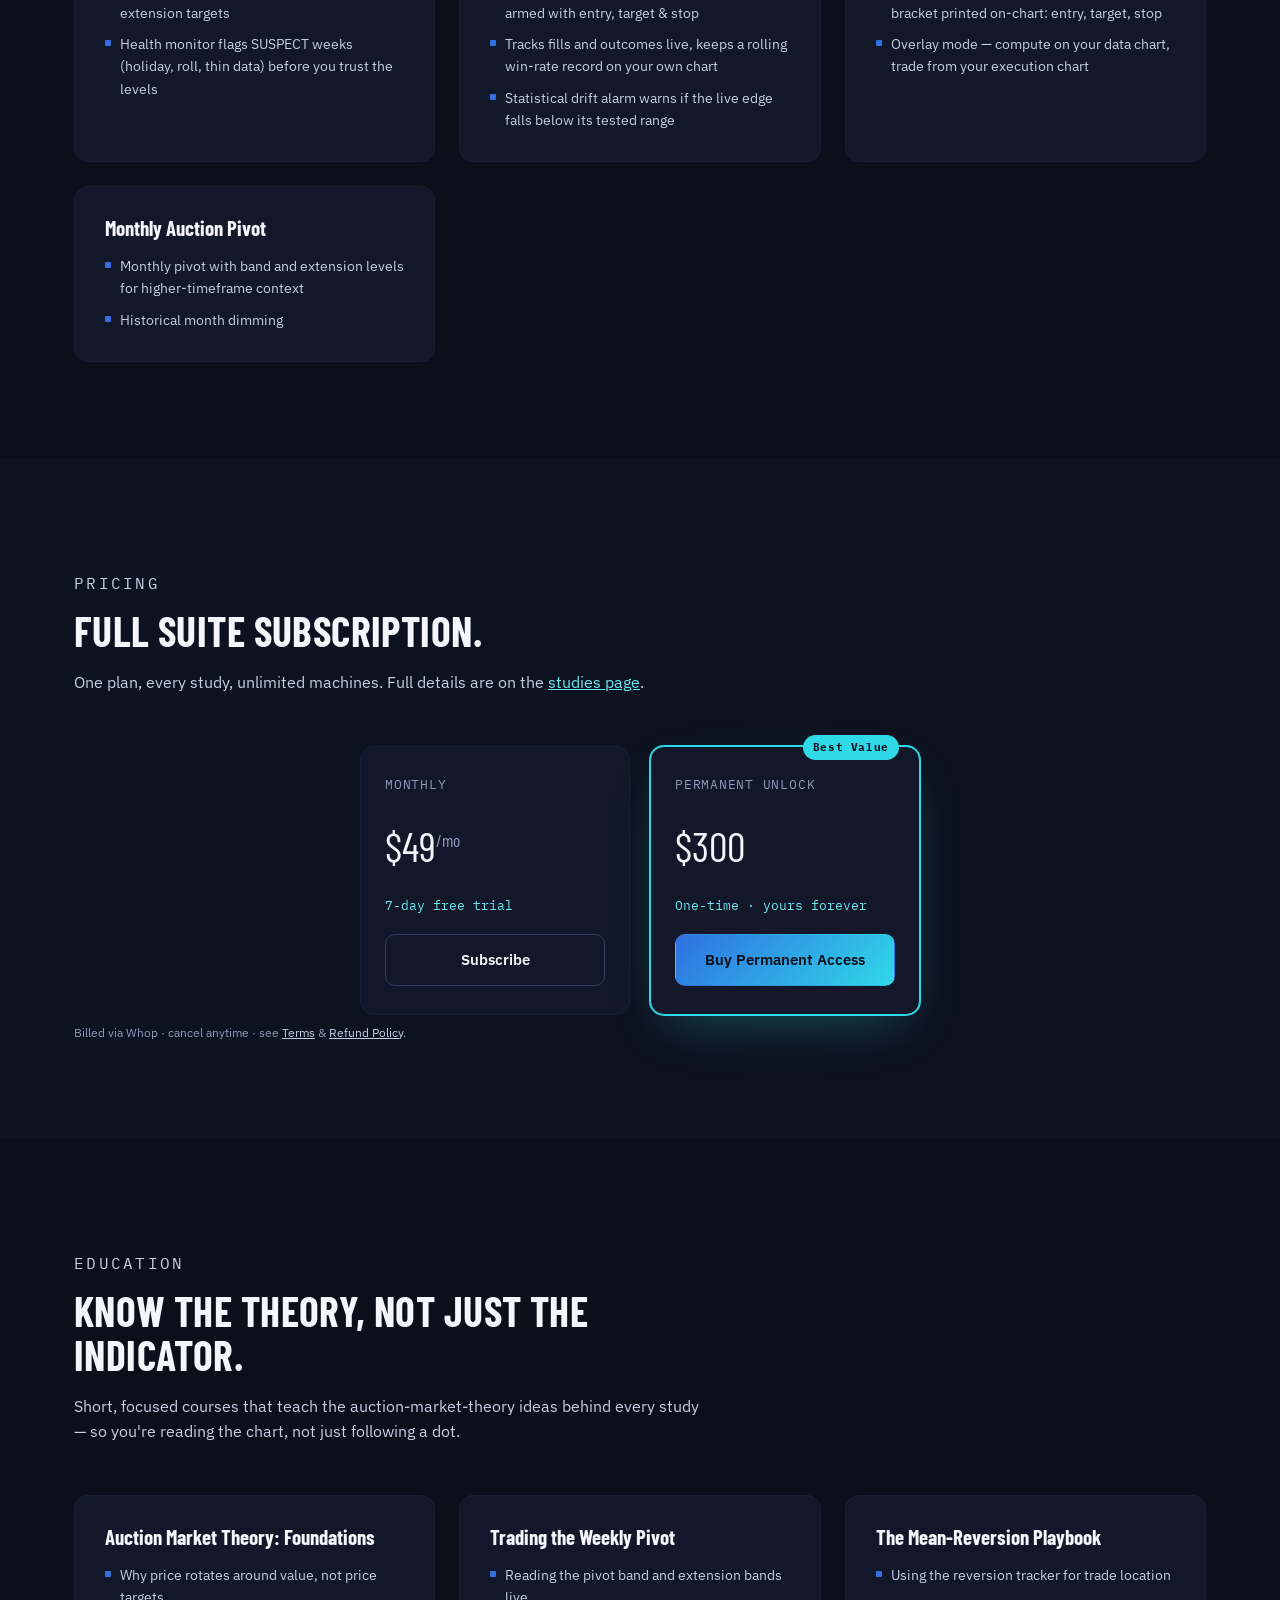
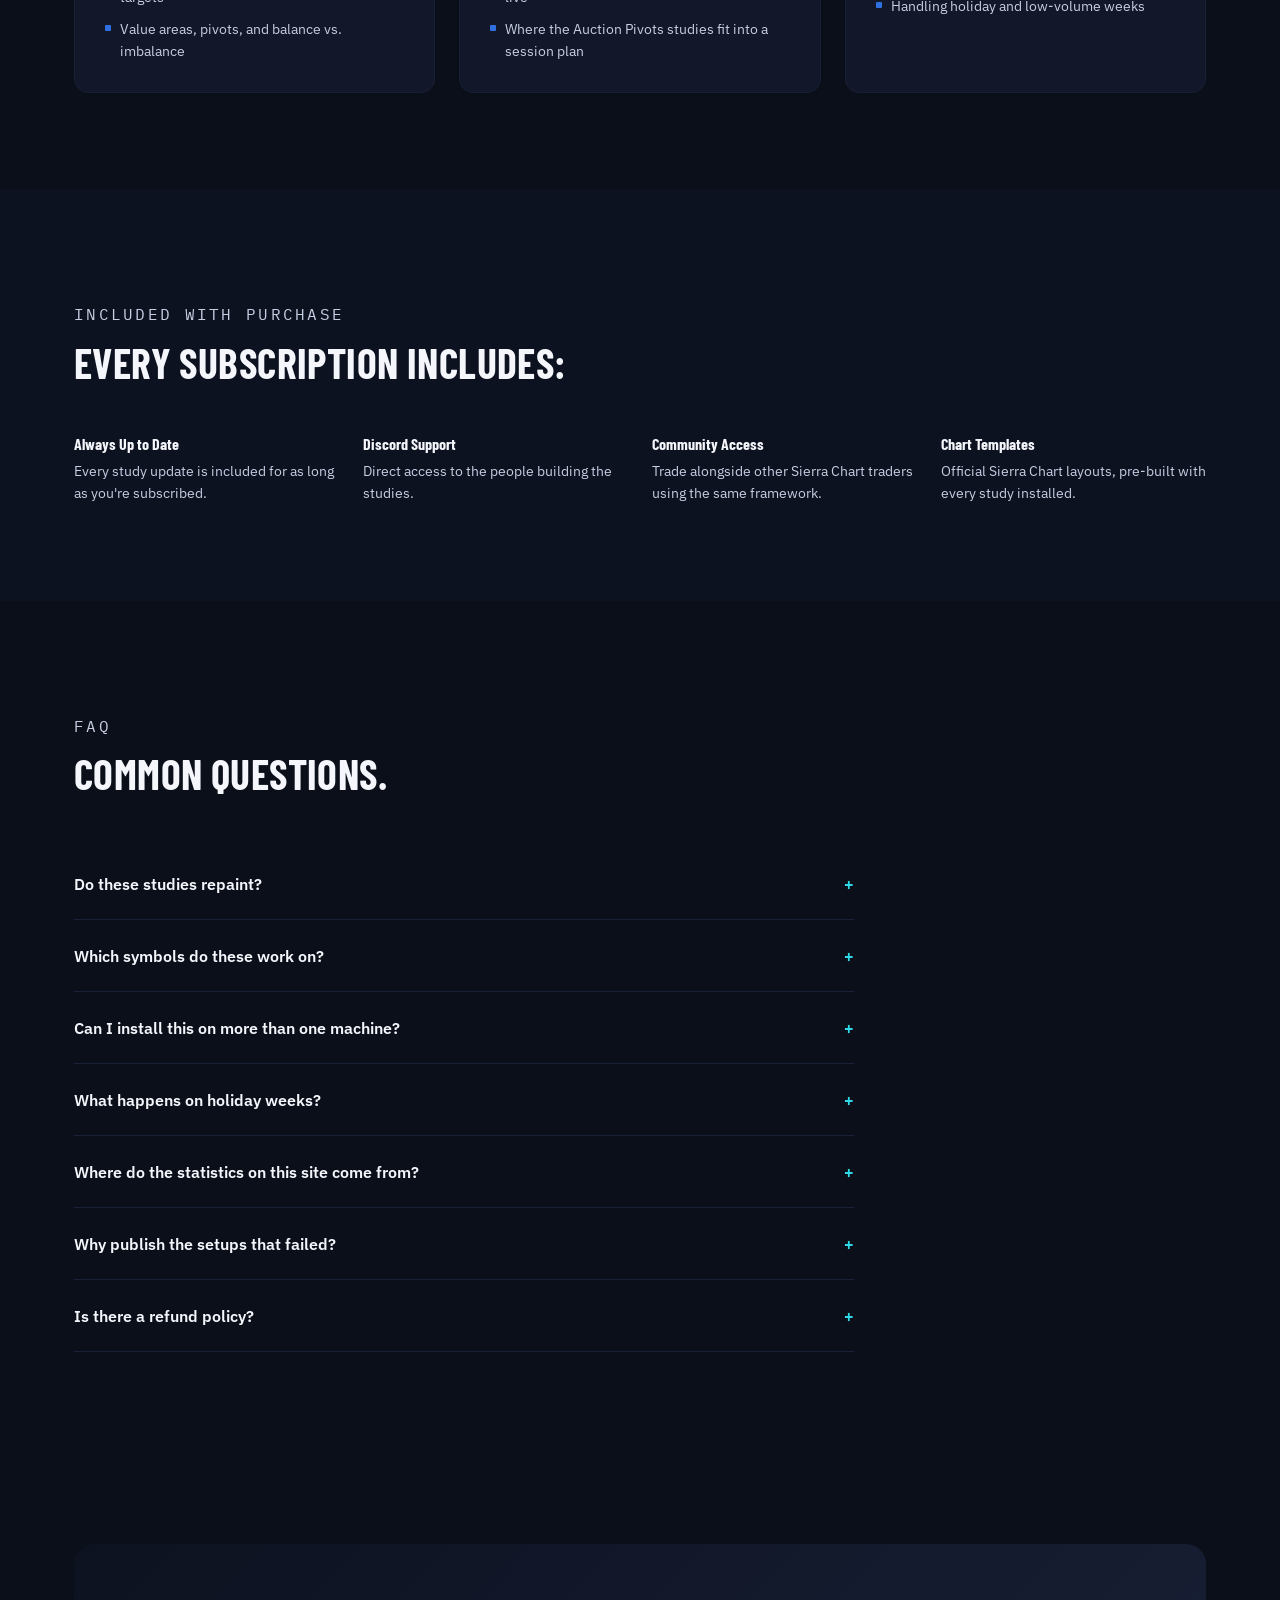
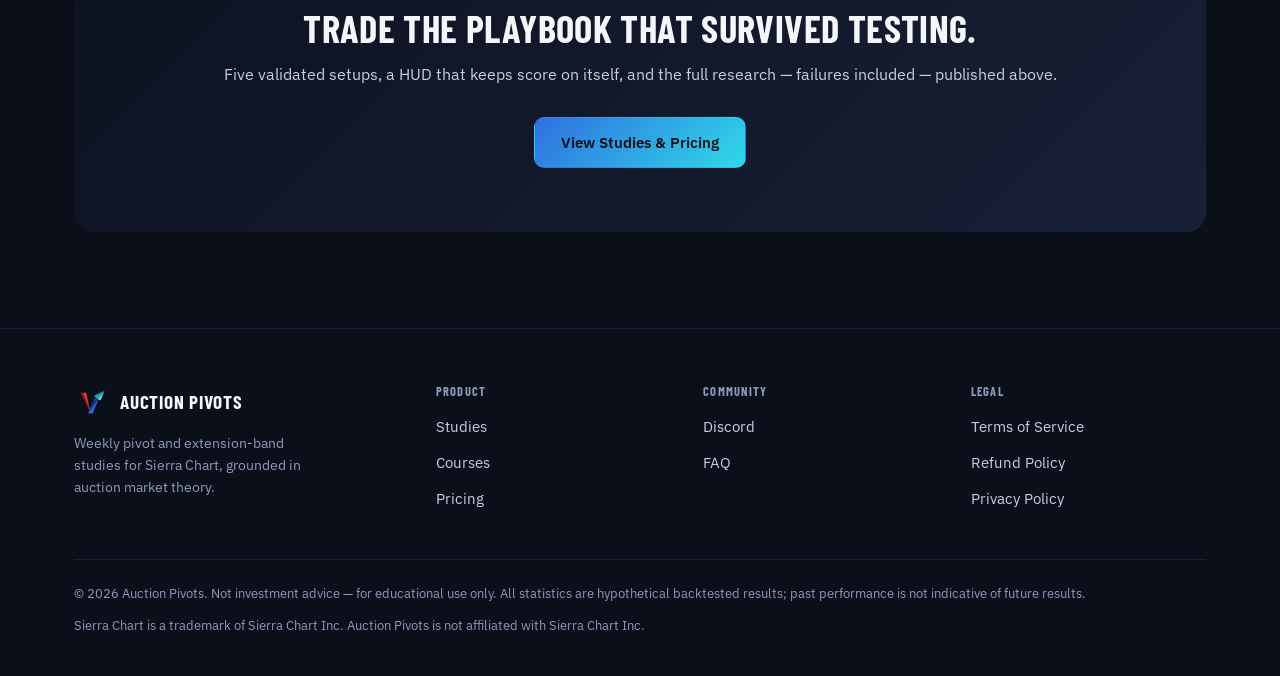
==== commit 3cd23a0c: "Research-forward update: validation ledger, living HUD features, corrected claims - New Research sec" ====
--- a/index.html
+++ b/index.html
@@ -4,7 +4,7 @@
 <meta charset="utf-8">
 <meta name="viewport" content="width=device-width, initial-scale=1">
 <title>Auction Pivots — Weekly Pivot &amp; Extension-Band Studies for Sierra Chart</title>
-<meta name="description" content="Auction Pivots builds weekly pivot and extension-band studies for Sierra Chart, grounded in auction market theory — plus the education to trade them.">
+<meta name="description" content="Weekly pivot and extension-band studies for Sierra Chart — validated on 5+ years of NQ and ES tick data, with the full research published, including what failed.">
 <link rel="icon" href="assets/logo-mark.svg" type="image/svg+xml">
 <link rel="preconnect" href="https://fonts.googleapis.com">
 <link rel="preconnect" href="https://fonts.gstatic.com" crossorigin>
@@ -22,6 +22,7 @@
     <nav>
       <ul class="nav-links">
         <li><a href="products.html">Studies</a></li>
+        <li><a href="#research">Research</a></li>
         <li><a href="products.html#courses">Courses</a></li>
         <li><a href="products.html#pricing">Pricing</a></li>
         <li><a href="#faq">FAQ</a></li>
@@ -49,12 +50,18 @@
 
     <div class="container hero-inner">
       <div class="hero-copy">
-        <p class="eyebrow">Sierra Chart Studies &middot; Auction Market Theory</p>
+        <p class="eyebrow">Sierra Chart Studies &middot; Tested, Not Promised</p>
         <h1>Auction theory,<br><span>priced in bands.</span></h1>
-        <p class="hero-sub">Weekly pivot and extension-band studies for Sierra Chart, built on real auction market theory — plus the education to actually trade them. Know which zone price is in before it gets there.</p>
+        <p class="hero-sub">Weekly pivot and extension-band studies for Sierra Chart — with the playbook replayed against 5&frac12; years of real NQ &amp; ES tick data, and the full results published. Including the setups that failed.</p>
         <div class="hero-actions">
           <a href="products.html" class="btn btn-primary">View Studies</a>
-          <a href="https://discord.gg/maz4EEw6V" target="_blank" rel="noopener" class="btn btn-ghost">Join the Discord</a>
+          <a href="#research" class="btn btn-ghost">Read the Research</a>
+        </div>
+        <div class="hero-badges" aria-label="Research summary">
+          <span class="hero-badge">293 weeks of tick data</span>
+          <span class="hero-badge">~40 rules tested &middot; 5 survived</span>
+          <span class="hero-badge">control-validated</span>
+          <span class="hero-badge">failures published</span>
         </div>
       </div>
     </div>
@@ -76,19 +83,101 @@
         </div>
         <div class="step">
           <div class="step-num">02</div>
-          <h3>Extension Bands</h3>
-          <p>Three tiers above and below the pivot band (X1, X2, X3) mark where price historically stalls or accelerates.</p>
+          <h3>Extension Targets</h3>
+          <p>Three tiers above and below the pivot band (X1, X2, X3) act as measured targets and stop anchors. Our testing was blunt: they're objectives, not reversal zones.</p>
         </div>
         <div class="step">
           <div class="step-num">03</div>
           <h3>Open Classification</h3>
-          <p>The moment a session opens, it's auto-tagged against the band stack — ABOVE_X2H, BELOW_WPL, and so on.</p>
+          <p>Where the week opens against the band stack sets its regime — the single condition our backtests found the edge lives in.</p>
         </div>
         <div class="step">
           <div class="step-num">04</div>
-          <h3>Mean-Reversion Tracking</h3>
-          <p>See whether price has already touched back to the pivot this week, and when — before you take the next trade.</p>
-        </div>
+          <h3>The Playbook HUD</h3>
+          <p>A living readout: classifies the week at the open, arms the validated plays with entry, target, and stop, tracks them live, and audits its own hit rate as you trade.</p>
+        </div>
+      </div>
+    </div>
+  </section>
+
+  <!-- RESEARCH LEDGER -->
+  <section id="research">
+    <div class="container">
+      <div class="section-head">
+        <p class="eyebrow">The Research</p>
+        <h2>We tested it. Including the parts that failed.</h2>
+        <p>Roughly forty rules replayed bar-by-bar against 5&frac12; years of real NQ &amp; ES tick data. Five survived. The rest are printed below — because a backtest you never see failing isn't evidence.</p>
+      </div>
+
+      <div class="method-chips" aria-label="Methodology">
+        <span class="method-chip">293 weeks &middot; Nov 2020&ndash;Jul 2026</span>
+        <span class="method-chip">must beat a blind-entry control</span>
+        <span class="method-chip">must work on NQ and ES — or it dies</span>
+        <span class="method-chip">ambiguous bars scored as losses</span>
+        <span class="method-chip">fixed entry / stop / target — no curve fitting exits</span>
+      </div>
+
+      <div class="ledger">
+        <div class="ledger-head">Validation ledger — every rule, its record, its verdict</div>
+        <div class="ledger-row">
+          <span class="ledger-rule">Buy the below-value weekly open, target the pivot</span>
+          <span class="ledger-note">59&ndash;61% &middot; both instruments &middot; beat control</span>
+          <span class="stamp stamp-live">SURVIVED</span>
+        </div>
+        <div class="ledger-row">
+          <span class="ledger-rule">Buy the dip to the pivot in above-value weeks</span>
+          <span class="ledger-note">57&ndash;63% &middot; both instruments</span>
+          <span class="stamp stamp-live">SURVIVED</span>
+        </div>
+        <div class="ledger-row">
+          <span class="ledger-rule">Buy the lower band in above-value weeks</span>
+          <span class="ledger-note">82&ndash;85% &middot; highest win rate in the suite</span>
+          <span class="stamp stamp-live">SURVIVED</span>
+        </div>
+        <div class="ledger-row">
+          <span class="ledger-rule">Short the rally to the upper band in below-value weeks</span>
+          <span class="ledger-note">71&ndash;78% &middot; small target, take profit fast</span>
+          <span class="stamp stamp-live">SURVIVED</span>
+        </div>
+        <div class="ledger-row">
+          <span class="ledger-rule">Session-stack breakout with a 2:1 bracket</span>
+          <span class="ledger-note">43% win &middot; 500+ trades per instrument &middot; profitable long and short</span>
+          <span class="stamp stamp-live">SURVIVED</span>
+        </div>
+        <div class="ledger-row">
+          <span class="ledger-rule">Fading the extensions — X1, X2 or X3, any variant</span>
+          <span class="ledger-note">negative in every configuration tested</span>
+          <span class="stamp stamp-dead">REJECTED</span>
+        </div>
+        <div class="ledger-row">
+          <span class="ledger-rule">Trading weeks that open inside the bands</span>
+          <span class="ledger-note">all 14 scenarios failed &middot; both instruments</span>
+          <span class="stamp stamp-dead">REJECTED</span>
+        </div>
+        <div class="ledger-row">
+          <span class="ledger-rule">Shorting above-value weeks</span>
+          <span class="ledger-note">an open above value reads as demand, not exhaustion</span>
+          <span class="stamp stamp-dead">REJECTED</span>
+        </div>
+        <div class="ledger-row">
+          <span class="ledger-rule">Breakeven stops and active trade management</span>
+          <span class="ledger-note">fixed brackets beat every management rule tested</span>
+          <span class="stamp stamp-dead">REJECTED</span>
+        </div>
+        <div class="ledger-row">
+          <span class="ledger-rule">Waiting for the pullback after a breakout</span>
+          <span class="ledger-note">the best breaks never pull back — filter selects the failures</span>
+          <span class="stamp stamp-dead">REJECTED</span>
+        </div>
+        <div class="ledger-row">
+          <span class="ledger-rule">Trading suspect weeks (holiday / roll / thin data)</span>
+          <span class="ledger-note">compressed ladders sweep every level &mdash; flagged on the HUD instead</span>
+          <span class="stamp stamp-dead">REJECTED</span>
+        </div>
+      </div>
+
+      <div class="disclaimer-box">
+        <strong>How to read these numbers.</strong> All statistics are historical frequencies from backtested simulations on NQ and ES tick data (Nov&nbsp;2020&ndash;Jul&nbsp;2026) using fixed, mechanical rules. Results are hypothetical: they do not include commissions or slippage, the test period was predominantly a rising market, and sample sizes on weekly setups are modest (roughly 25&ndash;60 trades each). Hypothetical performance has inherent limitations and no representation is made that any account will achieve similar results. Past performance is not indicative of future results. Nothing on this site is investment advice.
       </div>
     </div>
   </section>
@@ -150,22 +239,30 @@
         <div class="card">
           <h3>Weekly Auction Pivot</h3>
           <ul class="card-list">
-            <li>Weekly pivot with high/low band and extension bands</li>
-            <li>Range health check (flags thin weeks)</li>
+            <li>Weekly pivot with high/low band and extension targets</li>
+            <li>Health monitor flags SUSPECT weeks (holiday, roll, thin data) before you trust the levels</li>
+          </ul>
+        </div>
+        <div class="card">
+          <h3>Living Playbook HUD</h3>
+          <ul class="card-list">
+            <li>Weekly verdict at the open — validated plays armed with entry, target &amp; stop</li>
+            <li>Tracks fills and outcomes live, keeps a rolling win-rate record on your own chart</li>
+            <li>Statistical drift alarm warns if the live edge falls below its tested range</li>
+          </ul>
+        </div>
+        <div class="card">
+          <h3>Session Delta Stack</h3>
+          <ul class="card-list">
+            <li>Daily session-stack box with the breakout bracket printed on-chart: entry, target, stop</li>
+            <li>Overlay mode — compute on your data chart, trade from your execution chart</li>
           </ul>
         </div>
         <div class="card">
           <h3>Monthly Auction Pivot</h3>
           <ul class="card-list">
-            <li>Monthly pivot with band and extension levels</li>
+            <li>Monthly pivot with band and extension levels for higher-timeframe context</li>
             <li>Historical month dimming</li>
-          </ul>
-        </div>
-        <div class="card">
-          <h3>Fully Customizable HUD</h3>
-          <ul class="card-list">
-            <li>On-chart bias HUD, position &amp; color control</li>
-            <li>Reference-chart overlay</li>
           </ul>
         </div>
       </div>
@@ -283,7 +380,15 @@
         </div>
         <div class="faq-item" data-open="false">
           <button class="faq-q" aria-expanded="false">What happens on holiday weeks? <span class="icon">+</span></button>
-          <div class="faq-a"><div class="faq-a-inner">The Full Suite auto-detects short/holiday weeks and adjusts the pivot calculation so a shortened week doesn't distort the bands.</div></div>
+          <div class="faq-a"><div class="faq-a-inner">The health monitor flags them. Holiday and contract-roll weeks produce compressed, unreliable levels — our testing showed those ladders get swept nearly 100% of the time regardless of direction. Rather than silently adjusting, the HUD marks the week SUSPECT in red so you know the levels are reference-only before you trade them.</div></div>
+        </div>
+        <div class="faq-item" data-open="false">
+          <button class="faq-q" aria-expanded="false">Where do the statistics on this site come from? <span class="icon">+</span></button>
+          <div class="faq-a"><div class="faq-a-inner">Every number comes from replaying fixed, mechanical rules bar-by-bar against 293 weeks of real NQ and ES tick data (Nov 2020&ndash;Jul 2026). Rules had to beat a blind-entry control and work on both instruments to survive, and ambiguous bars were scored as losses. They are historical frequencies from a specific period — not predictions and not guarantees. Full methodology and limitations are in the Research section.</div></div>
+        </div>
+        <div class="faq-item" data-open="false">
+          <button class="faq-q" aria-expanded="false">Why publish the setups that failed? <span class="icon">+</span></button>
+          <div class="faq-a"><div class="faq-a-inner">Because survivors only mean something next to the graveyard. Anyone can show five setups that backtested well; showing the thirty-five that didn't is what makes the five credible — and it stops you from trading the ideas the data already rejected.</div></div>
         </div>
         <div class="faq-item" data-open="false">
           <button class="faq-q" aria-expanded="false">Is there a refund policy? <span class="icon">+</span></button>
@@ -297,8 +402,8 @@
   <section>
     <div class="container">
       <div class="cta-band">
-        <h2>Start reading the auction, not guessing at levels.</h2>
-        <p>Full catalog, bundle pricing, and course details are all on one page.</p>
+        <h2>Trade the playbook that survived testing.</h2>
+        <p>Five validated setups, a HUD that keeps score on itself, and the full research — failures included — published above.</p>
         <div class="hero-actions">
           <a href="products.html" class="btn btn-primary">View Studies &amp; Pricing</a>
         </div>
@@ -343,7 +448,7 @@
       </div>
     </div>
     <div class="footer-bottom">
-      <span>&copy; 2026 Auction Pivots. Not investment advice — for educational use only.</span>
+      <span>&copy; 2026 Auction Pivots. Not investment advice — for educational use only. All statistics are hypothetical backtested results; past performance is not indicative of future results.</span>
       <span>Sierra Chart is a trademark of Sierra Chart Inc. Auction Pivots is not affiliated with Sierra Chart Inc.</span>
     </div>
   </div>
--- a/css/styles.css
+++ b/css/styles.css
@@ -703,3 +703,53 @@
   font-size: 0.78rem;
   color: var(--paper-500);
 }
+
+
+/* ============================================================
+   Research ledger (2026-07 update)
+   ============================================================ */
+.hero-badges { display:flex; flex-wrap:wrap; gap:10px; margin-top:26px; }
+.hero-badge {
+  font-family: var(--font-mono); font-size:.72rem; letter-spacing:.08em;
+  color: var(--paper-300); border:1px solid var(--navy-600);
+  padding:6px 12px; border-radius:100px; background:rgba(13,18,32,.65);
+}
+.method-chips { display:flex; flex-wrap:wrap; gap:10px; margin:0 0 22px; }
+.method-chip {
+  font-family: var(--font-mono); font-size:.74rem; color:var(--cyan-300);
+  border:1px dashed var(--navy-600); padding:7px 12px; border-radius:6px;
+}
+.ledger {
+  border:1px solid var(--navy-700); border-radius:14px; overflow:hidden;
+  background: var(--navy-900);
+}
+.ledger-head {
+  padding:14px 20px; background:var(--navy-850);
+  border-bottom:1px solid var(--navy-700);
+  font-family:var(--font-mono); font-size:.72rem; letter-spacing:.12em;
+  text-transform:uppercase; color:var(--paper-500);
+}
+.ledger-row {
+  display:grid; grid-template-columns:minmax(0,1.15fr) minmax(0,1fr) auto;
+  gap:14px; align-items:baseline; padding:13px 20px;
+  border-bottom:1px solid var(--navy-800); font-size:.9rem;
+}
+.ledger-row:last-child { border-bottom:none; }
+.ledger-rule { color:var(--paper-100); font-weight:600; }
+.ledger-note { font-family:var(--font-mono); font-size:.78rem; color:var(--paper-500); }
+.stamp {
+  font-family:var(--font-mono); font-size:.7rem; font-weight:700;
+  letter-spacing:.1em; padding:3px 10px; border-radius:4px; white-space:nowrap;
+  justify-self:end;
+}
+.stamp-live { color:var(--green-400); border:1px solid var(--green-400); }
+.stamp-dead { color:var(--red-400); border:1px solid var(--red-700); }
+.disclaimer-box {
+  margin-top:22px; padding:16px 20px; border:1px solid var(--navy-700);
+  border-radius:10px; background:var(--navy-900);
+  font-size:.78rem; color:var(--paper-500); line-height:1.65;
+}
+@media (max-width:680px){
+  .ledger-row { grid-template-columns:1fr auto; }
+  .ledger-note { grid-column:1 / -1; }
+}
